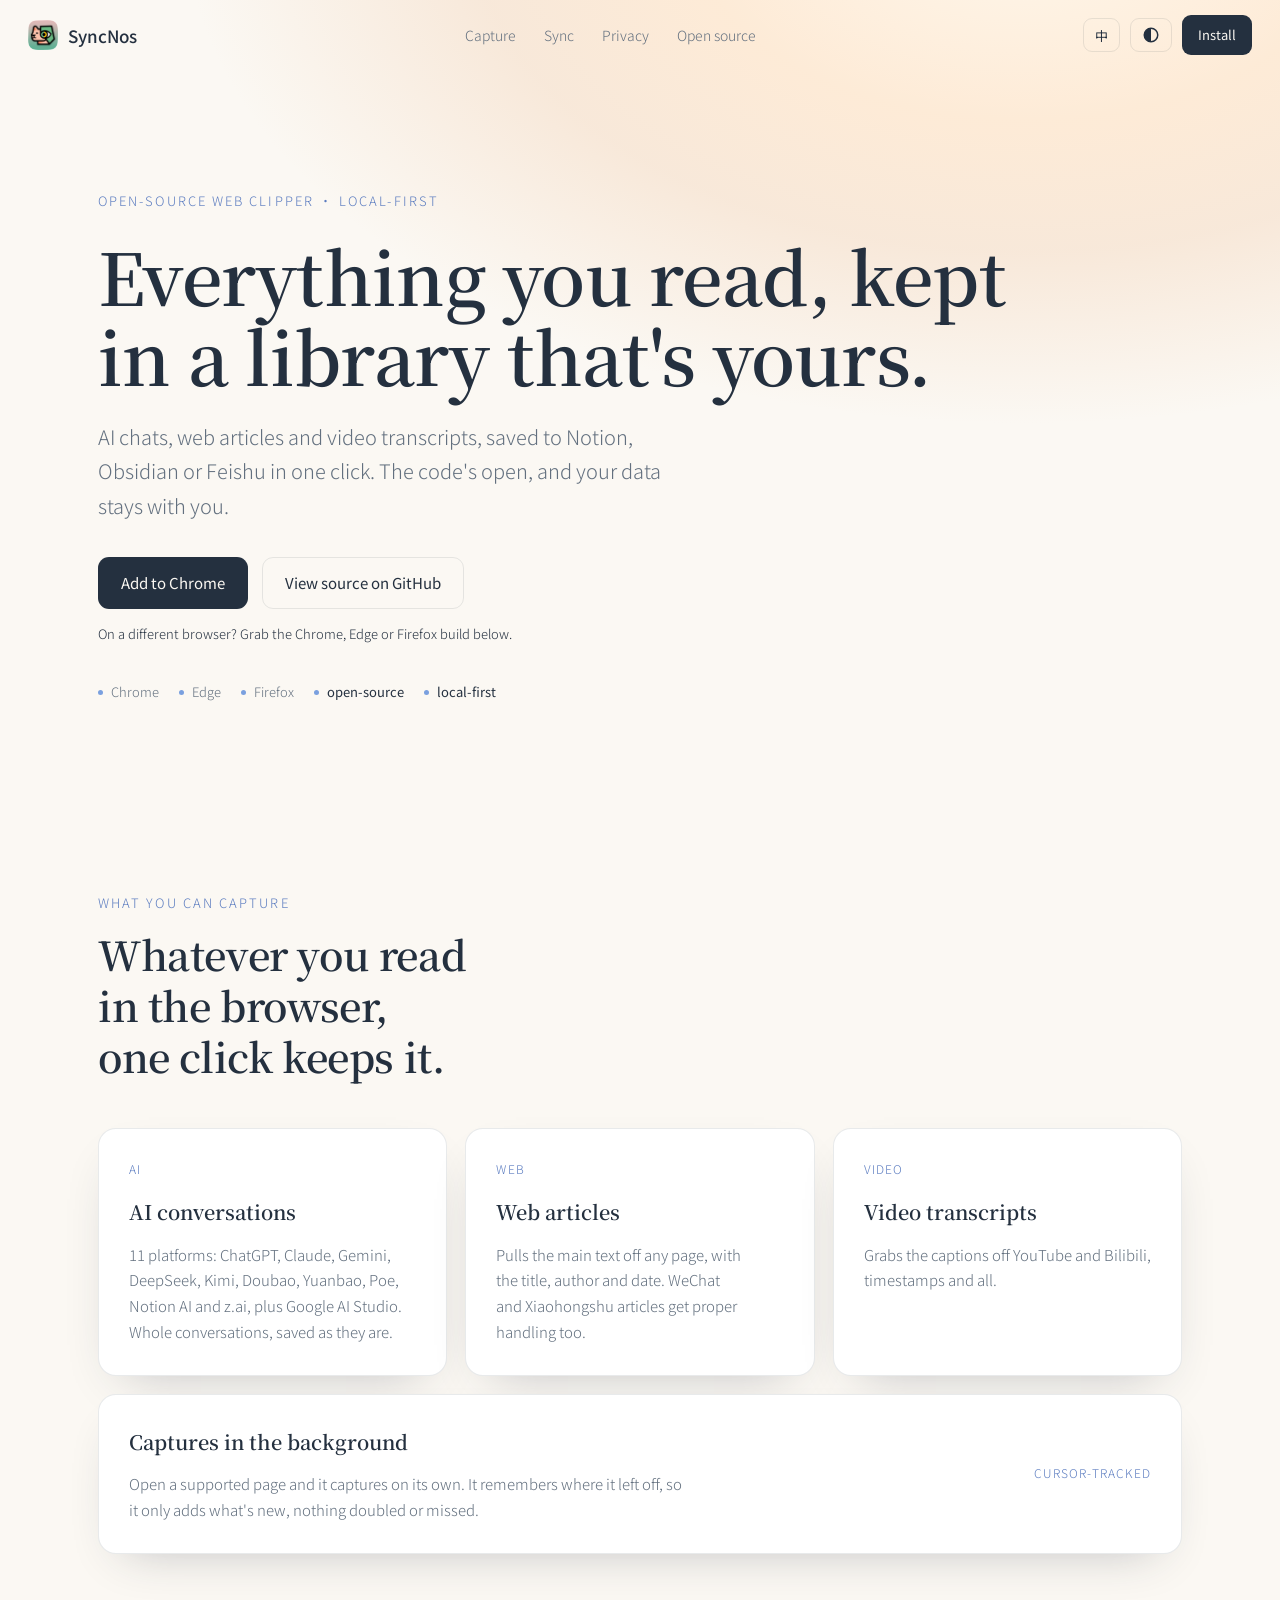
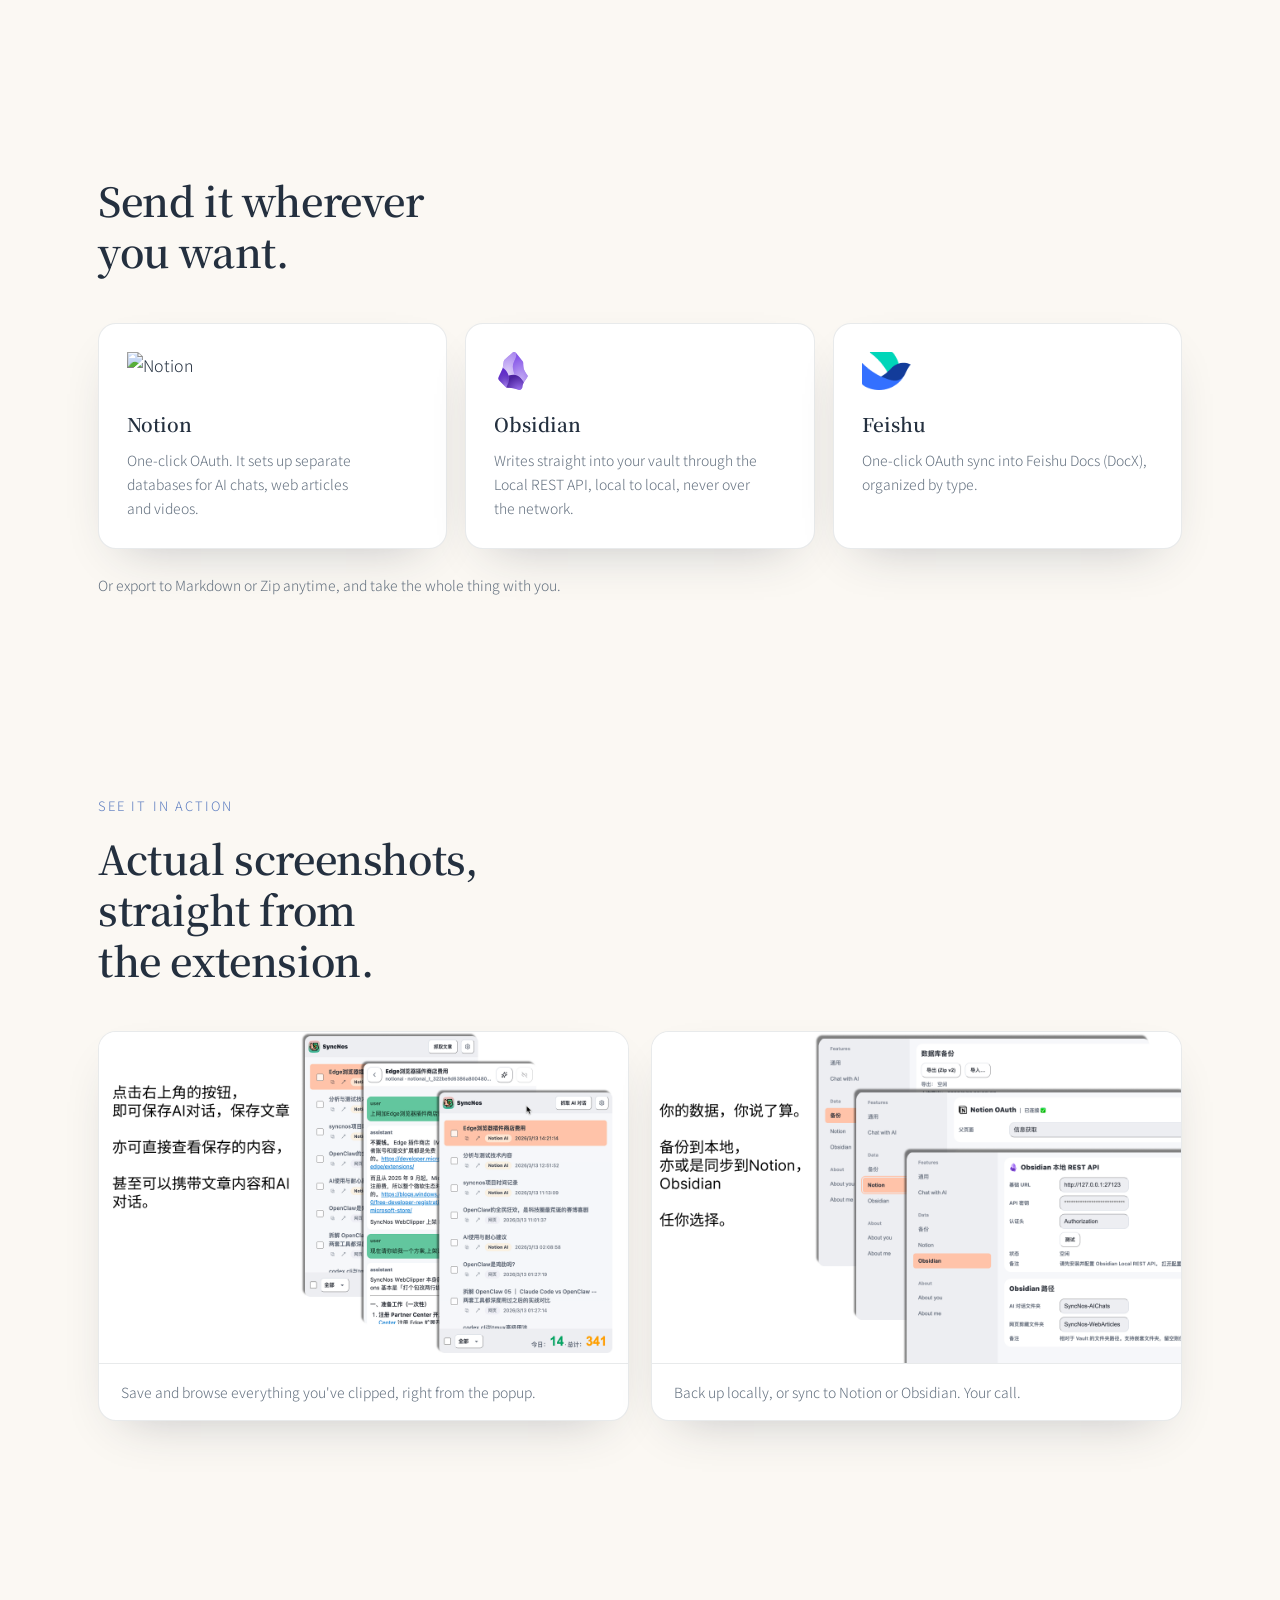
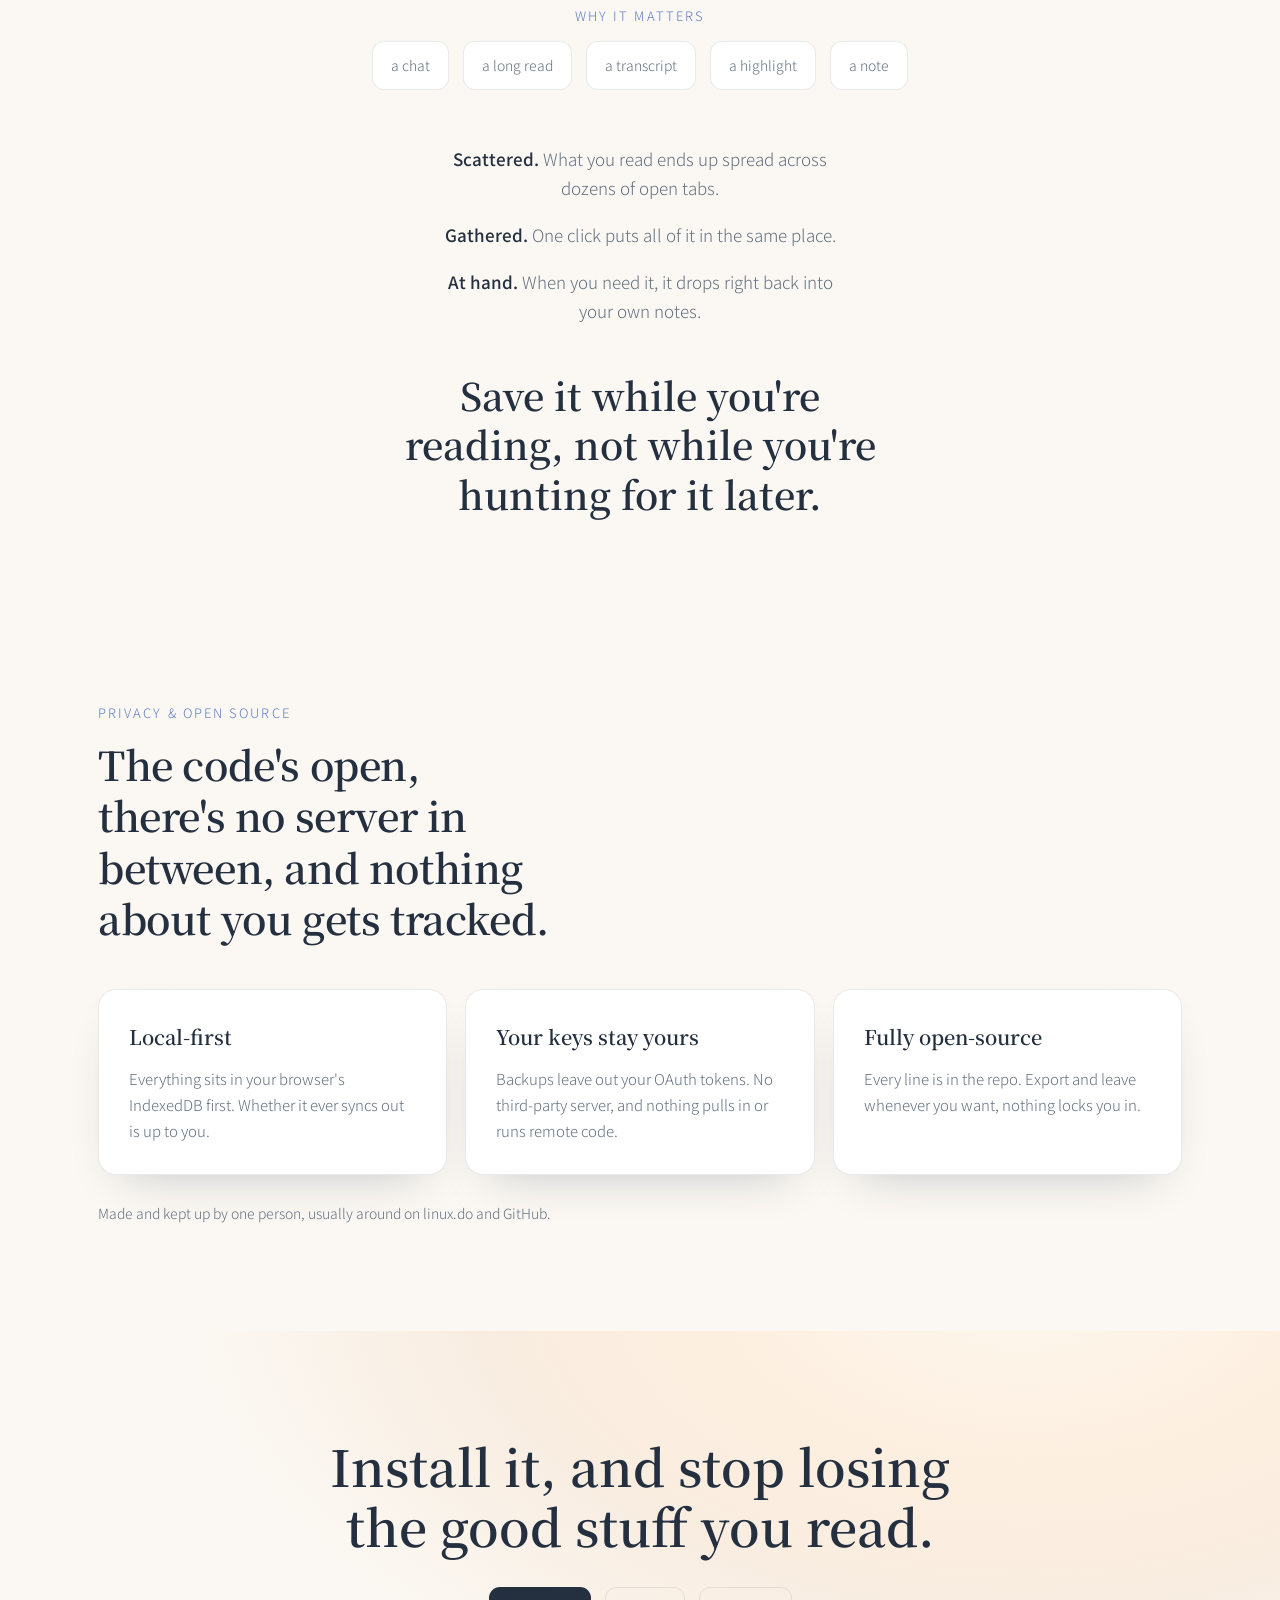
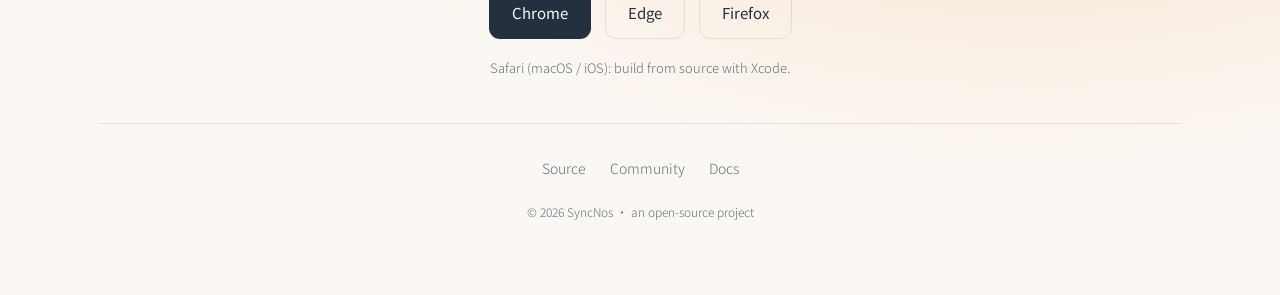
==== index.html @ 90134559 "docs(ui): 优化中文文案措辞和描述 本次提交优化了网站中的中文文案措辞，提高了用户体验。主要调整了以下几点： - 完善了替代浏览器和后台自动采集功能的描述。 - 优化了飞书等同步功能和页面文案" ====
<!DOCTYPE html>
<html lang="zh" data-theme="light">
<head>
<meta charset="UTF-8">
<meta name="viewport" content="width=device-width, initial-scale=1">
<title>SyncNos · 读到的好东西，收进你自己的库</title>
<meta name="description" content="SyncNos WebClipper：把 AI 对话、网页文章、视频字幕一键存进 Notion、Obsidian、飞书。代码开源，本地优先，数据归你自己。">
<link rel="icon" href="assets/icon-128.png">
<link rel="preconnect" href="https://fonts.googleapis.com">
<link rel="preconnect" href="https://fonts.gstatic.com" crossorigin>
<link href="https://fonts.googleapis.com/css2?family=Noto+Sans+SC:wght@300;400;500;700&family=Noto+Serif+SC:wght@500;600;700&display=swap" rel="stylesheet">
<link rel="stylesheet" href="styles.css">
<script>document.documentElement.classList.add('js');(function(){try{var t=localStorage.getItem('theme')||(matchMedia('(prefers-color-scheme: dark)').matches?'dark':'light');document.documentElement.setAttribute('data-theme',t);}catch(e){}})();</script>
</head>
<body id="top">
<div class="masthead">
<header class="nav">
  <a class="brand" href="#top"><img src="assets/icon-128.png" alt="SyncNos" width="30" height="30"><span>SyncNos</span></a>
  <nav class="nav-links">
    <a href="#capture" data-en="Capture">能采集</a>
    <a href="#sync" data-en="Sync">同步</a>
    <a href="#privacy" data-en="Privacy">隐私</a>
    <a href="#open" data-en="Open source">开源</a>
  </nav>
  <div class="nav-actions">
    <button id="lang" class="ghost-btn" aria-label="Switch language">EN</button>
    <button id="theme" class="ghost-btn" aria-label="Toggle dark mode"><svg viewBox="0 0 24 24" width="18" height="18" aria-hidden="true"><circle cx="12" cy="12" r="9" fill="none" stroke="currentColor" stroke-width="2"/><path d="M12 3a9 9 0 000 18z" fill="currentColor"/></svg></button>
    <a class="btn btn-sm" data-install="nav" href="https://chromewebstore.google.com/detail/syncnos-webclipper/hmgjflllphdffeocddjjcfllifhejpok" data-en="Install">安装</a>
  </div>
</header>

<section class="hero">
  <div class="wrap">
    <p class="eyebrow reveal" data-en="Open-source web clipper · local-first">开源浏览器剪藏 · 本地优先</p>
    <h1 class="reveal" data-d="1" data-en="Everything you read, kept in a library that's yours.">读到的好东西，一键收进你自己的库。</h1>
    <p class="lead reveal" data-d="2" data-en="AI chats, web articles and video transcripts, saved to Notion, Obsidian or Feishu in one click. The code's open, and your data stays with you.">AI 对话、网页文章、视频字幕，一键存进 Notion、Obsidian、飞书。代码开源，数据先留在你自己手里。</p>
    <div class="cta-row reveal" data-d="3">
      <a class="btn" data-install="hero" href="https://chromewebstore.google.com/detail/syncnos-webclipper/hmgjflllphdffeocddjjcfllifhejpok" data-en="Install free">免费安装</a>
      <a class="btn btn-ghost" href="https://github.com/SyncNos/SyncNos-Webclipper" data-en="View source on GitHub">在 GitHub 查看源码</a>
    </div>
    <p class="alt-install reveal" data-d="3" data-en="On a different browser? Grab the Chrome, Edge or Firefox build below."><a href="#get">换个浏览器？下面有 Chrome / Edge / Firefox 版本。</a></p>
    <div class="trust reveal" data-d="3">
      <span><i class="dot"></i>Chrome</span><span><i class="dot"></i>Edge</span><span><i class="dot"></i>Firefox</span>
      <span><i class="dot"></i><b data-en="open-source">开源</b></span><span><i class="dot"></i><b data-en="local-first">本地优先</b></span>
    </div>
  </div>
</section>
</div>

<section id="capture">
  <div class="wrap">
    <p class="sec-eyebrow reveal" data-en="What you can capture">能采集什么</p>
    <h2 class="sec-title reveal" data-en="Whatever you read in the browser, one click keeps it.">在浏览器里读到的，基本都能存下来。</h2>
    <div class="bento">
      <div class="card reveal"><span class="tag">AI</span><h3 data-en="AI conversations">AI 对话</h3><p data-en="11 platforms: ChatGPT, Claude, Gemini, DeepSeek, Kimi, Doubao, Yuanbao, Poe, Notion AI and z.ai, plus Google AI Studio. Whole conversations, saved as they are.">11 家平台：ChatGPT、Claude、Gemini、DeepSeek、Kimi、豆包、元宝、Poe、Notion AI、z.ai，还有 Google AI Studio。整段对话原样存下来。</p></div>
      <div class="card reveal" data-d="1"><span class="tag" data-en="Web">网页</span><h3 data-en="Web articles">网页文章</h3><p data-en="Pulls the main text off any page, with the title, author and date. WeChat and Xiaohongshu articles get proper handling too.">任意网页一键抓正文，标题、作者、发布时间都带上。公众号和小红书图文也专门适配过。</p></div>
      <div class="card reveal" data-d="2"><span class="tag" data-en="Video">视频</span><h3 data-en="Video transcripts">视频字幕</h3><p data-en="Grabs the captions off YouTube and Bilibili, timestamps and all.">把 YouTube、B 站的字幕抓下来，时间戳一并留着。</p></div>
      <div class="card wide reveal"><div class="txt"><h3 data-en="Captures in the background">后台自动采集</h3><p data-en="Open a supported page and it captures on its own. It remembers where it left off, so it only adds what's new, nothing doubled or missed.">打开支持的页面就自动收，还记着上次读到哪，只补新的，不重复也不漏。</p></div><span class="tag" data-en="Cursor-tracked">游标追踪</span></div>
    </div>
  </div>
</section>

<section id="sync">
  <div class="wrap">
    <p class="sec-eyebrow reveal" data-en="Destinations">同步去向</p>
    <h2 class="sec-title reveal" data-en="Send it wherever you want.">存到哪，你自己挑。</h2>
    <div class="sync">
      <div class="dest reveal"><img class="ico ico-invert" src="assets/notion.svg" alt="Notion"><h3>Notion</h3><p data-en="One-click OAuth. It sets up separate databases for AI chats, web articles and videos.">OAuth 一键授权，自动建库，AI 对话、网页、视频分门别类。</p></div>
      <div class="dest reveal" data-d="1"><img class="ico" src="assets/obsidian.svg" alt="Obsidian"><h3>Obsidian</h3><p data-en="Writes straight into your vault through the Local REST API, local to local, never over the network.">经 Local REST API 直接写进 vault，本地到本地，不走网络。</p></div>
      <div class="dest reveal" data-d="2"><img class="ico" src="assets/feishu.png" alt="Feishu"><h3 data-en="Feishu">飞书</h3><p data-en="One-click OAuth sync into Feishu Docs (DocX), organized by type.">OAuth 授权，一键同步到飞书云文档 DocX，按类型分文件夹。</p></div>
    </div>
    <p class="note reveal" data-en="Or export to Markdown or Zip anytime, and take the whole thing with you.">也能导出 Markdown 或 Zip 备份，想带走随时带走。</p>
  </div>
</section>

<section id="showcase">
  <div class="wrap">
    <p class="sec-eyebrow reveal" data-en="See it in action">看看它长什么样</p>
    <h2 class="sec-title reveal" data-en="Actual screenshots, straight from the extension.">下面都是扩展里的真实界面。</h2>
    <div class="shots">
      <figure class="shot reveal"><img src="assets/popup.png" alt="SyncNos popup"><figcaption data-en="Save and browse everything you've clipped, right from the popup.">在弹窗里一键保存、浏览你存下的对话与文章。</figcaption></figure>
      <figure class="shot reveal" data-d="1"><img src="assets/settings.png" alt="SyncNos settings"><figcaption data-en="Back up locally, or sync to Notion or Obsidian. Your call.">备份到本地，或者同步到 Notion、Obsidian，你自己定。</figcaption></figure>
    </div>
  </div>
</section>

<section id="story" class="story">
  <div class="wrap">
    <p class="sec-eyebrow reveal" data-en="Why it matters">为什么是它</p>
    <div class="gather">
      <span class="frag" data-en="a chat">一条对话</span>
      <span class="frag" data-en="a long read">一篇长文</span>
      <span class="frag" data-en="a transcript">一段字幕</span>
      <span class="frag" data-en="a highlight">一处划线</span>
      <span class="frag" data-en="a note">一条笔记</span>
    </div>
    <p class="phase reveal"><b data-en="Scattered.">散落。</b> <span data-en="What you read ends up spread across dozens of open tabs.">读过的好东西，全丢在几十个开着的标签页里。</span></p>
    <p class="phase reveal" data-d="1"><b data-en="Gathered.">收���。</b> <span data-en="One click puts all of it in the same place.">一键存下来，都进到同一个地方。</span></p>
    <p class="phase reveal" data-d="2"><b data-en="At hand.">取用。</b> <span data-en="When you need it, it drops right back into your own notes.">要用的时候，直接落回你自己的笔记。</span></p>
    <p class="big reveal" data-d="3" data-en="Save it while you're reading, not while you're hunting for it later.">读到就存，省得回头再翻半天。</p>
  </div>
</section>

<section id="privacy" class="privacy">
  <div class="wrap">
    <p class="sec-eyebrow reveal" data-en="Privacy &amp; open source">隐私 & 开源</p>
    <h2 class="sec-title reveal" id="open" data-en="The code's open, there's no server in between, and nothing about you gets tracked.">代码全开源，中间没有服务器，也不收你的数据。</h2>
    <div class="bento">
      <div class="card reveal"><h3 data-en="Local-first">本地优先</h3><p data-en="Everything sits in your browser's IndexedDB first. Whether it ever syncs out is up to you.">内容先存在浏览器的 IndexedDB 里，要不要同步出去，你自己说了算。</p></div>
      <div class="card reveal" data-d="1"><h3 data-en="Your keys stay yours">密钥不出本机</h3><p data-en="Backups leave out your OAuth tokens. No third-party server, and nothing pulls in or runs remote code.">备份会自动排掉 OAuth token，没有第三方服务器，也不会下载执行远程代码。</p></div>
      <div class="card reveal" data-d="2"><h3 data-en="Fully open-source">完全开源</h3><p data-en="Every line is in the repo. Export and leave whenever you want, nothing locks you in.">每行代码都在仓库里，想导出就导出，不被平台绑住。</p></div>
    </div>
    <p class="community reveal" data-en="Made and kept up by one person, usually around on linux.do and GitHub.">一个人在做、在维护，平时常泡在 linux.do 和 GitHub 上。</p>
  </div>
</section>

<footer class="foot">
  <div class="wrap">
    <p class="big reveal" data-en="Install it, and stop losing the good stuff you read.">装上它，读到的好东西就不会再丢了。</p>
    <div class="store-row reveal" data-d="1" id="get">
      <a class="btn" data-store="chrome" href="https://chromewebstore.google.com/detail/syncnos-webclipper/hmgjflllphdffeocddjjcfllifhejpok">Chrome</a>
      <a class="btn btn-ghost" data-store="edge" href="https://microsoftedge.microsoft.com/addons/detail/syncnosaiweb-clipper/ijkpghlfmkbjcgafapjcjahaikmnjncl">Edge</a>
      <a class="btn btn-ghost" data-store="firefox" href="https://addons.mozilla.org/firefox/addon/syncnos-webclipper/">Firefox</a>
    </div>
    <p class="safari-note reveal" data-d="1" data-en="Safari (macOS / iOS): build from source with Xcode.">Safari（macOS / iOS）：可用 Xcode 源码自建。</p>
    <div class="foot-links reveal">
      <a href="https://github.com/SyncNos/SyncNos-Webclipper" data-en="Source">GitHub 源码</a>
      <a href="https://linux.do/t/topic/1635410" data-en="Community">linux.do 社区</a>
      <a href="https://chiimagnus.notion.site/syncnos" data-en="Docs">文档</a>
    </div>
    <p class="copyright">© 2026 SyncNos · <span data-en="an open-source project">开源项目</span></p>
  </div>
</footer>
<script src="main.js"></script>
</body>
</html>
---- styles.css ----
:root{
  --bg:#FBF8F3; --surface:#ffffff; --surface-2:#FFFCF8;
  --ink:#24303F; --muted:#63707F; --line:rgba(36,48,63,.10);
  --sky:#5B7CC0; --sky-2:#7AA0DF; --dawn:#E9B79C; --haze:#F5E9DE;
  --shadow:0 20px 50px -26px rgba(36,48,63,.30);
  --serif:"Noto Serif SC","Noto Serif CJK SC","Songti SC",Georgia,serif;
  --sans:"Noto Sans SC","Noto Sans CJK SC",-apple-system,BlinkMacSystemFont,"Segoe UI",Arial,sans-serif;
  --maxw:1140px;
  --hero-glow:radial-gradient(1200px 720px at 80% -10%, rgba(255,247,235,.96), rgba(255,226,196,.60) 28%, rgba(240,196,158,.30) 46%, rgba(251,248,243,0) 70%);
}
[data-theme="dark"]{
  --bg:#0F141C; --surface:#141C28; --surface-2:#121822;
  --ink:#F7FAFF; --muted:#9AA7BC; --line:rgba(255,255,255,.09);
  --sky:#8FB0EA; --sky-2:#8FB0EA; --dawn:#E9B79C; --haze:#1a2432;
  --shadow:0 26px 64px -30px rgba(0,0,0,.72);
  --hero-glow:radial-gradient(1000px 640px at 80% -12%, rgba(143,176,234,.15), rgba(143,176,234,.05) 42%, rgba(15,20,28,0) 68%);
}
*{box-sizing:border-box}
h1,h2,h3,.sec-title,.big{text-wrap:balance}
.lead,.card p,.dest p,.phase,.note,figcaption,.community,.safari-note{text-wrap:pretty}
html{scroll-behavior:smooth}
body{margin:0;background:var(--bg);color:var(--ink);font-family:var(--sans);font-weight:300;line-height:1.72;-webkit-font-smoothing:antialiased;transition:background .4s ease,color .4s ease}
img{max-width:100%;display:block}
a{color:inherit;text-decoration:none}
b{font-weight:500}
.wrap{max-width:var(--maxw);margin:0 auto;padding:0 28px}

.nav{display:flex;align-items:center;justify-content:space-between;gap:20px;padding:15px 28px;position:relative;background:transparent}
.brand{display:flex;align-items:center;gap:10px;font-weight:500;font-size:17px}
.brand img{border-radius:8px}
.nav-links{display:flex;gap:28px;font-size:14px;color:var(--muted)}
.nav-links a:hover{color:var(--ink)}
.nav-actions{display:flex;align-items:center;gap:10px}
.ghost-btn{background:none;border:1px solid var(--line);color:var(--ink);height:34px;min-width:34px;padding:0 11px;border-radius:9px;cursor:pointer;font-family:inherit;font-size:13px;display:inline-flex;align-items:center;justify-content:center;transition:border-color .2s,background .2s}
.ghost-btn:hover{border-color:var(--sky)}
.btn{display:inline-flex;align-items:center;justify-content:center;gap:8px;background:var(--ink);color:var(--bg);padding:12px 22px;border-radius:11px;font-weight:400;font-size:15px;cursor:pointer;transition:transform .2s,box-shadow .2s,opacity .2s;border:1px solid transparent}
.btn:hover{transform:translateY(-1px);box-shadow:var(--shadow)}
.btn-sm{padding:8px 15px;font-size:13px;border-radius:9px}
.btn-ghost{background:transparent;color:var(--ink);border:1px solid var(--line)}
.btn-ghost:hover{border-color:var(--sky)}
@media (max-width:720px){.nav-links{display:none}}

.masthead{position:relative;overflow:hidden}
.masthead::before{content:"";position:absolute;inset:0;background:var(--hero-glow);pointer-events:none}
.hero{position:relative;padding:120px 0 96px}
.hero .wrap{position:relative}
.eyebrow{font-size:13px;letter-spacing:.16em;text-transform:uppercase;color:var(--sky);margin:0 0 22px}
.hero h1{font-family:var(--serif);font-weight:600;font-size:clamp(38px,6vw,72px);line-height:1.12;margin:0 0 24px;letter-spacing:-.01em}
.lead{font-size:clamp(17px,2vw,20px);color:var(--muted);max-width:54ch;margin:0 0 34px}
.cta-row{display:flex;gap:14px;flex-wrap:wrap;align-items:center}
.trust{display:flex;gap:20px;flex-wrap:wrap;margin-top:36px;color:var(--muted);font-size:13px;align-items:center}
.trust span{display:inline-flex;align-items:center;gap:8px}
.trust b{color:var(--ink);font-weight:400}
.dot{width:5px;height:5px;border-radius:50%;background:var(--sky-2);display:inline-block}

section{padding:92px 0}
.sec-eyebrow{font-size:13px;letter-spacing:.16em;text-transform:uppercase;color:var(--sky);margin:0 0 14px}
.sec-title{font-family:var(--serif);font-weight:600;font-size:clamp(26px,3.4vw,40px);line-height:1.28;margin:0 0 46px;letter-spacing:-.01em;max-width:22ch}

.bento{display:grid;grid-template-columns:repeat(3,1fr);gap:18px}
.card{background:var(--surface);border:1px solid var(--line);border-radius:18px;padding:30px;box-shadow:var(--shadow)}
.card .tag{font-size:12px;color:var(--sky);letter-spacing:.10em;text-transform:uppercase;margin:0 0 16px;display:block}
.card h3{font-family:var(--serif);font-weight:600;font-size:20px;margin:0 0 12px}
.card p{margin:0;color:var(--muted);font-size:15px}
.card.wide{grid-column:1/-1;display:flex;gap:26px;align-items:center;justify-content:space-between;flex-wrap:wrap}
.card.wide .txt{max-width:62ch}
.card.wide .tag{margin:0}
@media (max-width:820px){.bento{grid-template-columns:1fr}}

.sync{display:grid;grid-template-columns:repeat(3,1fr);gap:18px}
.dest{background:var(--surface);border:1px solid var(--line);border-radius:18px;padding:28px;box-shadow:var(--shadow)}
.dest .ico{height:38px;width:auto;margin:0 0 18px}
[data-theme="dark"] .ico-invert{filter:invert(1)}
.alt-install{margin:14px 0 0;font-size:13px}
.alt-install a{color:var(--muted);border-bottom:1px solid transparent;transition:color .2s,border-color .2s}
.alt-install a:hover{color:var(--ink);border-color:var(--line)}
.dest h3{font-family:var(--serif);font-weight:600;font-size:19px;margin:0 0 8px}
.dest p{margin:0;color:var(--muted);font-size:14px}
.note{margin-top:24px;color:var(--muted);font-size:14px}
@media (max-width:820px){.sync{grid-template-columns:1fr}}

.shots{display:grid;grid-template-columns:1fr 1fr;gap:22px}
.shot{background:var(--surface);border:1px solid var(--line);border-radius:18px;overflow:hidden;box-shadow:var(--shadow);margin:0}
.shot img{width:100%}
.shot figcaption{padding:16px 22px;color:var(--muted);font-size:14px;border-top:1px solid var(--line)}
@media (max-width:820px){.shots{grid-template-columns:1fr}}

.story{text-align:center}
.gather{display:flex;gap:14px;justify-content:center;flex-wrap:wrap;margin:14px auto 54px;max-width:660px}
.frag{background:var(--surface);border:1px solid var(--line);border-radius:12px;padding:11px 18px;font-size:14px;color:var(--muted);box-shadow:var(--shadow);transition:transform 1s cubic-bezier(.2,.7,.2,1),opacity 1s ease}
.phase{max-width:46ch;margin:0 auto 18px;color:var(--muted);font-size:17px}
.phase b{color:var(--ink)}
.story .big{font-family:var(--serif);font-weight:600;font-size:clamp(24px,3.4vw,38px);color:var(--ink);margin:44px auto 0;max-width:22ch;line-height:1.3}

.community{margin-top:26px;color:var(--muted);font-size:14px}

.foot{padding:104px 0 60px;position:relative;overflow:hidden}
.foot::before{content:"";position:absolute;inset:0;background:var(--hero-glow);opacity:.7;pointer-events:none}
.foot .wrap{position:relative;text-align:center}
.foot .big{font-family:var(--serif);font-weight:600;font-size:clamp(28px,4vw,50px);margin:0 0 32px;line-height:1.2}
.store-row{display:flex;gap:14px;justify-content:center;flex-wrap:wrap;margin-bottom:18px}
.safari-note{color:var(--muted);font-size:13px;margin:0 0 44px}
.foot-links{display:flex;gap:24px;justify-content:center;flex-wrap:wrap;color:var(--muted);font-size:14px;border-top:1px solid var(--line);padding-top:32px}
.foot-links a:hover{color:var(--ink)}
.copyright{margin-top:22px;color:var(--muted);font-size:12px}

.js .reveal{opacity:0;transform:translateY(18px);transition:opacity .8s ease,transform .8s ease}
.js .reveal.in{opacity:1;transform:none}
.js .reveal[data-d="1"]{transition-delay:.08s}
.js .reveal[data-d="2"]{transition-delay:.16s}
.js .reveal[data-d="3"]{transition-delay:.24s}
.js .gather .frag{transition:transform 1s cubic-bezier(.2,.7,.2,1),opacity 1s ease}
.js .gather:not(.in) .frag{opacity:.5}
.js .gather:not(.in) .frag:nth-child(1){transform:translate(-48px,-30px) rotate(-9deg)}
.js .gather:not(.in) .frag:nth-child(2){transform:translate(0,-54px) rotate(4deg)}
.js .gather:not(.in) .frag:nth-child(3){transform:translate(46px,-20px) rotate(8deg)}
.js .gather:not(.in) .frag:nth-child(4){transform:translate(58px,26px) rotate(-5deg)}
.js .gather:not(.in) .frag:nth-child(5){transform:translate(-52px,30px) rotate(6deg)}
@media (prefers-reduced-motion:reduce){.js .reveal{opacity:1!important;transform:none!important}.js .gather .frag,.js .gather:not(.in) .frag{opacity:1!important;transform:none!important;transition:none!important}html{scroll-behavior:auto}}
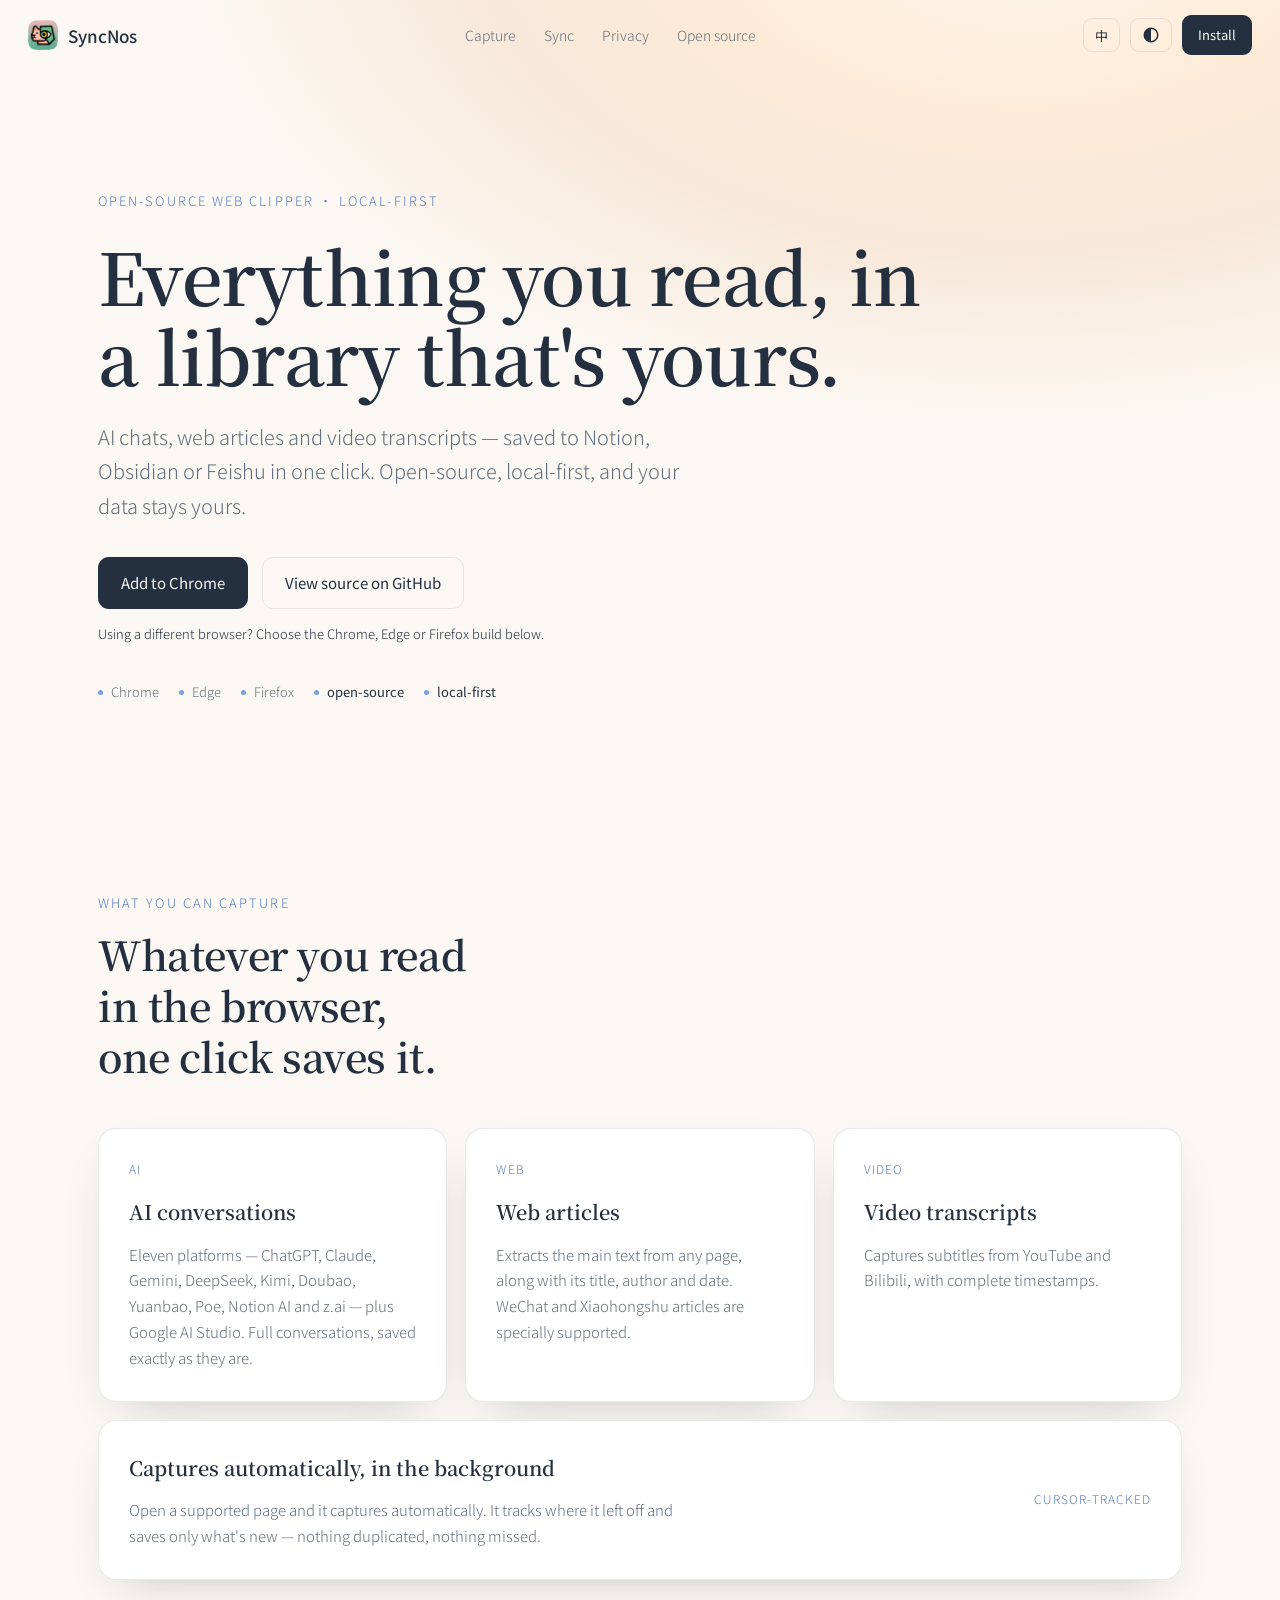
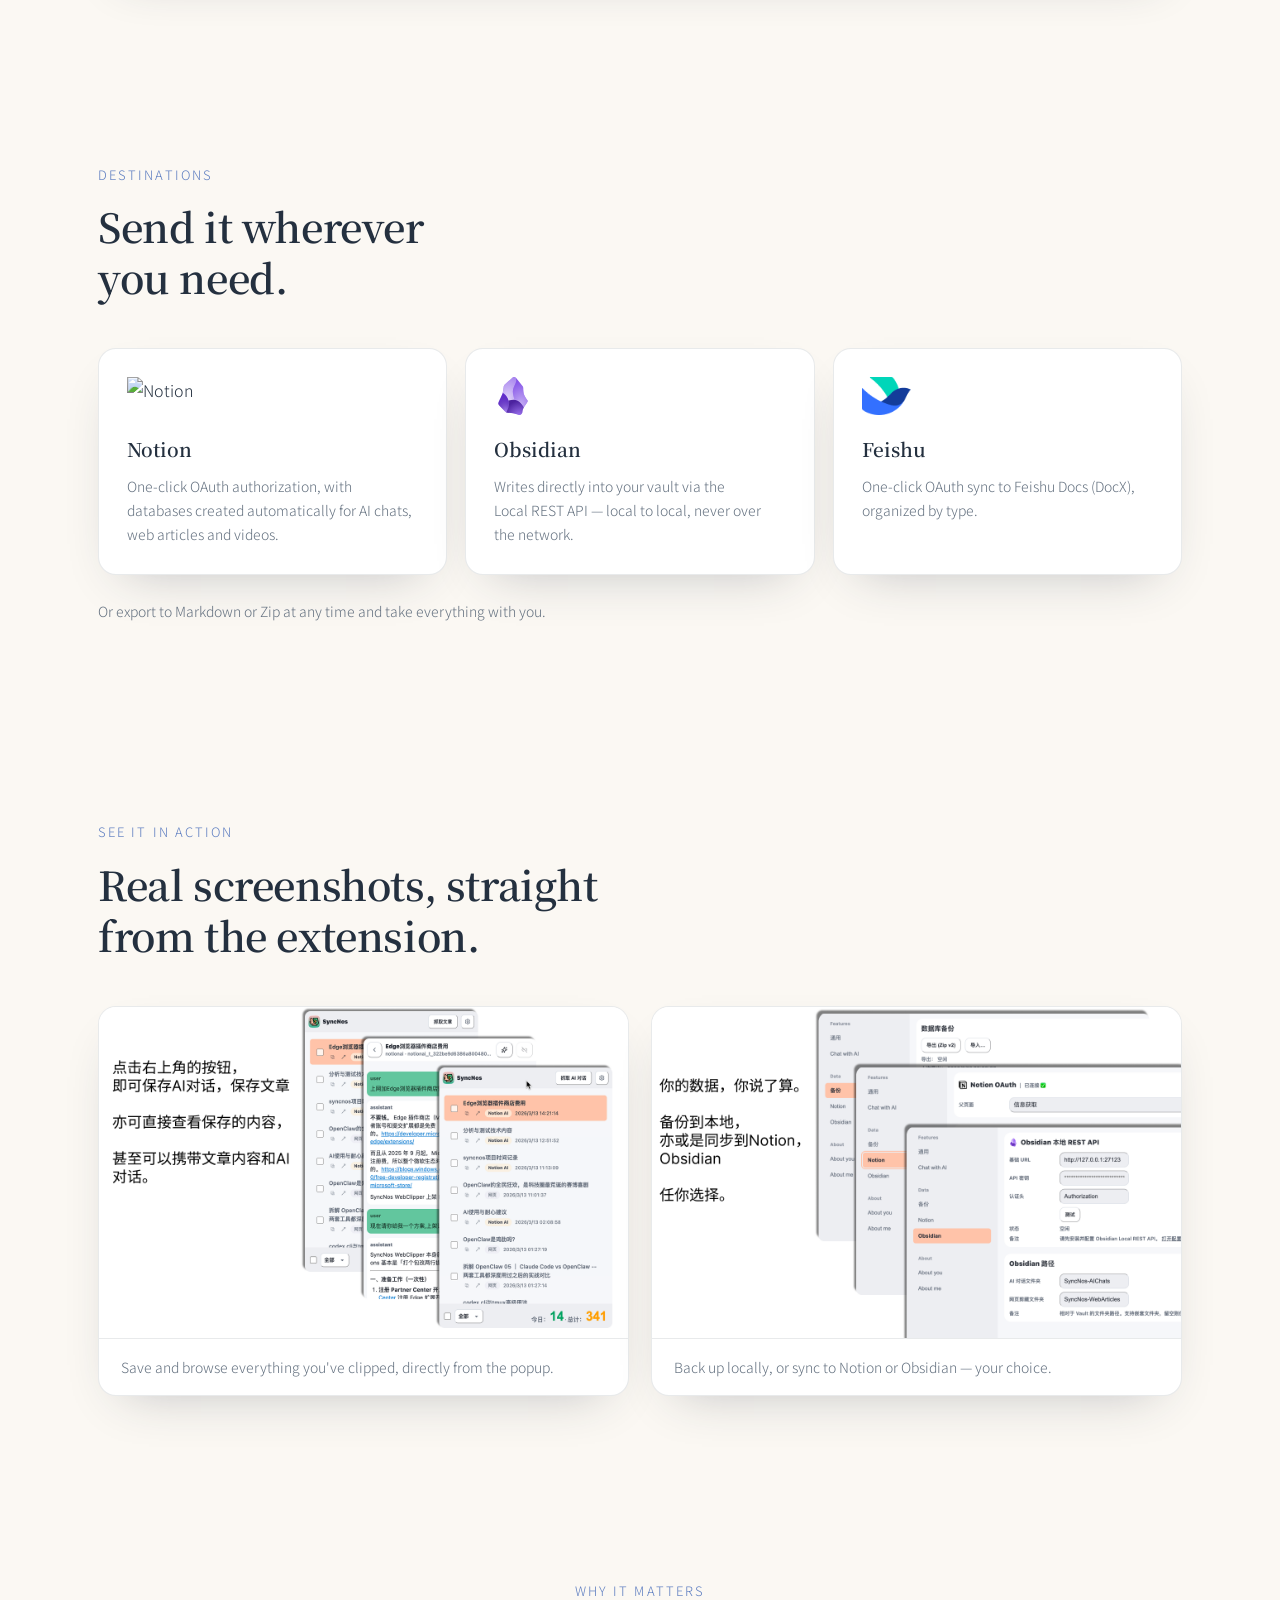
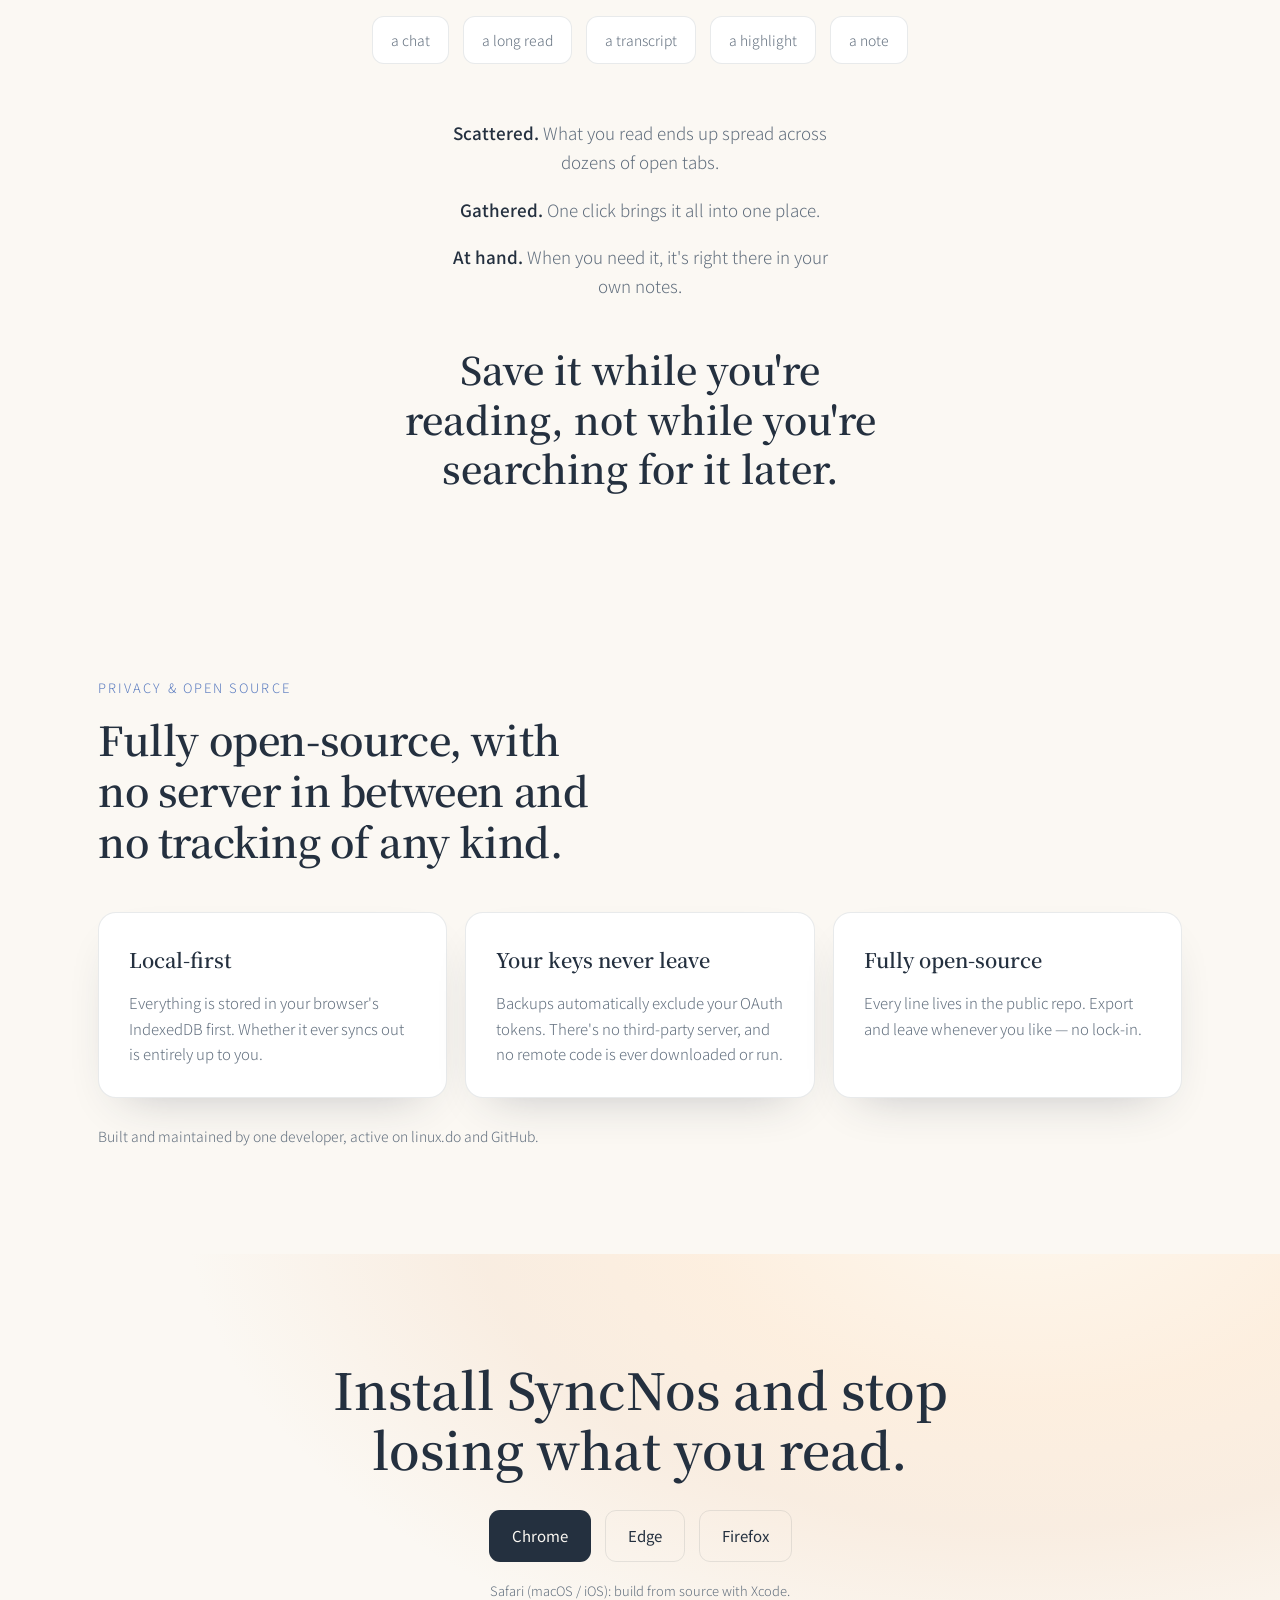
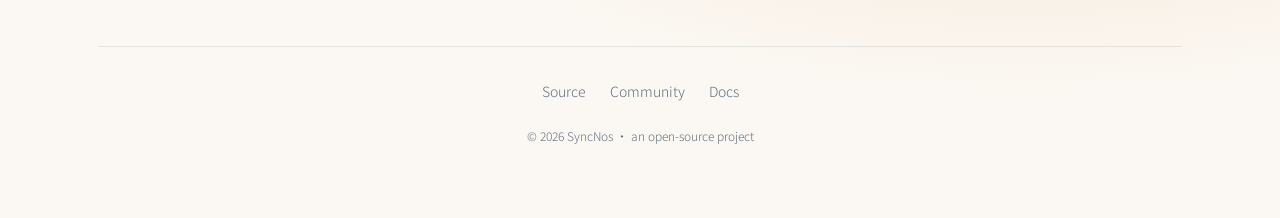
==== commit 780347de: "feat(web): 优化前端文案和内容展示 修改了网站的描述和核心宣传语，使其更清晰和精炼。  主要优化内容包括： 1. 更新了网页标题和描述，强调“知识库”和“数据归属权”。 2. 统一了页面导航" ====
--- a/index.html
+++ b/index.html
@@ -3,8 +3,8 @@
 <head>
 <meta charset="UTF-8">
 <meta name="viewport" content="width=device-width, initial-scale=1">
-<title>SyncNos · 读到的好东西，收进你自己的库</title>
-<meta name="description" content="SyncNos WebClipper：把 AI 对话、网页文章、视频字幕一键存进 Notion、Obsidian、飞书。代码开源，本地优先，数据归你自己。">
+<title>SyncNos · 把读到的一切，存进你自己的知识库</title>
+<meta name="description" content="SyncNos WebClipper：把 AI 对话、网页文章、视频字幕一键存入 Notion、Obsidian 或飞书。开源、本地优先，数据始终归你所有。">
 <link rel="icon" href="assets/icon-128.png">
 <link rel="preconnect" href="https://fonts.googleapis.com">
 <link rel="preconnect" href="https://fonts.gstatic.com" crossorigin>
@@ -17,7 +17,7 @@
 <header class="nav">
   <a class="brand" href="#top"><img src="assets/icon-128.png" alt="SyncNos" width="30" height="30"><span>SyncNos</span></a>
   <nav class="nav-links">
-    <a href="#capture" data-en="Capture">能采集</a>
+    <a href="#capture" data-en="Capture">采集</a>
     <a href="#sync" data-en="Sync">同步</a>
     <a href="#privacy" data-en="Privacy">隐私</a>
     <a href="#open" data-en="Open source">开源</a>
@@ -32,13 +32,13 @@
 <section class="hero">
   <div class="wrap">
     <p class="eyebrow reveal" data-en="Open-source web clipper · local-first">开源浏览器剪藏 · 本地优先</p>
-    <h1 class="reveal" data-d="1" data-en="Everything you read, kept in a library that's yours.">读到的好东西，一键收进你自己的库。</h1>
-    <p class="lead reveal" data-d="2" data-en="AI chats, web articles and video transcripts, saved to Notion, Obsidian or Feishu in one click. The code's open, and your data stays with you.">AI 对话、网页文章、视频字幕，一键存进 Notion、Obsidian、飞书。代码开源，数据先留在你自己手里。</p>
+    <h1 class="reveal" data-d="1" data-en="Everything you read, in a library that's yours.">把读到的一切，存进你自己的知识库。</h1>
+    <p class="lead reveal" data-d="2" data-en="AI chats, web articles and video transcripts — saved to Notion, Obsidian or Feishu in one click. Open-source, local-first, and your data stays yours.">AI 对话、网页文章、视频字幕，一键存入 Notion、Obsidian 或飞书。开源、本地优先，数据始终归你所有。</p>
     <div class="cta-row reveal" data-d="3">
       <a class="btn" data-install="hero" href="https://chromewebstore.google.com/detail/syncnos-webclipper/hmgjflllphdffeocddjjcfllifhejpok" data-en="Install free">免费安装</a>
       <a class="btn btn-ghost" href="https://github.com/SyncNos/SyncNos-Webclipper" data-en="View source on GitHub">在 GitHub 查看源码</a>
     </div>
-    <p class="alt-install reveal" data-d="3" data-en="On a different browser? Grab the Chrome, Edge or Firefox build below."><a href="#get">换个浏览器？下面有 Chrome / Edge / Firefox 版本。</a></p>
+    <p class="alt-install reveal" data-d="3" data-en="Using a different browser? Choose the Chrome, Edge or Firefox build below."><a href="#get">使用其他浏览器？可在下方选择 Chrome / Edge / Firefox 版本。</a></p>
     <div class="trust reveal" data-d="3">
       <span><i class="dot"></i>Chrome</span><span><i class="dot"></i>Edge</span><span><i class="dot"></i>Firefox</span>
       <span><i class="dot"></i><b data-en="open-source">开源</b></span><span><i class="dot"></i><b data-en="local-first">本地优先</b></span>
@@ -49,13 +49,13 @@
 
 <section id="capture">
   <div class="wrap">
-    <p class="sec-eyebrow reveal" data-en="What you can capture">能采集什么</p>
-    <h2 class="sec-title reveal" data-en="Whatever you read in the browser, one click keeps it.">在浏览器里读到的，基本都能存下来。</h2>
+    <p class="sec-eyebrow reveal" data-en="What you can capture">采集范围</p>
+    <h2 class="sec-title reveal" data-en="Whatever you read in the browser, one click saves it.">在浏览器中读到的内容，一键即可保存。</h2>
     <div class="bento">
-      <div class="card reveal"><span class="tag">AI</span><h3 data-en="AI conversations">AI 对话</h3><p data-en="11 platforms: ChatGPT, Claude, Gemini, DeepSeek, Kimi, Doubao, Yuanbao, Poe, Notion AI and z.ai, plus Google AI Studio. Whole conversations, saved as they are.">11 家平台：ChatGPT、Claude、Gemini、DeepSeek、Kimi、豆包、元宝、Poe、Notion AI、z.ai，还有 Google AI Studio。整段对话原样存下来。</p></div>
-      <div class="card reveal" data-d="1"><span class="tag" data-en="Web">网页</span><h3 data-en="Web articles">网页文章</h3><p data-en="Pulls the main text off any page, with the title, author and date. WeChat and Xiaohongshu articles get proper handling too.">任意网页一键抓正文，标题、作者、发布时间都带上。公众号和小红书图文也专门适配过。</p></div>
-      <div class="card reveal" data-d="2"><span class="tag" data-en="Video">视频</span><h3 data-en="Video transcripts">视频字幕</h3><p data-en="Grabs the captions off YouTube and Bilibili, timestamps and all.">把 YouTube、B 站的字幕抓下来，时间戳一并留着。</p></div>
-      <div class="card wide reveal"><div class="txt"><h3 data-en="Captures in the background">后台自动采集</h3><p data-en="Open a supported page and it captures on its own. It remembers where it left off, so it only adds what's new, nothing doubled or missed.">打开支持的页面就自动收，还记着上次读到哪，只补新的，不重复也不漏。</p></div><span class="tag" data-en="Cursor-tracked">游标追踪</span></div>
+      <div class="card reveal"><span class="tag">AI</span><h3 data-en="AI conversations">AI 对话</h3><p data-en="Eleven platforms — ChatGPT, Claude, Gemini, DeepSeek, Kimi, Doubao, Yuanbao, Poe, Notion AI and z.ai — plus Google AI Studio. Full conversations, saved exactly as they are.">覆盖 ChatGPT、Claude、Gemini、DeepSeek、Kimi、豆包、元宝、Poe、Notion AI、z.ai 共 11 个平台，另支持 Google AI Studio。完整对话，原样保存。</p></div>
+      <div class="card reveal" data-d="1"><span class="tag" data-en="Web">网页</span><h3 data-en="Web articles">网页文章</h3><p data-en="Extracts the main text from any page, along with its title, author and date. WeChat and Xiaohongshu articles are specially supported.">一键提取任意网页正文，并保留标题、作者与发布时间。微信公众号、小红书图文均已专门适配。</p></div>
+      <div class="card reveal" data-d="2"><span class="tag" data-en="Video">视频</span><h3 data-en="Video transcripts">视频字幕</h3><p data-en="Captures subtitles from YouTube and Bilibili, with complete timestamps.">抓取 YouTube、Bilibili 的字幕，完整保留时间戳。</p></div>
+      <div class="card wide reveal"><div class="txt"><h3 data-en="Captures automatically, in the background">后台自动采集</h3><p data-en="Open a supported page and it captures automatically. It tracks where it left off and saves only what's new — nothing duplicated, nothing missed.">打开支持的页面即自动采集，并记录上次的位置，仅增量保存新内容，不重复、不遗漏。</p></div><span class="tag" data-en="Cursor-tracked">游标追踪</span></div>
     </div>
   </div>
 </section>
@@ -63,30 +63,30 @@
 <section id="sync">
   <div class="wrap">
     <p class="sec-eyebrow reveal" data-en="Destinations">同步去向</p>
-    <h2 class="sec-title reveal" data-en="Send it wherever you want.">存到哪，你自己挑。</h2>
+    <h2 class="sec-title reveal" data-en="Send it wherever you need.">存到哪里，由你决定。</h2>
     <div class="sync">
-      <div class="dest reveal"><img class="ico ico-invert" src="assets/notion.svg" alt="Notion"><h3>Notion</h3><p data-en="One-click OAuth. It sets up separate databases for AI chats, web articles and videos.">OAuth 一键授权，自动建库，AI 对话、网页、视频分门别类。</p></div>
-      <div class="dest reveal" data-d="1"><img class="ico" src="assets/obsidian.svg" alt="Obsidian"><h3>Obsidian</h3><p data-en="Writes straight into your vault through the Local REST API, local to local, never over the network.">经 Local REST API 直接写进 vault，本地到本地，不走网络。</p></div>
-      <div class="dest reveal" data-d="2"><img class="ico" src="assets/feishu.png" alt="Feishu"><h3 data-en="Feishu">飞书</h3><p data-en="One-click OAuth sync into Feishu Docs (DocX), organized by type.">OAuth 授权，一键同步到飞书云文档 DocX，按类型分文件夹。</p></div>
+      <div class="dest reveal"><img class="ico ico-invert" src="assets/notion.svg" alt="Notion"><h3>Notion</h3><p data-en="One-click OAuth authorization, with databases created automatically for AI chats, web articles and videos.">OAuth 一键授权，自动创建数据库，AI 对话、网页与视频分类归档。</p></div>
+      <div class="dest reveal" data-d="1"><img class="ico" src="assets/obsidian.svg" alt="Obsidian"><h3>Obsidian</h3><p data-en="Writes directly into your vault via the Local REST API — local to local, never over the network.">通过 Local REST API 直接写入本地 vault，全程不经过网络。</p></div>
+      <div class="dest reveal" data-d="2"><img class="ico" src="assets/feishu.png" alt="Feishu"><h3 data-en="Feishu">飞书</h3><p data-en="One-click OAuth sync to Feishu Docs (DocX), organized by type.">OAuth 授权，一键同步至飞书云文档（DocX），按类型分类整理。</p></div>
     </div>
-    <p class="note reveal" data-en="Or export to Markdown or Zip anytime, and take the whole thing with you.">也能导出 Markdown 或 Zip 备份，想带走随时带走。</p>
+    <p class="note reveal" data-en="Or export to Markdown or Zip at any time and take everything with you.">也可随时导出 Markdown 或 Zip 备份，完整带走。</p>
   </div>
 </section>
 
 <section id="showcase">
   <div class="wrap">
-    <p class="sec-eyebrow reveal" data-en="See it in action">看看它长什么样</p>
-    <h2 class="sec-title reveal" data-en="Actual screenshots, straight from the extension.">下面都是扩展里的真实界面。</h2>
+    <p class="sec-eyebrow reveal" data-en="See it in action">实际界面</p>
+    <h2 class="sec-title reveal" data-en="Real screenshots, straight from the extension.">以下均为扩展中的真实界面。</h2>
     <div class="shots">
-      <figure class="shot reveal"><img src="assets/popup.png" alt="SyncNos popup"><figcaption data-en="Save and browse everything you've clipped, right from the popup.">在弹窗里一键保存、浏览你存下的对话与文章。</figcaption></figure>
-      <figure class="shot reveal" data-d="1"><img src="assets/settings.png" alt="SyncNos settings"><figcaption data-en="Back up locally, or sync to Notion or Obsidian. Your call.">备份到本地，或者同步到 Notion、Obsidian，你自己定。</figcaption></figure>
+      <figure class="shot reveal"><img src="assets/popup.png" alt="SyncNos popup"><figcaption data-en="Save and browse everything you've clipped, directly from the popup.">在弹窗中一键保存，并浏览已剪藏的对话与文章。</figcaption></figure>
+      <figure class="shot reveal" data-d="1"><img src="assets/settings.png" alt="SyncNos settings"><figcaption data-en="Back up locally, or sync to Notion or Obsidian — your choice.">本地备份，或同步至 Notion、Obsidian，由你选择。</figcaption></figure>
     </div>
   </div>
 </section>
 
 <section id="story" class="story">
   <div class="wrap">
-    <p class="sec-eyebrow reveal" data-en="Why it matters">为什么是它</p>
+    <p class="sec-eyebrow reveal" data-en="Why it matters">为什么选择它</p>
     <div class="gather">
       <span class="frag" data-en="a chat">一条对话</span>
       <span class="frag" data-en="a long read">一篇长文</span>
@@ -94,35 +94,35 @@
       <span class="frag" data-en="a highlight">一处划线</span>
       <span class="frag" data-en="a note">一条笔记</span>
     </div>
-    <p class="phase reveal"><b data-en="Scattered.">散落。</b> <span data-en="What you read ends up spread across dozens of open tabs.">读过的好东西，全丢在几十个开着的标签页里。</span></p>
-    <p class="phase reveal" data-d="1"><b data-en="Gathered.">收���。</b> <span data-en="One click puts all of it in the same place.">一键存下来，都进到同一个地方。</span></p>
-    <p class="phase reveal" data-d="2"><b data-en="At hand.">取用。</b> <span data-en="When you need it, it drops right back into your own notes.">要用的时候，直接落回你自己的笔记。</span></p>
-    <p class="big reveal" data-d="3" data-en="Save it while you're reading, not while you're hunting for it later.">读到就存，省得回头再翻半天。</p>
+    <p class="phase reveal"><b data-en="Scattered.">散落。</b> <span data-en="What you read ends up spread across dozens of open tabs.">读过的内容，分散在���十个未关闭的标签页中。</span></p>
+    <p class="phase reveal" data-d="1"><b data-en="Gathered.">收拢。</b> <span data-en="One click brings it all into one place.">一键保存，汇聚到同一处。</span></p>
+    <p class="phase reveal" data-d="2"><b data-en="At hand.">取用。</b> <span data-en="When you need it, it's right there in your own notes.">需要时，随时回到你自己的笔记中。</span></p>
+    <p class="big reveal" data-d="3" data-en="Save it while you're reading, not while you're searching for it later.">在阅读时即保存，而非事后四处查找。</p>
   </div>
 </section>
 
 <section id="privacy" class="privacy">
   <div class="wrap">
     <p class="sec-eyebrow reveal" data-en="Privacy &amp; open source">隐私 & 开源</p>
-    <h2 class="sec-title reveal" id="open" data-en="The code's open, there's no server in between, and nothing about you gets tracked.">代码全开源，中间没有服务器，也不收你的数据。</h2>
+    <h2 class="sec-title reveal" id="open" data-en="Fully open-source, with no server in between and no tracking of any kind.">代码完全开源，没有中间服务器，也不收集你的任何数据。</h2>
     <div class="bento">
-      <div class="card reveal"><h3 data-en="Local-first">本地优先</h3><p data-en="Everything sits in your browser's IndexedDB first. Whether it ever syncs out is up to you.">内容先存在浏览器的 IndexedDB 里，要不要同步出去，你自己说了算。</p></div>
-      <div class="card reveal" data-d="1"><h3 data-en="Your keys stay yours">密钥不出本机</h3><p data-en="Backups leave out your OAuth tokens. No third-party server, and nothing pulls in or runs remote code.">备份会自动排掉 OAuth token，没有第三方服务器，也不会下载执行远程代码。</p></div>
-      <div class="card reveal" data-d="2"><h3 data-en="Fully open-source">完全开源</h3><p data-en="Every line is in the repo. Export and leave whenever you want, nothing locks you in.">每行代码都在仓库里，想导出就导出，不被平台绑住。</p></div>
+      <div class="card reveal"><h3 data-en="Local-first">本地优先</h3><p data-en="Everything is stored in your browser's IndexedDB first. Whether it ever syncs out is entirely up to you.">内容首先存储在浏览器的 IndexedDB 中，是否同步至别处，完全由你决定。</p></div>
+      <div class="card reveal" data-d="1"><h3 data-en="Your keys never leave">密钥不出本机</h3><p data-en="Backups automatically exclude your OAuth tokens. There's no third-party server, and no remote code is ever downloaded or run.">备份自动排除 OAuth 令牌；没有第三方服务器，也不会下载或执行任何远程代码。</p></div>
+      <div class="card reveal" data-d="2"><h3 data-en="Fully open-source">完全开源</h3><p data-en="Every line lives in the public repo. Export and leave whenever you like — no lock-in.">每一行代码都在开源仓库中，随时可导出离开，绝不锁定。</p></div>
     </div>
-    <p class="community reveal" data-en="Made and kept up by one person, usually around on linux.do and GitHub.">一个人在做、在维护，平时常泡在 linux.do 和 GitHub 上。</p>
+    <p class="community reveal" data-en="Built and maintained by one developer, active on linux.do and GitHub.">由个人独立开发与维护，活跃于 linux.do 与 GitHub。</p>
   </div>
 </section>
 
 <footer class="foot">
   <div class="wrap">
-    <p class="big reveal" data-en="Install it, and stop losing the good stuff you read.">装上它，读到的好东西就不会再丢了。</p>
+    <p class="big reveal" data-en="Install SyncNos and stop losing what you read.">立即安装 SyncNos，不再遗失你读过的内容。</p>
     <div class="store-row reveal" data-d="1" id="get">
       <a class="btn" data-store="chrome" href="https://chromewebstore.google.com/detail/syncnos-webclipper/hmgjflllphdffeocddjjcfllifhejpok">Chrome</a>
       <a class="btn btn-ghost" data-store="edge" href="https://microsoftedge.microsoft.com/addons/detail/syncnosaiweb-clipper/ijkpghlfmkbjcgafapjcjahaikmnjncl">Edge</a>
       <a class="btn btn-ghost" data-store="firefox" href="https://addons.mozilla.org/firefox/addon/syncnos-webclipper/">Firefox</a>
     </div>
-    <p class="safari-note reveal" data-d="1" data-en="Safari (macOS / iOS): build from source with Xcode.">Safari（macOS / iOS）：可用 Xcode 源码自建。</p>
+    <p class="safari-note reveal" data-d="1" data-en="Safari (macOS / iOS): build from source with Xcode.">Safari（macOS / iOS）：可通过 Xcode 从源码构建。</p>
     <div class="foot-links reveal">
       <a href="https://github.com/SyncNos/SyncNos-Webclipper" data-en="Source">GitHub 源码</a>
       <a href="https://linux.do/t/topic/1635410" data-en="Community">linux.do 社区</a>
--- a/styles.css
+++ b/styles.css
@@ -19,7 +19,7 @@
 h1,h2,h3,.sec-title,.big{text-wrap:balance}
 .lead,.card p,.dest p,.phase,.note,figcaption,.community,.safari-note{text-wrap:pretty}
 html{scroll-behavior:smooth}
-body{margin:0;background:var(--bg);color:var(--ink);font-family:var(--sans);font-weight:300;line-height:1.72;-webkit-font-smoothing:antialiased;transition:background .4s ease,color .4s ease}
+body{margin:0;background:var(--bg);color:var(--ink);font-family:var(--sans);font-weight:300;line-height:1.72;-webkit-font-smoothing:antialiased;transition:background .8s cubic-bezier(.76,0,.24,1),color .8s cubic-bezier(.76,0,.24,1)}
 img{max-width:100%;display:block}
 a{color:inherit;text-decoration:none}
 b{font-weight:500}
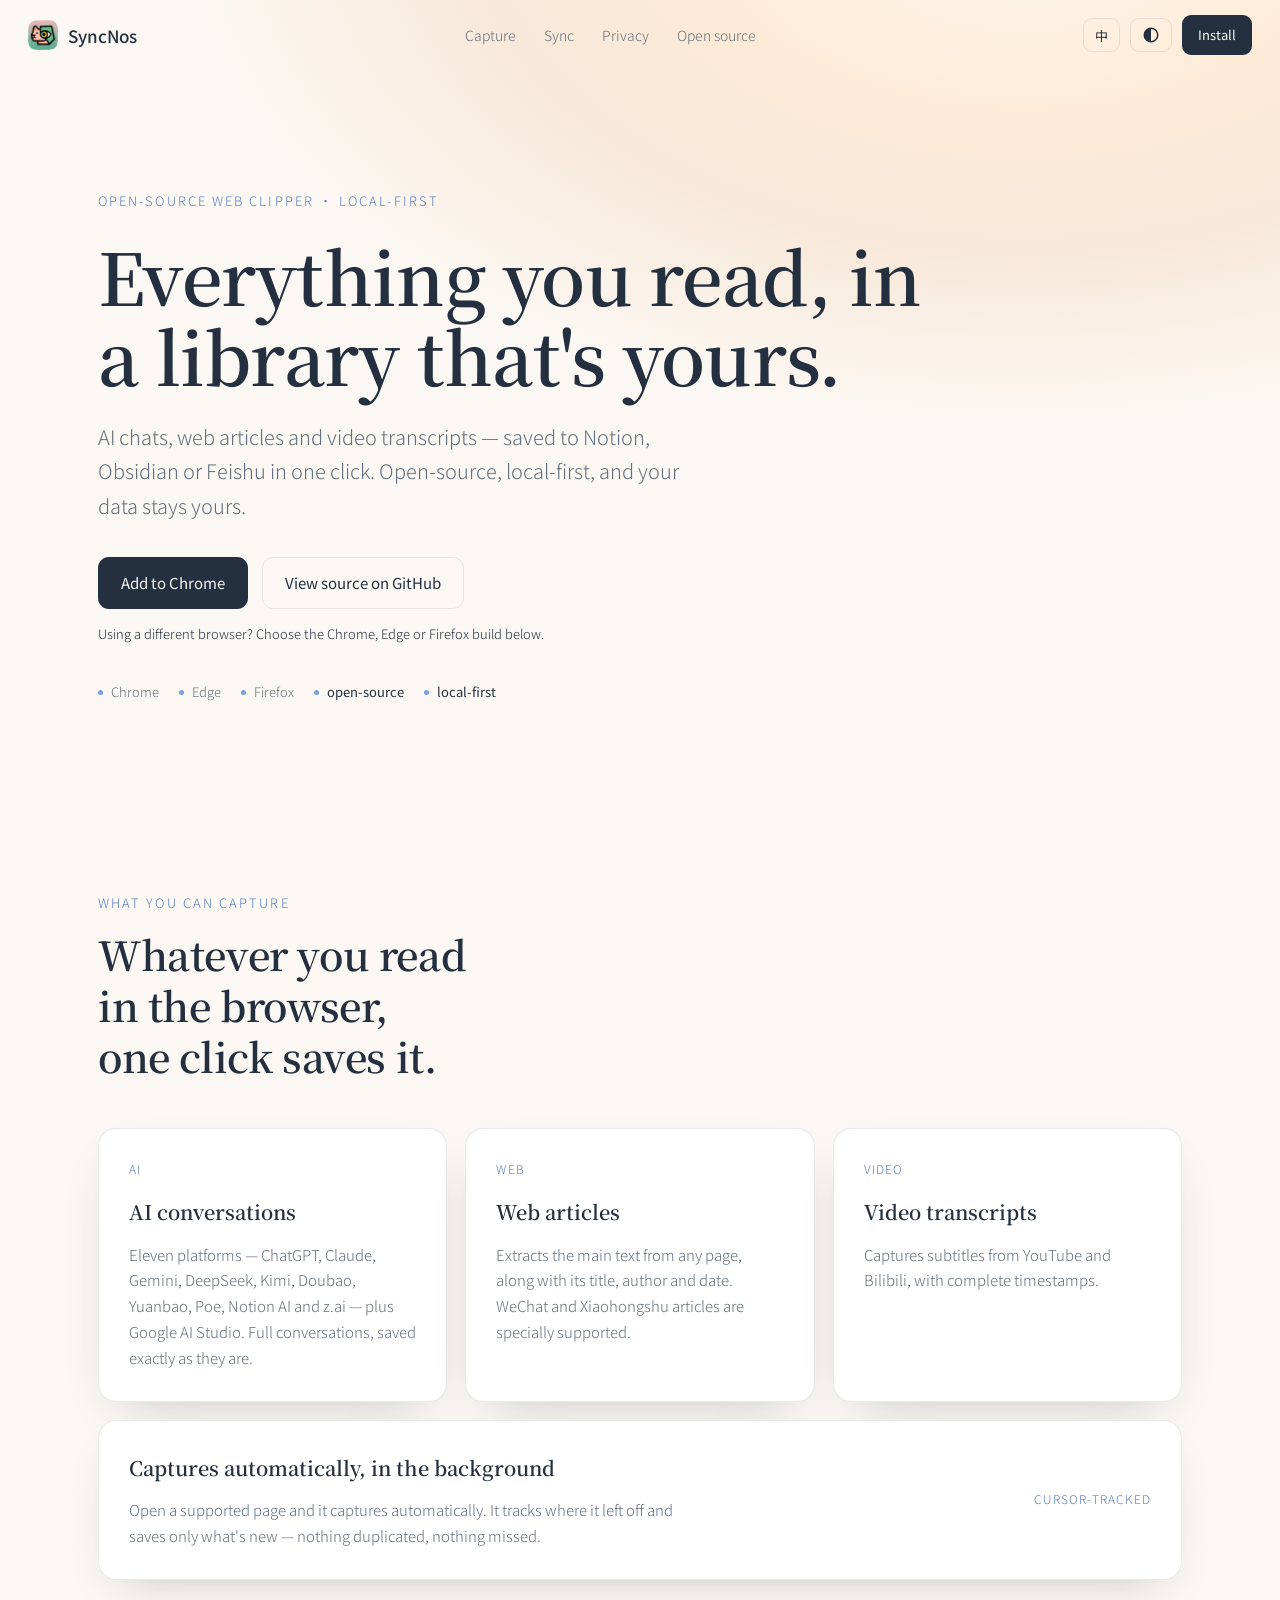
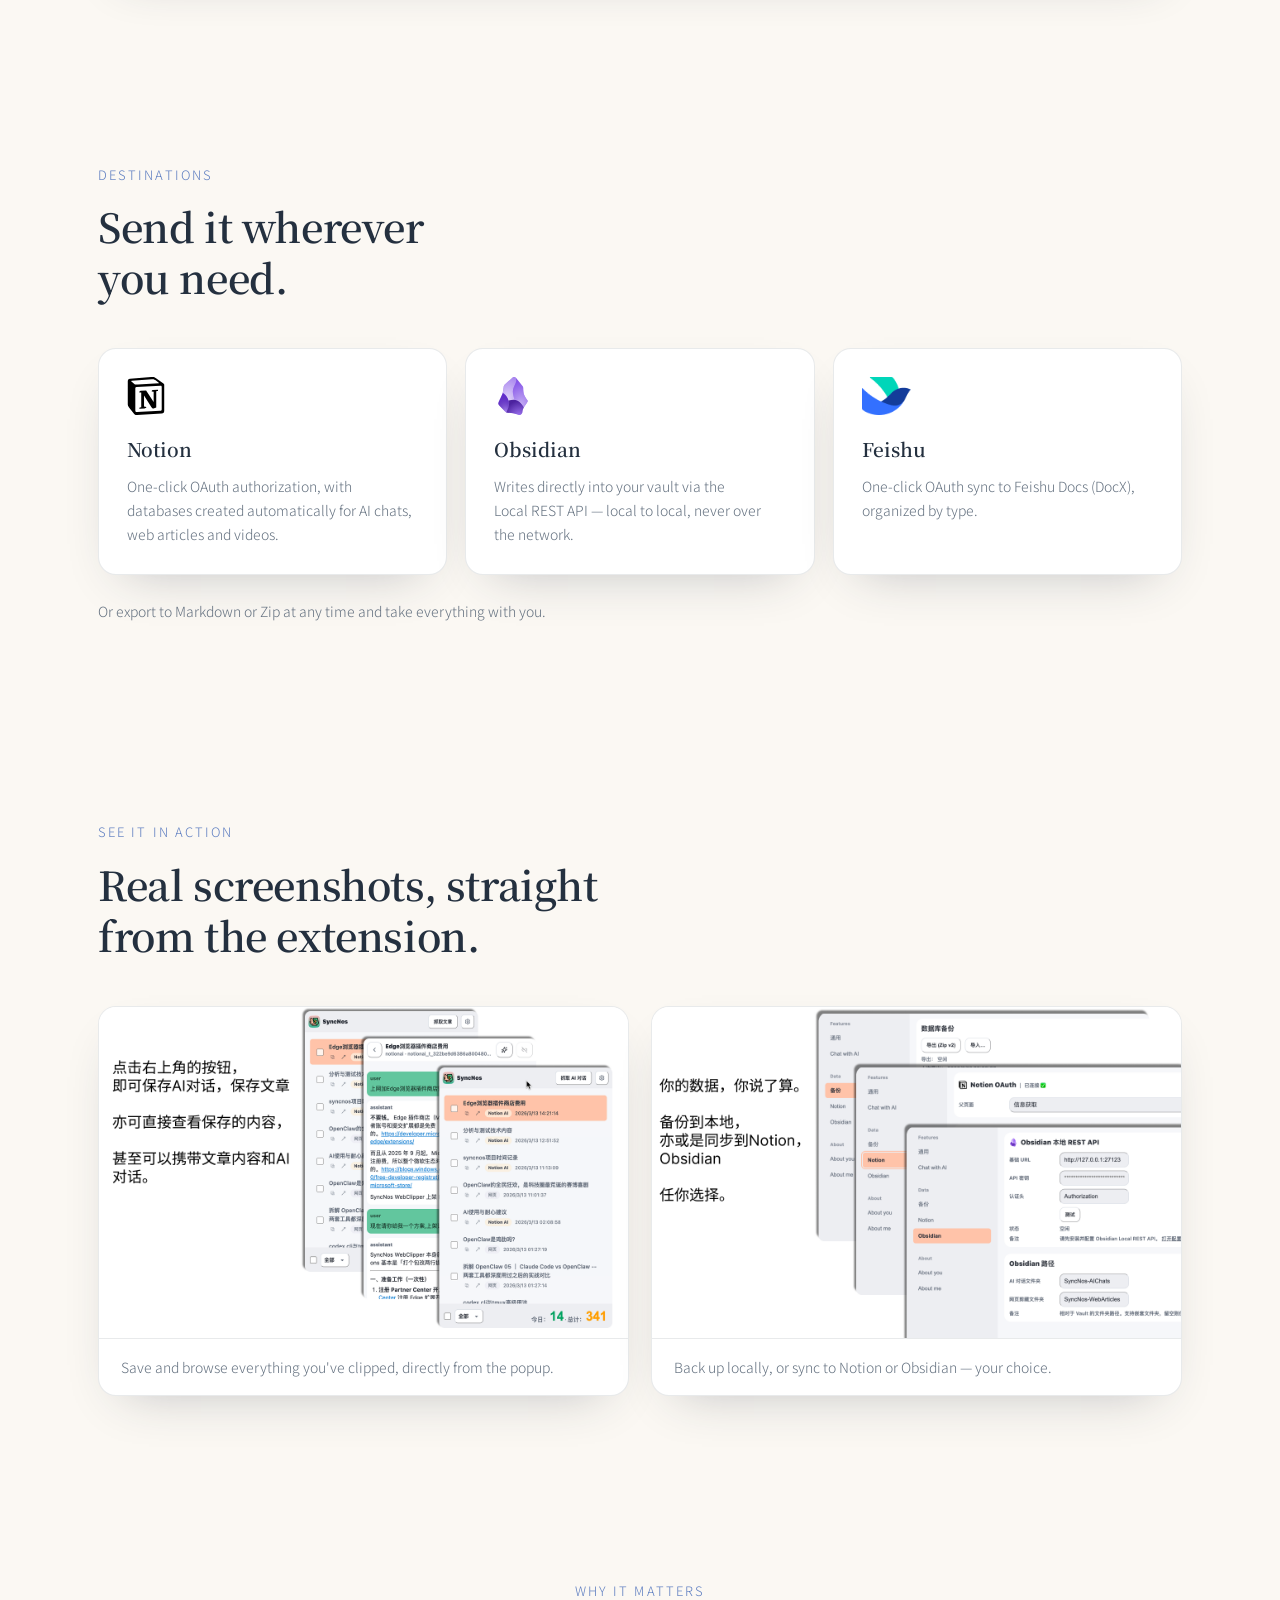
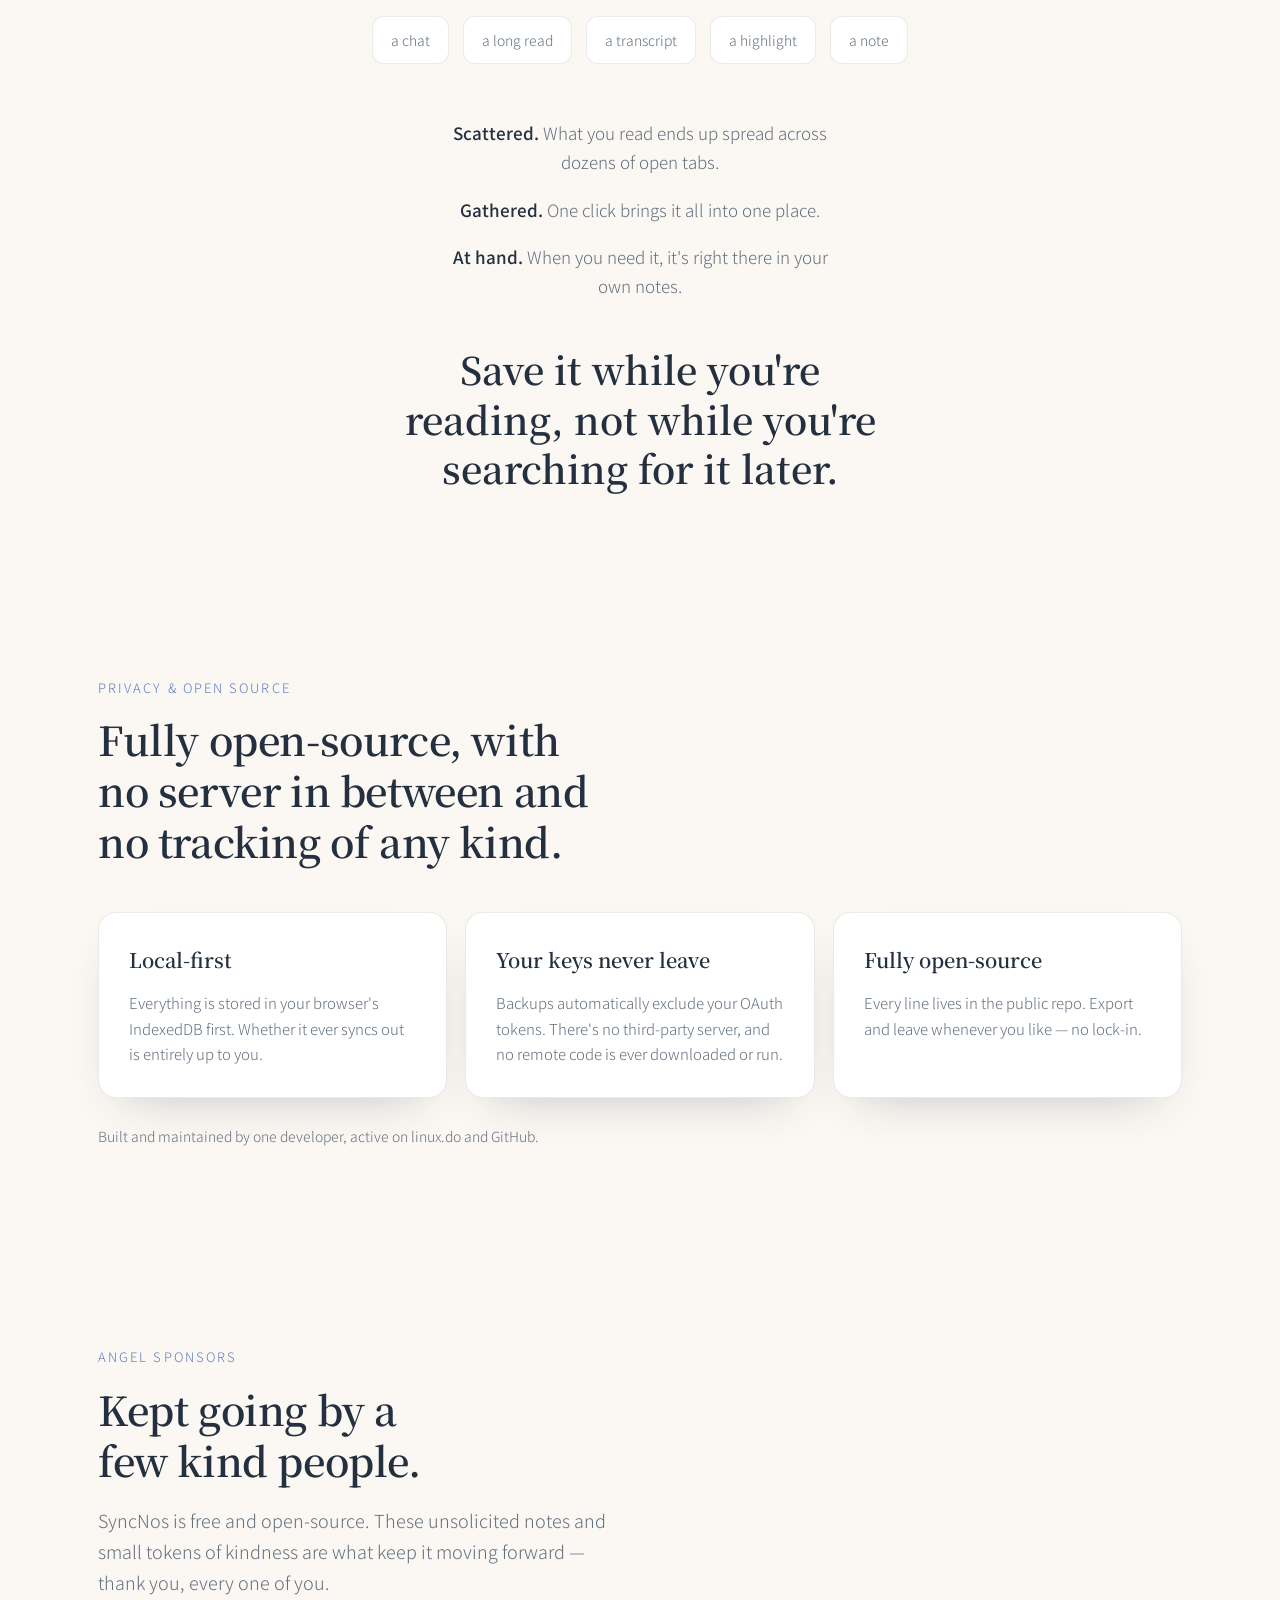
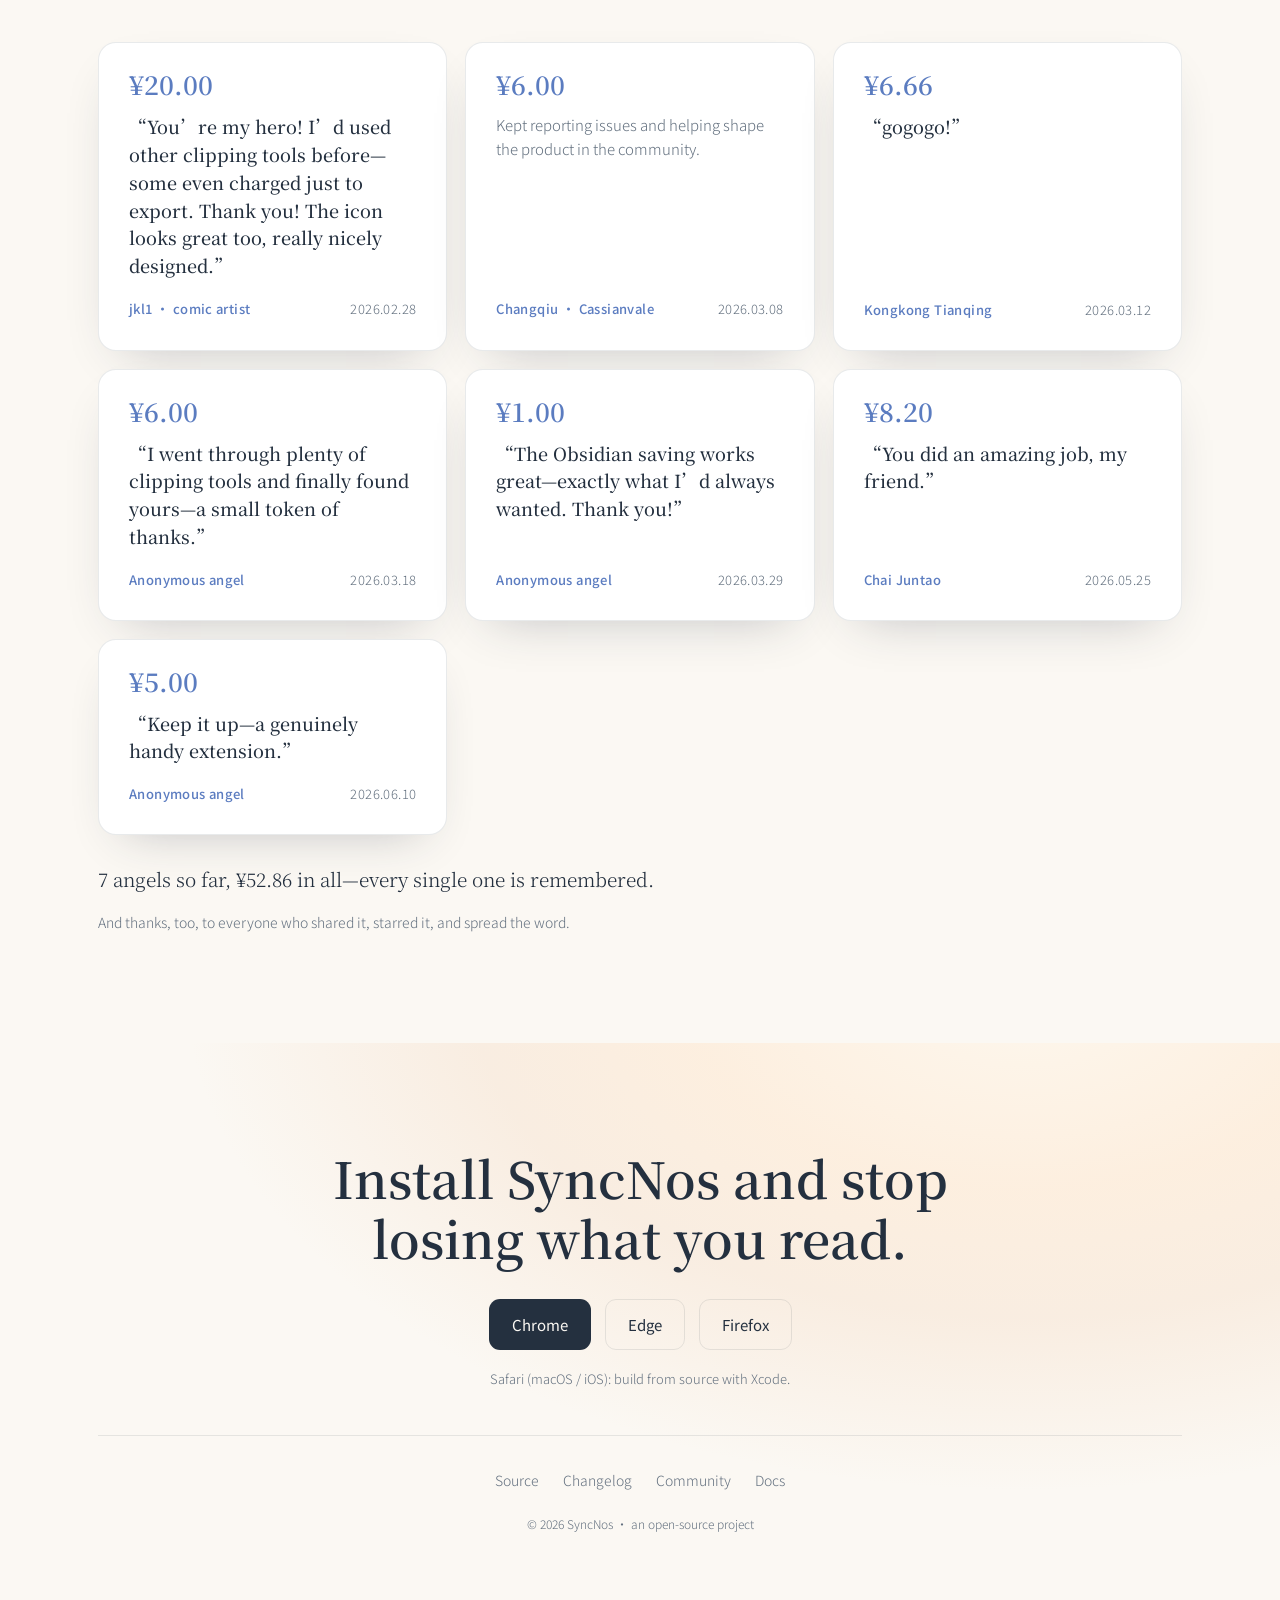
==== commit 0e382530: "feat(sponsorship): 增加赞助者支持板块 添加了赞助者信息展示区域，用于感谢和记录社区的捐助和支持。 该板块包括展示赞助金额、文字留言和支持者昵称等详情，增强了页面的社区氛围和感激感。" ====
--- a/index.html
+++ b/index.html
@@ -1,136 +1,608 @@
-<!DOCTYPE html>
+<!doctype html>
 <html lang="zh" data-theme="light">
-<head>
-<meta charset="UTF-8">
-<meta name="viewport" content="width=device-width, initial-scale=1">
-<title>SyncNos · 把读到的一切，存进你自己的知识库</title>
-<meta name="description" content="SyncNos WebClipper：把 AI 对话、网页文章、视频字幕一键存入 Notion、Obsidian 或飞书。开源、本地优先，数据始终归你所有。">
-<link rel="icon" href="assets/icon-128.png">
-<link rel="preconnect" href="https://fonts.googleapis.com">
-<link rel="preconnect" href="https://fonts.gstatic.com" crossorigin>
-<link href="https://fonts.googleapis.com/css2?family=Noto+Sans+SC:wght@300;400;500;700&family=Noto+Serif+SC:wght@500;600;700&display=swap" rel="stylesheet">
-<link rel="stylesheet" href="styles.css">
-<script>document.documentElement.classList.add('js');(function(){try{var t=localStorage.getItem('theme')||(matchMedia('(prefers-color-scheme: dark)').matches?'dark':'light');document.documentElement.setAttribute('data-theme',t);}catch(e){}})();</script>
-</head>
-<body id="top">
-<div class="masthead">
-<header class="nav">
-  <a class="brand" href="#top"><img src="assets/icon-128.png" alt="SyncNos" width="30" height="30"><span>SyncNos</span></a>
-  <nav class="nav-links">
-    <a href="#capture" data-en="Capture">采集</a>
-    <a href="#sync" data-en="Sync">同步</a>
-    <a href="#privacy" data-en="Privacy">隐私</a>
-    <a href="#open" data-en="Open source">开源</a>
-  </nav>
-  <div class="nav-actions">
-    <button id="lang" class="ghost-btn" aria-label="Switch language">EN</button>
-    <button id="theme" class="ghost-btn" aria-label="Toggle dark mode"><svg viewBox="0 0 24 24" width="18" height="18" aria-hidden="true"><circle cx="12" cy="12" r="9" fill="none" stroke="currentColor" stroke-width="2"/><path d="M12 3a9 9 0 000 18z" fill="currentColor"/></svg></button>
-    <a class="btn btn-sm" data-install="nav" href="https://chromewebstore.google.com/detail/syncnos-webclipper/hmgjflllphdffeocddjjcfllifhejpok" data-en="Install">安装</a>
-  </div>
-</header>
-
-<section class="hero">
-  <div class="wrap">
-    <p class="eyebrow reveal" data-en="Open-source web clipper · local-first">开源浏览器剪藏 · 本地优先</p>
-    <h1 class="reveal" data-d="1" data-en="Everything you read, in a library that's yours.">把读到的一切，存进你自己的知识库。</h1>
-    <p class="lead reveal" data-d="2" data-en="AI chats, web articles and video transcripts — saved to Notion, Obsidian or Feishu in one click. Open-source, local-first, and your data stays yours.">AI 对话、网页文章、视频字幕，一键存入 Notion、Obsidian 或飞书。开源、本地优先，数据始终归你所有。</p>
-    <div class="cta-row reveal" data-d="3">
-      <a class="btn" data-install="hero" href="https://chromewebstore.google.com/detail/syncnos-webclipper/hmgjflllphdffeocddjjcfllifhejpok" data-en="Install free">免费安装</a>
-      <a class="btn btn-ghost" href="https://github.com/SyncNos/SyncNos-Webclipper" data-en="View source on GitHub">在 GitHub 查看源码</a>
-    </div>
-    <p class="alt-install reveal" data-d="3" data-en="Using a different browser? Choose the Chrome, Edge or Firefox build below."><a href="#get">使用其他浏览器？可在下方选择 Chrome / Edge / Firefox 版本。</a></p>
-    <div class="trust reveal" data-d="3">
-      <span><i class="dot"></i>Chrome</span><span><i class="dot"></i>Edge</span><span><i class="dot"></i>Firefox</span>
-      <span><i class="dot"></i><b data-en="open-source">开源</b></span><span><i class="dot"></i><b data-en="local-first">本地优先</b></span>
-    </div>
-  </div>
-</section>
-</div>
-
-<section id="capture">
-  <div class="wrap">
-    <p class="sec-eyebrow reveal" data-en="What you can capture">采集范围</p>
-    <h2 class="sec-title reveal" data-en="Whatever you read in the browser, one click saves it.">在浏览器中读到的内容，一键即可保存。</h2>
-    <div class="bento">
-      <div class="card reveal"><span class="tag">AI</span><h3 data-en="AI conversations">AI 对话</h3><p data-en="Eleven platforms — ChatGPT, Claude, Gemini, DeepSeek, Kimi, Doubao, Yuanbao, Poe, Notion AI and z.ai — plus Google AI Studio. Full conversations, saved exactly as they are.">覆盖 ChatGPT、Claude、Gemini、DeepSeek、Kimi、豆包、元宝、Poe、Notion AI、z.ai 共 11 个平台，另支持 Google AI Studio。完整对话，原样保存。</p></div>
-      <div class="card reveal" data-d="1"><span class="tag" data-en="Web">网页</span><h3 data-en="Web articles">网页文章</h3><p data-en="Extracts the main text from any page, along with its title, author and date. WeChat and Xiaohongshu articles are specially supported.">一键提取任意网页正文，并保留标题、作者与发布时间。微信公众号、小红书图文均已专门适配。</p></div>
-      <div class="card reveal" data-d="2"><span class="tag" data-en="Video">视频</span><h3 data-en="Video transcripts">视频字幕</h3><p data-en="Captures subtitles from YouTube and Bilibili, with complete timestamps.">抓取 YouTube、Bilibili 的字幕，完整保留时间戳。</p></div>
-      <div class="card wide reveal"><div class="txt"><h3 data-en="Captures automatically, in the background">后台自动采集</h3><p data-en="Open a supported page and it captures automatically. It tracks where it left off and saves only what's new — nothing duplicated, nothing missed.">打开支持的页面即自动采集，并记录上次的位置，仅增量保存新内容，不重复、不遗漏。</p></div><span class="tag" data-en="Cursor-tracked">游标追踪</span></div>
-    </div>
-  </div>
-</section>
-
-<section id="sync">
-  <div class="wrap">
-    <p class="sec-eyebrow reveal" data-en="Destinations">同步去向</p>
-    <h2 class="sec-title reveal" data-en="Send it wherever you need.">存到哪里，由你决定。</h2>
-    <div class="sync">
-      <div class="dest reveal"><img class="ico ico-invert" src="assets/notion.svg" alt="Notion"><h3>Notion</h3><p data-en="One-click OAuth authorization, with databases created automatically for AI chats, web articles and videos.">OAuth 一键授权，自动创建数据库，AI 对话、网页与视频分类归档。</p></div>
-      <div class="dest reveal" data-d="1"><img class="ico" src="assets/obsidian.svg" alt="Obsidian"><h3>Obsidian</h3><p data-en="Writes directly into your vault via the Local REST API — local to local, never over the network.">通过 Local REST API 直接写入本地 vault，全程不经过网络。</p></div>
-      <div class="dest reveal" data-d="2"><img class="ico" src="assets/feishu.png" alt="Feishu"><h3 data-en="Feishu">飞书</h3><p data-en="One-click OAuth sync to Feishu Docs (DocX), organized by type.">OAuth 授权，一键同步至飞书云文档（DocX），按类型分类整理。</p></div>
-    </div>
-    <p class="note reveal" data-en="Or export to Markdown or Zip at any time and take everything with you.">也可随时导出 Markdown 或 Zip 备份，完整带走。</p>
-  </div>
-</section>
-
-<section id="showcase">
-  <div class="wrap">
-    <p class="sec-eyebrow reveal" data-en="See it in action">实际界面</p>
-    <h2 class="sec-title reveal" data-en="Real screenshots, straight from the extension.">以下均为扩展中的真实界面。</h2>
-    <div class="shots">
-      <figure class="shot reveal"><img src="assets/popup.png" alt="SyncNos popup"><figcaption data-en="Save and browse everything you've clipped, directly from the popup.">在弹窗中一键保存，并浏览已剪藏的对话与文章。</figcaption></figure>
-      <figure class="shot reveal" data-d="1"><img src="assets/settings.png" alt="SyncNos settings"><figcaption data-en="Back up locally, or sync to Notion or Obsidian — your choice.">本地备份，或同步至 Notion、Obsidian，由你选择。</figcaption></figure>
-    </div>
-  </div>
-</section>
-
-<section id="story" class="story">
-  <div class="wrap">
-    <p class="sec-eyebrow reveal" data-en="Why it matters">为什么选择它</p>
-    <div class="gather">
-      <span class="frag" data-en="a chat">一条对话</span>
-      <span class="frag" data-en="a long read">一篇长文</span>
-      <span class="frag" data-en="a transcript">一段字幕</span>
-      <span class="frag" data-en="a highlight">一处划线</span>
-      <span class="frag" data-en="a note">一条笔记</span>
-    </div>
-    <p class="phase reveal"><b data-en="Scattered.">散落。</b> <span data-en="What you read ends up spread across dozens of open tabs.">读过的内容，分散在���十个未关闭的标签页中。</span></p>
-    <p class="phase reveal" data-d="1"><b data-en="Gathered.">收拢。</b> <span data-en="One click brings it all into one place.">一键保存，汇聚到同一处。</span></p>
-    <p class="phase reveal" data-d="2"><b data-en="At hand.">取用。</b> <span data-en="When you need it, it's right there in your own notes.">需要时，随时回到你自己的笔记中。</span></p>
-    <p class="big reveal" data-d="3" data-en="Save it while you're reading, not while you're searching for it later.">在阅读时即保存，而非事后四处查找。</p>
-  </div>
-</section>
-
-<section id="privacy" class="privacy">
-  <div class="wrap">
-    <p class="sec-eyebrow reveal" data-en="Privacy &amp; open source">隐私 & 开源</p>
-    <h2 class="sec-title reveal" id="open" data-en="Fully open-source, with no server in between and no tracking of any kind.">代码完全开源，没有中间服务器，也不收集你的任何数据。</h2>
-    <div class="bento">
-      <div class="card reveal"><h3 data-en="Local-first">本地优先</h3><p data-en="Everything is stored in your browser's IndexedDB first. Whether it ever syncs out is entirely up to you.">内容首先存储在浏览器的 IndexedDB 中，是否同步至别处，完全由你决定。</p></div>
-      <div class="card reveal" data-d="1"><h3 data-en="Your keys never leave">密钥不出本机</h3><p data-en="Backups automatically exclude your OAuth tokens. There's no third-party server, and no remote code is ever downloaded or run.">备份自动排除 OAuth 令牌；没有第三方服务器，也不会下载或执行任何远程代码。</p></div>
-      <div class="card reveal" data-d="2"><h3 data-en="Fully open-source">完全开源</h3><p data-en="Every line lives in the public repo. Export and leave whenever you like — no lock-in.">每一行代码都在开源仓库中，随时可导出离开，绝不锁定。</p></div>
-    </div>
-    <p class="community reveal" data-en="Built and maintained by one developer, active on linux.do and GitHub.">由个人独立开发与维护，活跃于 linux.do 与 GitHub。</p>
-  </div>
-</section>
-
-<footer class="foot">
-  <div class="wrap">
-    <p class="big reveal" data-en="Install SyncNos and stop losing what you read.">立即安装 SyncNos，不再遗失你读过的内容。</p>
-    <div class="store-row reveal" data-d="1" id="get">
-      <a class="btn" data-store="chrome" href="https://chromewebstore.google.com/detail/syncnos-webclipper/hmgjflllphdffeocddjjcfllifhejpok">Chrome</a>
-      <a class="btn btn-ghost" data-store="edge" href="https://microsoftedge.microsoft.com/addons/detail/syncnosaiweb-clipper/ijkpghlfmkbjcgafapjcjahaikmnjncl">Edge</a>
-      <a class="btn btn-ghost" data-store="firefox" href="https://addons.mozilla.org/firefox/addon/syncnos-webclipper/">Firefox</a>
-    </div>
-    <p class="safari-note reveal" data-d="1" data-en="Safari (macOS / iOS): build from source with Xcode.">Safari（macOS / iOS）：可通过 Xcode 从源码构建。</p>
-    <div class="foot-links reveal">
-      <a href="https://github.com/SyncNos/SyncNos-Webclipper" data-en="Source">GitHub 源码</a>
-      <a href="https://linux.do/t/topic/1635410" data-en="Community">linux.do 社区</a>
-      <a href="https://chiimagnus.notion.site/syncnos" data-en="Docs">文档</a>
-    </div>
-    <p class="copyright">© 2026 SyncNos · <span data-en="an open-source project">开源项目</span></p>
-  </div>
-</footer>
-<script src="main.js"></script>
-</body>
+    <head>
+        <meta charset="UTF-8" />
+        <meta name="viewport" content="width=device-width, initial-scale=1" />
+        <title>SyncNos · 把读到的一切，存进你自己的知识库</title>
+        <meta
+            name="description"
+            content="SyncNos WebClipper：把 AI 对话、网页文章、视频字幕一键存入 Notion、Obsidian 或飞书。开源、本地优先，数据始终归你所有。"
+        />
+        <link rel="icon" href="assets/icon-128.png" />
+        <link rel="preconnect" href="https://fonts.googleapis.com" />
+        <link rel="preconnect" href="https://fonts.gstatic.com" crossorigin />
+        <link
+            href="https://fonts.googleapis.com/css2?family=Noto+Sans+SC:wght@300;400;500;700&family=Noto+Serif+SC:wght@500;600;700&display=swap"
+            rel="stylesheet"
+        />
+        <link rel="stylesheet" href="styles.css" />
+        <script>
+            document.documentElement.classList.add("js");
+            (function () {
+                try {
+                    var t =
+                        localStorage.getItem("theme") ||
+                        (matchMedia("(prefers-color-scheme: dark)").matches
+                            ? "dark"
+                            : "light");
+                    document.documentElement.setAttribute("data-theme", t);
+                } catch (e) {}
+            })();
+        </script>
+    </head>
+    <body id="top">
+        <div class="masthead">
+            <header class="nav">
+                <a class="brand" href="#top"
+                    ><img
+                        src="assets/icon-128.png"
+                        alt="SyncNos"
+                        width="30"
+                        height="30"
+                    /><span>SyncNos</span></a
+                >
+                <nav class="nav-links">
+                    <a href="#capture" data-en="Capture">采集</a>
+                    <a href="#sync" data-en="Sync">同步</a>
+                    <a href="#privacy" data-en="Privacy">隐私</a>
+                    <a href="#open" data-en="Open source">开源</a>
+                </nav>
+                <div class="nav-actions">
+                    <button
+                        id="lang"
+                        class="ghost-btn"
+                        aria-label="Switch language"
+                    >
+                        EN
+                    </button>
+                    <button
+                        id="theme"
+                        class="ghost-btn"
+                        aria-label="Toggle dark mode"
+                    >
+                        <svg
+                            viewBox="0 0 24 24"
+                            width="18"
+                            height="18"
+                            aria-hidden="true"
+                        >
+                            <circle
+                                cx="12"
+                                cy="12"
+                                r="9"
+                                fill="none"
+                                stroke="currentColor"
+                                stroke-width="2"
+                            />
+                            <path d="M12 3a9 9 0 000 18z" fill="currentColor" />
+                        </svg>
+                    </button>
+                    <a
+                        class="btn btn-sm"
+                        data-install="nav"
+                        href="https://chromewebstore.google.com/detail/syncnos-webclipper/hmgjflllphdffeocddjjcfllifhejpok"
+                        data-en="Install"
+                        >安装</a
+                    >
+                </div>
+            </header>
+
+            <section class="hero">
+                <div class="wrap">
+                    <p
+                        class="eyebrow reveal"
+                        data-en="Open-source web clipper · local-first"
+                    >
+                        开源浏览器剪藏 · 本地优先
+                    </p>
+                    <h1
+                        class="reveal"
+                        data-d="1"
+                        data-en="Everything you read, in a library that's yours."
+                    >
+                        把读到的一切，存进你自己的知识库。
+                    </h1>
+                    <p
+                        class="lead reveal"
+                        data-d="2"
+                        data-en="AI chats, web articles and video transcripts — saved to Notion, Obsidian or Feishu in one click. Open-source, local-first, and your data stays yours."
+                    >
+                        AI 对话、网页文章、视频字幕，一键存入 Notion、Obsidian
+                        或飞书。开源、本地优先，数据始终归你所有。
+                    </p>
+                    <div class="cta-row reveal" data-d="3">
+                        <a
+                            class="btn"
+                            data-install="hero"
+                            href="https://chromewebstore.google.com/detail/syncnos-webclipper/hmgjflllphdffeocddjjcfllifhejpok"
+                            data-en="Install free"
+                            >免费安装</a
+                        >
+                        <a
+                            class="btn btn-ghost"
+                            href="https://github.com/SyncNos/SyncNos-Webclipper"
+                            data-en="View source on GitHub"
+                            >在 GitHub 查看源码</a
+                        >
+                    </div>
+                    <p
+                        class="alt-install reveal"
+                        data-d="3"
+                        data-en="Using a different browser? Choose the Chrome, Edge or Firefox build below."
+                    >
+                        <a href="#get"
+                            >使用其他浏览器？可在下方选择 Chrome / Edge /
+                            Firefox 版本。</a
+                        >
+                    </p>
+                    <div class="trust reveal" data-d="3">
+                        <span><i class="dot"></i>Chrome</span
+                        ><span><i class="dot"></i>Edge</span
+                        ><span><i class="dot"></i>Firefox</span>
+                        <span
+                            ><i class="dot"></i
+                            ><b data-en="open-source">开源</b></span
+                        ><span
+                            ><i class="dot"></i
+                            ><b data-en="local-first">本地优先</b></span
+                        >
+                    </div>
+                </div>
+            </section>
+        </div>
+
+        <section id="capture">
+            <div class="wrap">
+                <p class="sec-eyebrow reveal" data-en="What you can capture">
+                    采集范围
+                </p>
+                <h2
+                    class="sec-title reveal"
+                    data-en="Whatever you read in the browser, one click saves it."
+                >
+                    在浏览器中读到的内容，一键即可保存。
+                </h2>
+                <div class="bento">
+                    <div class="card reveal">
+                        <span class="tag">AI</span>
+                        <h3 data-en="AI conversations">AI 对话</h3>
+                        <p
+                            data-en="Eleven platforms — ChatGPT, Claude, Gemini, DeepSeek, Kimi, Doubao, Yuanbao, Poe, Notion AI and z.ai — plus Google AI Studio. Full conversations, saved exactly as they are."
+                        >
+                            覆盖
+                            ChatGPT、Claude、Gemini、DeepSeek、Kimi、豆包、元宝、Poe、Notion
+                            AI、z.ai 共 11 个平台，另支持 Google AI
+                            Studio。完整对话，原样保存。
+                        </p>
+                    </div>
+                    <div class="card reveal" data-d="1">
+                        <span class="tag" data-en="Web">网页</span>
+                        <h3 data-en="Web articles">网页文章</h3>
+                        <p
+                            data-en="Extracts the main text from any page, along with its title, author and date. WeChat and Xiaohongshu articles are specially supported."
+                        >
+                            一键提取任意网页正文，并保留标题、作者与发布时间。微信公众号、小红书图文均已专门适配。
+                        </p>
+                    </div>
+                    <div class="card reveal" data-d="2">
+                        <span class="tag" data-en="Video">视频</span>
+                        <h3 data-en="Video transcripts">视频字幕</h3>
+                        <p
+                            data-en="Captures subtitles from YouTube and Bilibili, with complete timestamps."
+                        >
+                            抓取 YouTube、Bilibili 的字幕，完整保留时间戳。
+                        </p>
+                    </div>
+                    <div class="card wide reveal">
+                        <div class="txt">
+                            <h3
+                                data-en="Captures automatically, in the background"
+                            >
+                                后台自动采集
+                            </h3>
+                            <p
+                                data-en="Open a supported page and it captures automatically. It tracks where it left off and saves only what's new — nothing duplicated, nothing missed."
+                            >
+                                打开支持的页面即自动采集，并记录上次的位置，仅增量保存新内容，不重复、不遗漏。
+                            </p>
+                        </div>
+                        <span class="tag" data-en="Cursor-tracked"
+                            >游标追踪</span
+                        >
+                    </div>
+                </div>
+            </div>
+        </section>
+
+        <section id="sync">
+            <div class="wrap">
+                <p class="sec-eyebrow reveal" data-en="Destinations">
+                    同步去向
+                </p>
+                <h2
+                    class="sec-title reveal"
+                    data-en="Send it wherever you need."
+                >
+                    存到哪里，由你决定。
+                </h2>
+                <div class="sync">
+                    <div class="dest reveal">
+                        <img
+                            class="ico ico-invert"
+                            src="assets/notion.svg"
+                            alt="Notion"
+                        />
+                        <h3>Notion</h3>
+                        <p
+                            data-en="One-click OAuth authorization, with databases created automatically for AI chats, web articles and videos."
+                        >
+                            OAuth 一键授权，自动创建数据库，AI
+                            对话、网页与视频分类归档。
+                        </p>
+                    </div>
+                    <div class="dest reveal" data-d="1">
+                        <img
+                            class="ico"
+                            src="assets/obsidian.svg"
+                            alt="Obsidian"
+                        />
+                        <h3>Obsidian</h3>
+                        <p
+                            data-en="Writes directly into your vault via the Local REST API — local to local, never over the network."
+                        >
+                            通过 Local REST API 直接写入本地
+                            vault，全程不经过网络。
+                        </p>
+                    </div>
+                    <div class="dest reveal" data-d="2">
+                        <img class="ico" src="assets/feishu.png" alt="Feishu" />
+                        <h3 data-en="Feishu">飞书</h3>
+                        <p
+                            data-en="One-click OAuth sync to Feishu Docs (DocX), organized by type."
+                        >
+                            OAuth
+                            授权，一键同步至飞书云文档（DocX），按类型分类整理。
+                        </p>
+                    </div>
+                </div>
+                <p
+                    class="note reveal"
+                    data-en="Or export to Markdown or Zip at any time and take everything with you."
+                >
+                    也可随时导出 Markdown 或 Zip 备份，完整带走。
+                </p>
+            </div>
+        </section>
+
+        <section id="showcase">
+            <div class="wrap">
+                <p class="sec-eyebrow reveal" data-en="See it in action">
+                    实际界面
+                </p>
+                <h2
+                    class="sec-title reveal"
+                    data-en="Real screenshots, straight from the extension."
+                >
+                    以下均为扩展中的真实界面。
+                </h2>
+                <div class="shots">
+                    <figure class="shot reveal">
+                        <img src="assets/popup.png" alt="SyncNos popup" />
+                        <figcaption
+                            data-en="Save and browse everything you've clipped, directly from the popup."
+                        >
+                            在弹窗中一键保存，并浏览已剪藏的对话与文章。
+                        </figcaption>
+                    </figure>
+                    <figure class="shot reveal" data-d="1">
+                        <img src="assets/settings.png" alt="SyncNos settings" />
+                        <figcaption
+                            data-en="Back up locally, or sync to Notion or Obsidian — your choice."
+                        >
+                            本地备份，或同步至 Notion、Obsidian，由你选择。
+                        </figcaption>
+                    </figure>
+                </div>
+            </div>
+        </section>
+
+        <section id="story" class="story">
+            <div class="wrap">
+                <p class="sec-eyebrow reveal" data-en="Why it matters">
+                    为什么选择它
+                </p>
+                <div class="gather">
+                    <span class="frag" data-en="a chat">一条对话</span>
+                    <span class="frag" data-en="a long read">一篇长文</span>
+                    <span class="frag" data-en="a transcript">一段字幕</span>
+                    <span class="frag" data-en="a highlight">一处划线</span>
+                    <span class="frag" data-en="a note">一条笔记</span>
+                </div>
+                <p class="phase reveal">
+                    <b data-en="Scattered.">散落。</b>
+                    <span
+                        data-en="What you read ends up spread across dozens of open tabs."
+                        >读过的内容，分散在几十个未关闭的标签页中。</span
+                    >
+                </p>
+                <p class="phase reveal" data-d="1">
+                    <b data-en="Gathered.">收拢。</b>
+                    <span data-en="One click brings it all into one place."
+                        >一键保存，汇聚到同一处。</span
+                    >
+                </p>
+                <p class="phase reveal" data-d="2">
+                    <b data-en="At hand.">取用。</b>
+                    <span
+                        data-en="When you need it, it's right there in your own notes."
+                        >需要时，随时回到你自己的笔记中。</span
+                    >
+                </p>
+                <p
+                    class="big reveal"
+                    data-d="3"
+                    data-en="Save it while you're reading, not while you're searching for it later."
+                >
+                    在阅读时即保存，而非事后四处查找。
+                </p>
+            </div>
+        </section>
+
+        <section id="privacy" class="privacy">
+            <div class="wrap">
+                <p
+                    class="sec-eyebrow reveal"
+                    data-en="Privacy &amp; open source"
+                >
+                    隐私 & 开源
+                </p>
+                <h2
+                    class="sec-title reveal"
+                    id="open"
+                    data-en="Fully open-source, with no server in between and no tracking of any kind."
+                >
+                    代码完全开源，没有中间服务器，也不收集你的任何数据。
+                </h2>
+                <div class="bento">
+                    <div class="card reveal">
+                        <h3 data-en="Local-first">本地优先</h3>
+                        <p
+                            data-en="Everything is stored in your browser's IndexedDB first. Whether it ever syncs out is entirely up to you."
+                        >
+                            内容首先存储在浏览器的 IndexedDB
+                            中，是否同步至别处，完全由你决定。
+                        </p>
+                    </div>
+                    <div class="card reveal" data-d="1">
+                        <h3 data-en="Your keys never leave">密钥不出本机</h3>
+                        <p
+                            data-en="Backups automatically exclude your OAuth tokens. There's no third-party server, and no remote code is ever downloaded or run."
+                        >
+                            备份自动排除 OAuth
+                            令牌；没有第三方服务器，也不会下载或执行任何远程代码。
+                        </p>
+                    </div>
+                    <div class="card reveal" data-d="2">
+                        <h3 data-en="Fully open-source">完全开源</h3>
+                        <p
+                            data-en="Every line lives in the public repo. Export and leave whenever you like — no lock-in."
+                        >
+                            每一行代码都在开源仓库中，随时可导出离开，绝不锁定。
+                        </p>
+                    </div>
+                </div>
+                <p
+                    class="community reveal"
+                    data-en="Built and maintained by one developer, active on linux.do and GitHub."
+                >
+                    由个人独立开发与维护，活跃于 linux.do 与 GitHub。
+                </p>
+            </div>
+        </section>
+
+        <section id="sponsors" class="sponsors">
+            <div class="wrap">
+                <p class="sec-eyebrow reveal" data-en="Angel sponsors">
+                    天使赞助者
+                </p>
+                <h2
+                    class="sec-title reveal"
+                    data-en="Kept going by a few kind people."
+                >
+                    因为一些温暖的人，它得以持续。
+                </h2>
+                <p
+                    class="sponsors-lead reveal"
+                    data-en="SyncNos is free and open-source. These unsolicited notes and small tokens of kindness are what keep it moving forward — thank you, every one of you."
+                >
+                    SyncNos 始终免费、开源。这些不期而至的留言与心意，是它持续前行的动力——谢谢你们每一位。
+                </p>
+                <div class="sponsors-grid">
+                    <figure class="sponsor reveal">
+                        <div class="sponsor-amt">¥20.00</div>
+                        <blockquote
+                            data-en="&ldquo;You&rsquo;re my hero! I&rsquo;d used other clipping tools before—some even charged just to export. Thank you! The icon looks great too, really nicely designed.&rdquo;"
+                        >
+                            「你是我的神！之前用过别的剪藏工具，导出文件竟然还要收费。感谢佬～图标也很好看，很有设计感。」
+                        </blockquote>
+                        <figcaption>
+                            <a
+                                class="sp-name"
+                                href="https://linux.do/u/jkl1/summary"
+                                data-en="jkl1 · comic artist"
+                                >漫画美术家 jkl1</a
+                            >
+                            <span class="sp-date">2026.02.28</span>
+                        </figcaption>
+                    </figure>
+                    <figure class="sponsor reveal" data-d="1">
+                        <div class="sponsor-amt">¥6.00</div>
+                        <p
+                            class="sponsor-note"
+                            data-en="Kept reporting issues and helping shape the product in the community."
+                        >
+                            在社区一路反馈问题、共建产品。
+                        </p>
+                        <figcaption>
+                            <a
+                                class="sp-name"
+                                href="https://linux.do/u/cassianvale/summary"
+                                data-en="Changqiu · Cassianvale"
+                                >长秋 Cassianvale</a
+                            >
+                            <span class="sp-date">2026.03.08</span>
+                        </figcaption>
+                    </figure>
+                    <figure class="sponsor reveal" data-d="2">
+                        <div class="sponsor-amt">¥6.66</div>
+                        <blockquote data-en="&ldquo;gogogo!&rdquo;">
+                            「gogogo！」
+                        </blockquote>
+                        <figcaption>
+                            <span class="sp-name" data-en="Kongkong Tianqing"
+                                >空空天晴</span
+                            >
+                            <span class="sp-date">2026.03.12</span>
+                        </figcaption>
+                    </figure>
+                    <figure class="sponsor reveal">
+                        <div class="sponsor-amt">¥6.00</div>
+                        <blockquote
+                            data-en="&ldquo;I went through plenty of clipping tools and finally found yours—a small token of thanks.&rdquo;"
+                        >
+                            「折腾了很多剪藏工具，终于找到你了，一点小小的心意。」
+                        </blockquote>
+                        <figcaption>
+                            <span class="sp-name" data-en="Anonymous angel"
+                                >匿名天使</span
+                            >
+                            <span class="sp-date">2026.03.18</span>
+                        </figcaption>
+                    </figure>
+                    <figure class="sponsor reveal" data-d="1">
+                        <div class="sponsor-amt">¥1.00</div>
+                        <blockquote
+                            data-en="&ldquo;The Obsidian saving works great—exactly what I&rsquo;d always wanted. Thank you!&rdquo;"
+                        >
+                            「保存 ob 软件好用！一直想要的这样的，感谢！」
+                        </blockquote>
+                        <figcaption>
+                            <span class="sp-name" data-en="Anonymous angel"
+                                >匿名天使</span
+                            >
+                            <span class="sp-date">2026.03.29</span>
+                        </figcaption>
+                    </figure>
+                    <figure class="sponsor reveal" data-d="2">
+                        <div class="sponsor-amt">¥8.20</div>
+                        <blockquote
+                            data-en="&ldquo;You did an amazing job, my friend.&rdquo;"
+                        >
+                            「你做的太棒了，兄弟。」
+                        </blockquote>
+                        <figcaption>
+                            <span class="sp-name" data-en="Chai Juntao"
+                                >柴俊涛</span
+                            >
+                            <span class="sp-date">2026.05.25</span>
+                        </figcaption>
+                    </figure>
+                    <figure class="sponsor reveal">
+                        <div class="sponsor-amt">¥5.00</div>
+                        <blockquote
+                            data-en="&ldquo;Keep it up—a genuinely handy extension.&rdquo;"
+                        >
+                            「加油，很好用的一个插件。」
+                        </blockquote>
+                        <figcaption>
+                            <span class="sp-name" data-en="Anonymous angel"
+                                >匿名天使</span
+                            >
+                            <span class="sp-date">2026.06.10</span>
+                        </figcaption>
+                    </figure>
+                </div>
+                <p
+                    class="sponsors-total reveal"
+                    data-en="7 angels so far, ¥52.86 in all—every single one is remembered."
+                >
+                    至今共 7 位天使、累计 ¥52.86 —— 每一笔，都记在心里。
+                </p>
+                <p class="sponsors-names reveal">
+                    <span data-en="And thanks, too, to "
+                        >也谢谢</span
+                    >
+                    <span
+                        data-en="everyone who shared it, starred it, and spread the word."
+                        >每一位转发、点亮 Star、口口相传的你。</span
+                    >
+                </p>
+            </div>
+        </section>
+
+        <footer class="foot">
+            <div class="wrap">
+                <p
+                    class="big reveal"
+                    data-en="Install SyncNos and stop losing what you read."
+                >
+                    立即安装 SyncNos，不再遗失你读过的内容。
+                </p>
+                <div class="store-row reveal" data-d="1" id="get">
+                    <a
+                        class="btn"
+                        data-store="chrome"
+                        href="https://chromewebstore.google.com/detail/syncnos-webclipper/hmgjflllphdffeocddjjcfllifhejpok"
+                        >Chrome</a
+                    >
+                    <a
+                        class="btn btn-ghost"
+                        data-store="edge"
+                        href="https://microsoftedge.microsoft.com/addons/detail/syncnosaiweb-clipper/ijkpghlfmkbjcgafapjcjahaikmnjncl"
+                        >Edge</a
+                    >
+                    <a
+                        class="btn btn-ghost"
+                        data-store="firefox"
+                        href="https://addons.mozilla.org/firefox/addon/syncnos-webclipper/"
+                        >Firefox</a
+                    >
+                </div>
+                <p
+                    class="safari-note reveal"
+                    data-d="1"
+                    data-en="Safari (macOS / iOS): build from source with Xcode."
+                >
+                    Safari（macOS / iOS）：可通过 Xcode 从源码构建。
+                </p>
+                <div class="foot-links reveal">
+                    <a
+                        href="https://github.com/SyncNos/SyncNos-Webclipper"
+                        data-en="Source"
+                        >GitHub 源码</a
+                    >
+                    <a
+                        href="https://github.com/SyncNos/SyncNos-Webclipper/releases"
+                        data-en="Changelog"
+                        >更新日志</a
+                    >
+                    <a
+                        href="https://linux.do/t/topic/1635410"
+                        data-en="Community"
+                        >linux.do 社区</a
+                    >
+                    <a
+                        href="https://chiimagnus.notion.site/syncnos"
+                        data-en="Docs"
+                        >文档</a
+                    >
+                </div>
+                <p class="copyright">
+                    © 2026 SyncNos ·
+                    <span data-en="an open-source project">开源项目</span>
+                </p>
+            </div>
+        </footer>
+        <script src="main.js"></script>
+    </body>
 </html>
--- a/styles.css
+++ b/styles.css
@@ -1,119 +1,718 @@
-:root{
-  --bg:#FBF8F3; --surface:#ffffff; --surface-2:#FFFCF8;
-  --ink:#24303F; --muted:#63707F; --line:rgba(36,48,63,.10);
-  --sky:#5B7CC0; --sky-2:#7AA0DF; --dawn:#E9B79C; --haze:#F5E9DE;
-  --shadow:0 20px 50px -26px rgba(36,48,63,.30);
-  --serif:"Noto Serif SC","Noto Serif CJK SC","Songti SC",Georgia,serif;
-  --sans:"Noto Sans SC","Noto Sans CJK SC",-apple-system,BlinkMacSystemFont,"Segoe UI",Arial,sans-serif;
-  --maxw:1140px;
-  --hero-glow:radial-gradient(1200px 720px at 80% -10%, rgba(255,247,235,.96), rgba(255,226,196,.60) 28%, rgba(240,196,158,.30) 46%, rgba(251,248,243,0) 70%);
-}
-[data-theme="dark"]{
-  --bg:#0F141C; --surface:#141C28; --surface-2:#121822;
-  --ink:#F7FAFF; --muted:#9AA7BC; --line:rgba(255,255,255,.09);
-  --sky:#8FB0EA; --sky-2:#8FB0EA; --dawn:#E9B79C; --haze:#1a2432;
-  --shadow:0 26px 64px -30px rgba(0,0,0,.72);
-  --hero-glow:radial-gradient(1000px 640px at 80% -12%, rgba(143,176,234,.15), rgba(143,176,234,.05) 42%, rgba(15,20,28,0) 68%);
-}
-*{box-sizing:border-box}
-h1,h2,h3,.sec-title,.big{text-wrap:balance}
-.lead,.card p,.dest p,.phase,.note,figcaption,.community,.safari-note{text-wrap:pretty}
-html{scroll-behavior:smooth}
-body{margin:0;background:var(--bg);color:var(--ink);font-family:var(--sans);font-weight:300;line-height:1.72;-webkit-font-smoothing:antialiased;transition:background .8s cubic-bezier(.76,0,.24,1),color .8s cubic-bezier(.76,0,.24,1)}
-img{max-width:100%;display:block}
-a{color:inherit;text-decoration:none}
-b{font-weight:500}
-.wrap{max-width:var(--maxw);margin:0 auto;padding:0 28px}
-
-.nav{display:flex;align-items:center;justify-content:space-between;gap:20px;padding:15px 28px;position:relative;background:transparent}
-.brand{display:flex;align-items:center;gap:10px;font-weight:500;font-size:17px}
-.brand img{border-radius:8px}
-.nav-links{display:flex;gap:28px;font-size:14px;color:var(--muted)}
-.nav-links a:hover{color:var(--ink)}
-.nav-actions{display:flex;align-items:center;gap:10px}
-.ghost-btn{background:none;border:1px solid var(--line);color:var(--ink);height:34px;min-width:34px;padding:0 11px;border-radius:9px;cursor:pointer;font-family:inherit;font-size:13px;display:inline-flex;align-items:center;justify-content:center;transition:border-color .2s,background .2s}
-.ghost-btn:hover{border-color:var(--sky)}
-.btn{display:inline-flex;align-items:center;justify-content:center;gap:8px;background:var(--ink);color:var(--bg);padding:12px 22px;border-radius:11px;font-weight:400;font-size:15px;cursor:pointer;transition:transform .2s,box-shadow .2s,opacity .2s;border:1px solid transparent}
-.btn:hover{transform:translateY(-1px);box-shadow:var(--shadow)}
-.btn-sm{padding:8px 15px;font-size:13px;border-radius:9px}
-.btn-ghost{background:transparent;color:var(--ink);border:1px solid var(--line)}
-.btn-ghost:hover{border-color:var(--sky)}
-@media (max-width:720px){.nav-links{display:none}}
-
-.masthead{position:relative;overflow:hidden}
-.masthead::before{content:"";position:absolute;inset:0;background:var(--hero-glow);pointer-events:none}
-.hero{position:relative;padding:120px 0 96px}
-.hero .wrap{position:relative}
-.eyebrow{font-size:13px;letter-spacing:.16em;text-transform:uppercase;color:var(--sky);margin:0 0 22px}
-.hero h1{font-family:var(--serif);font-weight:600;font-size:clamp(38px,6vw,72px);line-height:1.12;margin:0 0 24px;letter-spacing:-.01em}
-.lead{font-size:clamp(17px,2vw,20px);color:var(--muted);max-width:54ch;margin:0 0 34px}
-.cta-row{display:flex;gap:14px;flex-wrap:wrap;align-items:center}
-.trust{display:flex;gap:20px;flex-wrap:wrap;margin-top:36px;color:var(--muted);font-size:13px;align-items:center}
-.trust span{display:inline-flex;align-items:center;gap:8px}
-.trust b{color:var(--ink);font-weight:400}
-.dot{width:5px;height:5px;border-radius:50%;background:var(--sky-2);display:inline-block}
-
-section{padding:92px 0}
-.sec-eyebrow{font-size:13px;letter-spacing:.16em;text-transform:uppercase;color:var(--sky);margin:0 0 14px}
-.sec-title{font-family:var(--serif);font-weight:600;font-size:clamp(26px,3.4vw,40px);line-height:1.28;margin:0 0 46px;letter-spacing:-.01em;max-width:22ch}
-
-.bento{display:grid;grid-template-columns:repeat(3,1fr);gap:18px}
-.card{background:var(--surface);border:1px solid var(--line);border-radius:18px;padding:30px;box-shadow:var(--shadow)}
-.card .tag{font-size:12px;color:var(--sky);letter-spacing:.10em;text-transform:uppercase;margin:0 0 16px;display:block}
-.card h3{font-family:var(--serif);font-weight:600;font-size:20px;margin:0 0 12px}
-.card p{margin:0;color:var(--muted);font-size:15px}
-.card.wide{grid-column:1/-1;display:flex;gap:26px;align-items:center;justify-content:space-between;flex-wrap:wrap}
-.card.wide .txt{max-width:62ch}
-.card.wide .tag{margin:0}
-@media (max-width:820px){.bento{grid-template-columns:1fr}}
-
-.sync{display:grid;grid-template-columns:repeat(3,1fr);gap:18px}
-.dest{background:var(--surface);border:1px solid var(--line);border-radius:18px;padding:28px;box-shadow:var(--shadow)}
-.dest .ico{height:38px;width:auto;margin:0 0 18px}
-[data-theme="dark"] .ico-invert{filter:invert(1)}
-.alt-install{margin:14px 0 0;font-size:13px}
-.alt-install a{color:var(--muted);border-bottom:1px solid transparent;transition:color .2s,border-color .2s}
-.alt-install a:hover{color:var(--ink);border-color:var(--line)}
-.dest h3{font-family:var(--serif);font-weight:600;font-size:19px;margin:0 0 8px}
-.dest p{margin:0;color:var(--muted);font-size:14px}
-.note{margin-top:24px;color:var(--muted);font-size:14px}
-@media (max-width:820px){.sync{grid-template-columns:1fr}}
-
-.shots{display:grid;grid-template-columns:1fr 1fr;gap:22px}
-.shot{background:var(--surface);border:1px solid var(--line);border-radius:18px;overflow:hidden;box-shadow:var(--shadow);margin:0}
-.shot img{width:100%}
-.shot figcaption{padding:16px 22px;color:var(--muted);font-size:14px;border-top:1px solid var(--line)}
-@media (max-width:820px){.shots{grid-template-columns:1fr}}
-
-.story{text-align:center}
-.gather{display:flex;gap:14px;justify-content:center;flex-wrap:wrap;margin:14px auto 54px;max-width:660px}
-.frag{background:var(--surface);border:1px solid var(--line);border-radius:12px;padding:11px 18px;font-size:14px;color:var(--muted);box-shadow:var(--shadow);transition:transform 1s cubic-bezier(.2,.7,.2,1),opacity 1s ease}
-.phase{max-width:46ch;margin:0 auto 18px;color:var(--muted);font-size:17px}
-.phase b{color:var(--ink)}
-.story .big{font-family:var(--serif);font-weight:600;font-size:clamp(24px,3.4vw,38px);color:var(--ink);margin:44px auto 0;max-width:22ch;line-height:1.3}
-
-.community{margin-top:26px;color:var(--muted);font-size:14px}
-
-.foot{padding:104px 0 60px;position:relative;overflow:hidden}
-.foot::before{content:"";position:absolute;inset:0;background:var(--hero-glow);opacity:.7;pointer-events:none}
-.foot .wrap{position:relative;text-align:center}
-.foot .big{font-family:var(--serif);font-weight:600;font-size:clamp(28px,4vw,50px);margin:0 0 32px;line-height:1.2}
-.store-row{display:flex;gap:14px;justify-content:center;flex-wrap:wrap;margin-bottom:18px}
-.safari-note{color:var(--muted);font-size:13px;margin:0 0 44px}
-.foot-links{display:flex;gap:24px;justify-content:center;flex-wrap:wrap;color:var(--muted);font-size:14px;border-top:1px solid var(--line);padding-top:32px}
-.foot-links a:hover{color:var(--ink)}
-.copyright{margin-top:22px;color:var(--muted);font-size:12px}
-
-.js .reveal{opacity:0;transform:translateY(18px);transition:opacity .8s ease,transform .8s ease}
-.js .reveal.in{opacity:1;transform:none}
-.js .reveal[data-d="1"]{transition-delay:.08s}
-.js .reveal[data-d="2"]{transition-delay:.16s}
-.js .reveal[data-d="3"]{transition-delay:.24s}
-.js .gather .frag{transition:transform 1s cubic-bezier(.2,.7,.2,1),opacity 1s ease}
-.js .gather:not(.in) .frag{opacity:.5}
-.js .gather:not(.in) .frag:nth-child(1){transform:translate(-48px,-30px) rotate(-9deg)}
-.js .gather:not(.in) .frag:nth-child(2){transform:translate(0,-54px) rotate(4deg)}
-.js .gather:not(.in) .frag:nth-child(3){transform:translate(46px,-20px) rotate(8deg)}
-.js .gather:not(.in) .frag:nth-child(4){transform:translate(58px,26px) rotate(-5deg)}
-.js .gather:not(.in) .frag:nth-child(5){transform:translate(-52px,30px) rotate(6deg)}
-@media (prefers-reduced-motion:reduce){.js .reveal{opacity:1!important;transform:none!important}.js .gather .frag,.js .gather:not(.in) .frag{opacity:1!important;transform:none!important;transition:none!important}html{scroll-behavior:auto}}
+:root {
+    --bg: #fbf8f3;
+    --surface: #ffffff;
+    --surface-2: #fffcf8;
+    --ink: #24303f;
+    --muted: #63707f;
+    --line: rgba(36, 48, 63, 0.1);
+    --sky: #5b7cc0;
+    --sky-2: #7aa0df;
+    --dawn: #e9b79c;
+    --haze: #f5e9de;
+    --shadow: 0 20px 50px -26px rgba(36, 48, 63, 0.3);
+    --serif: "Noto Serif SC", "Noto Serif CJK SC", "Songti SC", Georgia, serif;
+    --sans:
+        "Noto Sans SC", "Noto Sans CJK SC", -apple-system, BlinkMacSystemFont,
+        "Segoe UI", Arial, sans-serif;
+    --maxw: 1140px;
+    --hero-glow: radial-gradient(
+        1200px 720px at 80% -10%,
+        rgba(255, 247, 235, 0.96),
+        rgba(255, 226, 196, 0.6) 28%,
+        rgba(240, 196, 158, 0.3) 46%,
+        rgba(251, 248, 243, 0) 70%
+    );
+}
+[data-theme="dark"] {
+    --bg: #0f141c;
+    --surface: #141c28;
+    --surface-2: #121822;
+    --ink: #f7faff;
+    --muted: #9aa7bc;
+    --line: rgba(255, 255, 255, 0.09);
+    --sky: #8fb0ea;
+    --sky-2: #8fb0ea;
+    --dawn: #e9b79c;
+    --haze: #1a2432;
+    --shadow: 0 26px 64px -30px rgba(0, 0, 0, 0.72);
+    --hero-glow: radial-gradient(
+        1000px 640px at 80% -12%,
+        rgba(143, 176, 234, 0.15),
+        rgba(143, 176, 234, 0.05) 42%,
+        rgba(15, 20, 28, 0) 68%
+    );
+}
+* {
+    box-sizing: border-box;
+}
+h1,
+h2,
+h3,
+.sec-title,
+.big {
+    text-wrap: balance;
+}
+.lead,
+.card p,
+.dest p,
+.phase,
+.note,
+figcaption,
+.community,
+.safari-note {
+    text-wrap: pretty;
+}
+html {
+    scroll-behavior: smooth;
+}
+body {
+    margin: 0;
+    background: var(--bg);
+    color: var(--ink);
+    font-family: var(--sans);
+    font-weight: 300;
+    line-height: 1.72;
+    -webkit-font-smoothing: antialiased;
+    transition:
+        background 1.8s cubic-bezier(0.3, 0.5, 0.7, 0.5),
+        color 1.8s cubic-bezier(0.3, 0.5, 0.7, 0.5);
+}
+img {
+    max-width: 100%;
+    display: block;
+}
+a {
+    color: inherit;
+    text-decoration: none;
+}
+b {
+    font-weight: 500;
+}
+.wrap {
+    max-width: var(--maxw);
+    margin: 0 auto;
+    padding: 0 28px;
+}
+
+.nav {
+    display: flex;
+    align-items: center;
+    justify-content: space-between;
+    gap: 20px;
+    padding: 15px 28px;
+    position: relative;
+    background: transparent;
+}
+.brand {
+    display: flex;
+    align-items: center;
+    gap: 10px;
+    font-weight: 500;
+    font-size: 17px;
+}
+.brand img {
+    border-radius: 8px;
+}
+.nav-links {
+    display: flex;
+    gap: 28px;
+    font-size: 14px;
+    color: var(--muted);
+}
+.nav-links a:hover {
+    color: var(--ink);
+}
+.nav-actions {
+    display: flex;
+    align-items: center;
+    gap: 10px;
+}
+.ghost-btn {
+    background: none;
+    border: 1px solid var(--line);
+    color: var(--ink);
+    height: 34px;
+    min-width: 34px;
+    padding: 0 11px;
+    border-radius: 9px;
+    cursor: pointer;
+    font-family: inherit;
+    font-size: 13px;
+    display: inline-flex;
+    align-items: center;
+    justify-content: center;
+    transition:
+        border-color 0.2s,
+        background 0.2s;
+}
+.ghost-btn:hover {
+    border-color: var(--sky);
+}
+.btn {
+    display: inline-flex;
+    align-items: center;
+    justify-content: center;
+    gap: 8px;
+    background: var(--ink);
+    color: var(--bg);
+    padding: 12px 22px;
+    border-radius: 11px;
+    font-weight: 400;
+    font-size: 15px;
+    cursor: pointer;
+    transition:
+        transform 0.2s,
+        box-shadow 0.2s,
+        opacity 0.2s;
+    border: 1px solid transparent;
+}
+.btn:hover {
+    transform: translateY(-1px);
+    box-shadow: var(--shadow);
+}
+.btn-sm {
+    padding: 8px 15px;
+    font-size: 13px;
+    border-radius: 9px;
+}
+.btn-ghost {
+    background: transparent;
+    color: var(--ink);
+    border: 1px solid var(--line);
+}
+.btn-ghost:hover {
+    border-color: var(--sky);
+}
+@media (max-width: 720px) {
+    .nav-links {
+        display: none;
+    }
+}
+
+.masthead {
+    position: relative;
+    overflow: hidden;
+}
+.masthead::before {
+    content: "";
+    position: absolute;
+    inset: 0;
+    background: var(--hero-glow);
+    pointer-events: none;
+}
+.hero {
+    position: relative;
+    padding: 120px 0 96px;
+}
+.hero .wrap {
+    position: relative;
+}
+.eyebrow {
+    font-size: 13px;
+    letter-spacing: 0.16em;
+    text-transform: uppercase;
+    color: var(--sky);
+    margin: 0 0 22px;
+}
+.hero h1 {
+    font-family: var(--serif);
+    font-weight: 600;
+    font-size: clamp(38px, 6vw, 72px);
+    line-height: 1.12;
+    margin: 0 0 24px;
+    letter-spacing: -0.01em;
+}
+.lead {
+    font-size: clamp(17px, 2vw, 20px);
+    color: var(--muted);
+    max-width: 54ch;
+    margin: 0 0 34px;
+}
+.cta-row {
+    display: flex;
+    gap: 14px;
+    flex-wrap: wrap;
+    align-items: center;
+}
+.trust {
+    display: flex;
+    gap: 20px;
+    flex-wrap: wrap;
+    margin-top: 36px;
+    color: var(--muted);
+    font-size: 13px;
+    align-items: center;
+}
+.trust span {
+    display: inline-flex;
+    align-items: center;
+    gap: 8px;
+}
+.trust b {
+    color: var(--ink);
+    font-weight: 400;
+}
+.dot {
+    width: 5px;
+    height: 5px;
+    border-radius: 50%;
+    background: var(--sky-2);
+    display: inline-block;
+}
+
+section {
+    padding: 92px 0;
+}
+.sec-eyebrow {
+    font-size: 13px;
+    letter-spacing: 0.16em;
+    text-transform: uppercase;
+    color: var(--sky);
+    margin: 0 0 14px;
+}
+.sec-title {
+    font-family: var(--serif);
+    font-weight: 600;
+    font-size: clamp(26px, 3.4vw, 40px);
+    line-height: 1.28;
+    margin: 0 0 46px;
+    letter-spacing: -0.01em;
+    max-width: 22ch;
+}
+
+.bento {
+    display: grid;
+    grid-template-columns: repeat(3, 1fr);
+    gap: 18px;
+}
+.card {
+    background: var(--surface);
+    border: 1px solid var(--line);
+    border-radius: 18px;
+    padding: 30px;
+    box-shadow: var(--shadow);
+}
+.card .tag {
+    font-size: 12px;
+    color: var(--sky);
+    letter-spacing: 0.1em;
+    text-transform: uppercase;
+    margin: 0 0 16px;
+    display: block;
+}
+.card h3 {
+    font-family: var(--serif);
+    font-weight: 600;
+    font-size: 20px;
+    margin: 0 0 12px;
+}
+.card p {
+    margin: 0;
+    color: var(--muted);
+    font-size: 15px;
+}
+.card.wide {
+    grid-column: 1/-1;
+    display: flex;
+    gap: 26px;
+    align-items: center;
+    justify-content: space-between;
+    flex-wrap: wrap;
+}
+.card.wide .txt {
+    max-width: 62ch;
+}
+.card.wide .tag {
+    margin: 0;
+}
+@media (max-width: 820px) {
+    .bento {
+        grid-template-columns: 1fr;
+    }
+}
+
+.sync {
+    display: grid;
+    grid-template-columns: repeat(3, 1fr);
+    gap: 18px;
+}
+.dest {
+    background: var(--surface);
+    border: 1px solid var(--line);
+    border-radius: 18px;
+    padding: 28px;
+    box-shadow: var(--shadow);
+}
+.dest .ico {
+    height: 38px;
+    width: auto;
+    margin: 0 0 18px;
+}
+[data-theme="dark"] .ico-invert {
+    filter: invert(1);
+}
+.alt-install {
+    margin: 14px 0 0;
+    font-size: 13px;
+}
+.alt-install a {
+    color: var(--muted);
+    border-bottom: 1px solid transparent;
+    transition:
+        color 0.2s,
+        border-color 0.2s;
+}
+.alt-install a:hover {
+    color: var(--ink);
+    border-color: var(--line);
+}
+.dest h3 {
+    font-family: var(--serif);
+    font-weight: 600;
+    font-size: 19px;
+    margin: 0 0 8px;
+}
+.dest p {
+    margin: 0;
+    color: var(--muted);
+    font-size: 14px;
+}
+.note {
+    margin-top: 24px;
+    color: var(--muted);
+    font-size: 14px;
+}
+@media (max-width: 820px) {
+    .sync {
+        grid-template-columns: 1fr;
+    }
+}
+
+.shots {
+    display: grid;
+    grid-template-columns: 1fr 1fr;
+    gap: 22px;
+}
+.shot {
+    background: var(--surface);
+    border: 1px solid var(--line);
+    border-radius: 18px;
+    overflow: hidden;
+    box-shadow: var(--shadow);
+    margin: 0;
+}
+.shot img {
+    width: 100%;
+}
+.shot figcaption {
+    padding: 16px 22px;
+    color: var(--muted);
+    font-size: 14px;
+    border-top: 1px solid var(--line);
+}
+@media (max-width: 820px) {
+    .shots {
+        grid-template-columns: 1fr;
+    }
+}
+
+.story {
+    text-align: center;
+}
+.gather {
+    display: flex;
+    gap: 14px;
+    justify-content: center;
+    flex-wrap: wrap;
+    margin: 14px auto 54px;
+    max-width: 660px;
+}
+.frag {
+    background: var(--surface);
+    border: 1px solid var(--line);
+    border-radius: 12px;
+    padding: 11px 18px;
+    font-size: 14px;
+    color: var(--muted);
+    box-shadow: var(--shadow);
+    transition:
+        transform 1s cubic-bezier(0.2, 0.7, 0.2, 1),
+        opacity 1s ease;
+}
+.phase {
+    max-width: 46ch;
+    margin: 0 auto 18px;
+    color: var(--muted);
+    font-size: 17px;
+}
+.phase b {
+    color: var(--ink);
+}
+.story .big {
+    font-family: var(--serif);
+    font-weight: 600;
+    font-size: clamp(24px, 3.4vw, 38px);
+    color: var(--ink);
+    margin: 44px auto 0;
+    max-width: 22ch;
+    line-height: 1.3;
+}
+
+.community {
+    margin-top: 26px;
+    color: var(--muted);
+    font-size: 14px;
+}
+
+.foot {
+    padding: 104px 0 60px;
+    position: relative;
+    overflow: hidden;
+}
+.foot::before {
+    content: "";
+    position: absolute;
+    inset: 0;
+    background: var(--hero-glow);
+    opacity: 0.7;
+    pointer-events: none;
+}
+.foot .wrap {
+    position: relative;
+    text-align: center;
+}
+.foot .big {
+    font-family: var(--serif);
+    font-weight: 600;
+    font-size: clamp(28px, 4vw, 50px);
+    margin: 0 0 32px;
+    line-height: 1.2;
+}
+.store-row {
+    display: flex;
+    gap: 14px;
+    justify-content: center;
+    flex-wrap: wrap;
+    margin-bottom: 18px;
+}
+.safari-note {
+    color: var(--muted);
+    font-size: 13px;
+    margin: 0 0 44px;
+}
+.foot-links {
+    display: flex;
+    gap: 24px;
+    justify-content: center;
+    flex-wrap: wrap;
+    color: var(--muted);
+    font-size: 14px;
+    border-top: 1px solid var(--line);
+    padding-top: 32px;
+}
+.foot-links a:hover {
+    color: var(--ink);
+}
+.copyright {
+    margin-top: 22px;
+    color: var(--muted);
+    font-size: 12px;
+}
+
+.js .reveal {
+    opacity: 0;
+    transform: translateY(18px);
+    transition:
+        opacity 0.8s ease,
+        transform 0.8s ease;
+}
+.js .reveal.in {
+    opacity: 1;
+    transform: none;
+}
+.js .reveal[data-d="1"] {
+    transition-delay: 0.08s;
+}
+.js .reveal[data-d="2"] {
+    transition-delay: 0.16s;
+}
+.js .reveal[data-d="3"] {
+    transition-delay: 0.24s;
+}
+.js .gather .frag {
+    transition:
+        transform 1s cubic-bezier(0.2, 0.7, 0.2, 1),
+        opacity 1s ease;
+}
+.js .gather:not(.in) .frag {
+    opacity: 0.5;
+}
+.js .gather:not(.in) .frag:nth-child(1) {
+    transform: translate(-48px, -30px) rotate(-9deg);
+}
+.js .gather:not(.in) .frag:nth-child(2) {
+    transform: translate(0, -54px) rotate(4deg);
+}
+.js .gather:not(.in) .frag:nth-child(3) {
+    transform: translate(46px, -20px) rotate(8deg);
+}
+.js .gather:not(.in) .frag:nth-child(4) {
+    transform: translate(58px, 26px) rotate(-5deg);
+}
+.js .gather:not(.in) .frag:nth-child(5) {
+    transform: translate(-52px, 30px) rotate(6deg);
+}
+@media (prefers-reduced-motion: reduce) {
+    .js .reveal {
+        opacity: 1 !important;
+        transform: none !important;
+    }
+    .js .gather .frag,
+    .js .gather:not(.in) .frag {
+        opacity: 1 !important;
+        transform: none !important;
+        transition: none !important;
+    }
+    html {
+        scroll-behavior: auto;
+    }
+}
+
+/* Language switch — per-character chimney-smoke dissipation */
+.ch {
+    display: inline-block;
+    white-space: pre;
+    will-change: transform, opacity, filter;
+}
+@keyframes smoke-away {
+    0% {
+        opacity: 1;
+        transform: translate(0, 0) rotate(0) scale(1);
+        filter: blur(0);
+    }
+    100% {
+        opacity: 0;
+        transform: translate(var(--dx), var(--dy)) rotate(var(--rot))
+            scale(1.28);
+        filter: blur(var(--bl));
+    }
+}
+.ch.away {
+    animation: smoke-away var(--dur, 0.52s) cubic-bezier(0.36, 0.02, 0.62, 0.3)
+        forwards;
+}
+@media (prefers-reduced-motion: reduce) {
+    .ch.away {
+        animation: none;
+    }
+}
+
+/* Sponsors — angel supporters thank-you band */
+.sponsors .sec-title {
+    margin-bottom: 20px;
+}
+.sponsors-lead {
+    color: var(--muted);
+    font-size: clamp(16px, 1.8vw, 18px);
+    max-width: 52ch;
+    margin: 0 0 44px;
+}
+.sponsors-grid {
+    display: grid;
+    grid-template-columns: repeat(3, 1fr);
+    gap: 18px;
+}
+.sponsor {
+    background: var(--surface);
+    border: 1px solid var(--line);
+    border-radius: 18px;
+    padding: 28px 30px;
+    box-shadow: var(--shadow);
+    margin: 0;
+    display: flex;
+    flex-direction: column;
+}
+.sponsor-amt {
+    font-family: var(--serif);
+    font-weight: 600;
+    font-size: 26px;
+    line-height: 1;
+    color: var(--sky);
+    margin-bottom: 16px;
+}
+.sponsor blockquote {
+    font-family: var(--serif);
+    font-weight: 500;
+    font-size: 18px;
+    line-height: 1.55;
+    color: var(--ink);
+    margin: 0 0 18px;
+    flex: 1;
+}
+.sponsor-note {
+    font-size: 15px;
+    line-height: 1.6;
+    color: var(--muted);
+    margin: 0 0 18px;
+    flex: 1;
+}
+.sponsor figcaption {
+    display: flex;
+    align-items: baseline;
+    justify-content: space-between;
+    gap: 10px;
+    font-size: 13px;
+    letter-spacing: 0.03em;
+}
+.sp-name {
+    color: var(--sky);
+    font-weight: 500;
+}
+a.sp-name {
+    border-bottom: 1px solid transparent;
+    transition:
+        color 0.2s,
+        border-color 0.2s;
+}
+a.sp-name:hover {
+    color: var(--ink);
+    border-color: var(--sky);
+}
+.sp-date {
+    color: var(--muted);
+    font-variant-numeric: tabular-nums;
+    white-space: nowrap;
+}
+.sponsors-total {
+    margin: 28px 0 0;
+    font-family: var(--serif);
+    font-size: clamp(16px, 1.9vw, 19px);
+    color: var(--ink);
+}
+.sponsors-names {
+    margin-top: 14px;
+    color: var(--muted);
+    font-size: 14px;
+    line-height: 1.95;
+}
+.sponsors-names a {
+    color: var(--muted);
+    border-bottom: 1px solid var(--line);
+    transition:
+        color 0.2s,
+        border-color 0.2s;
+}
+.sponsors-names a:hover {
+    color: var(--ink);
+    border-color: var(--sky);
+}
+@media (max-width: 980px) {
+    .sponsors-grid {
+        grid-template-columns: repeat(2, 1fr);
+    }
+}
+@media (max-width: 640px) {
+    .sponsors-grid {
+        grid-template-columns: 1fr;
+    }
+}
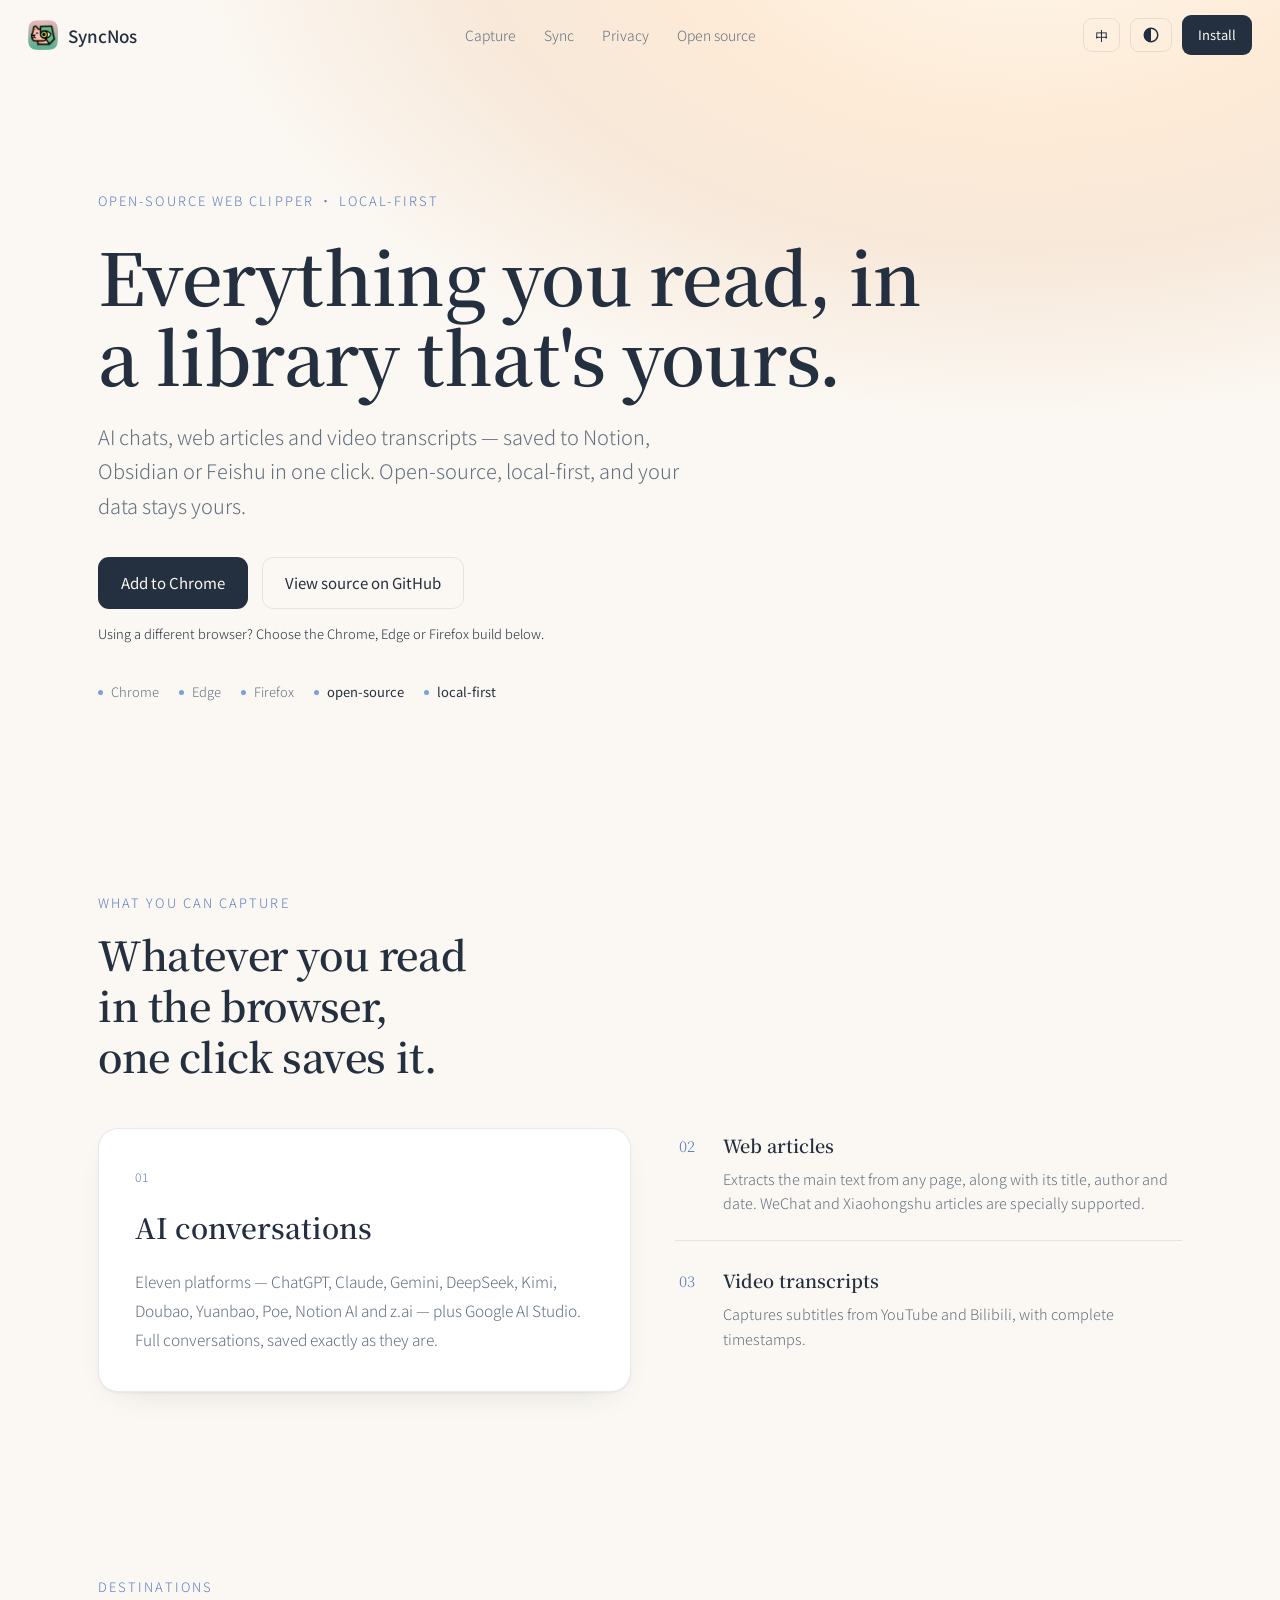
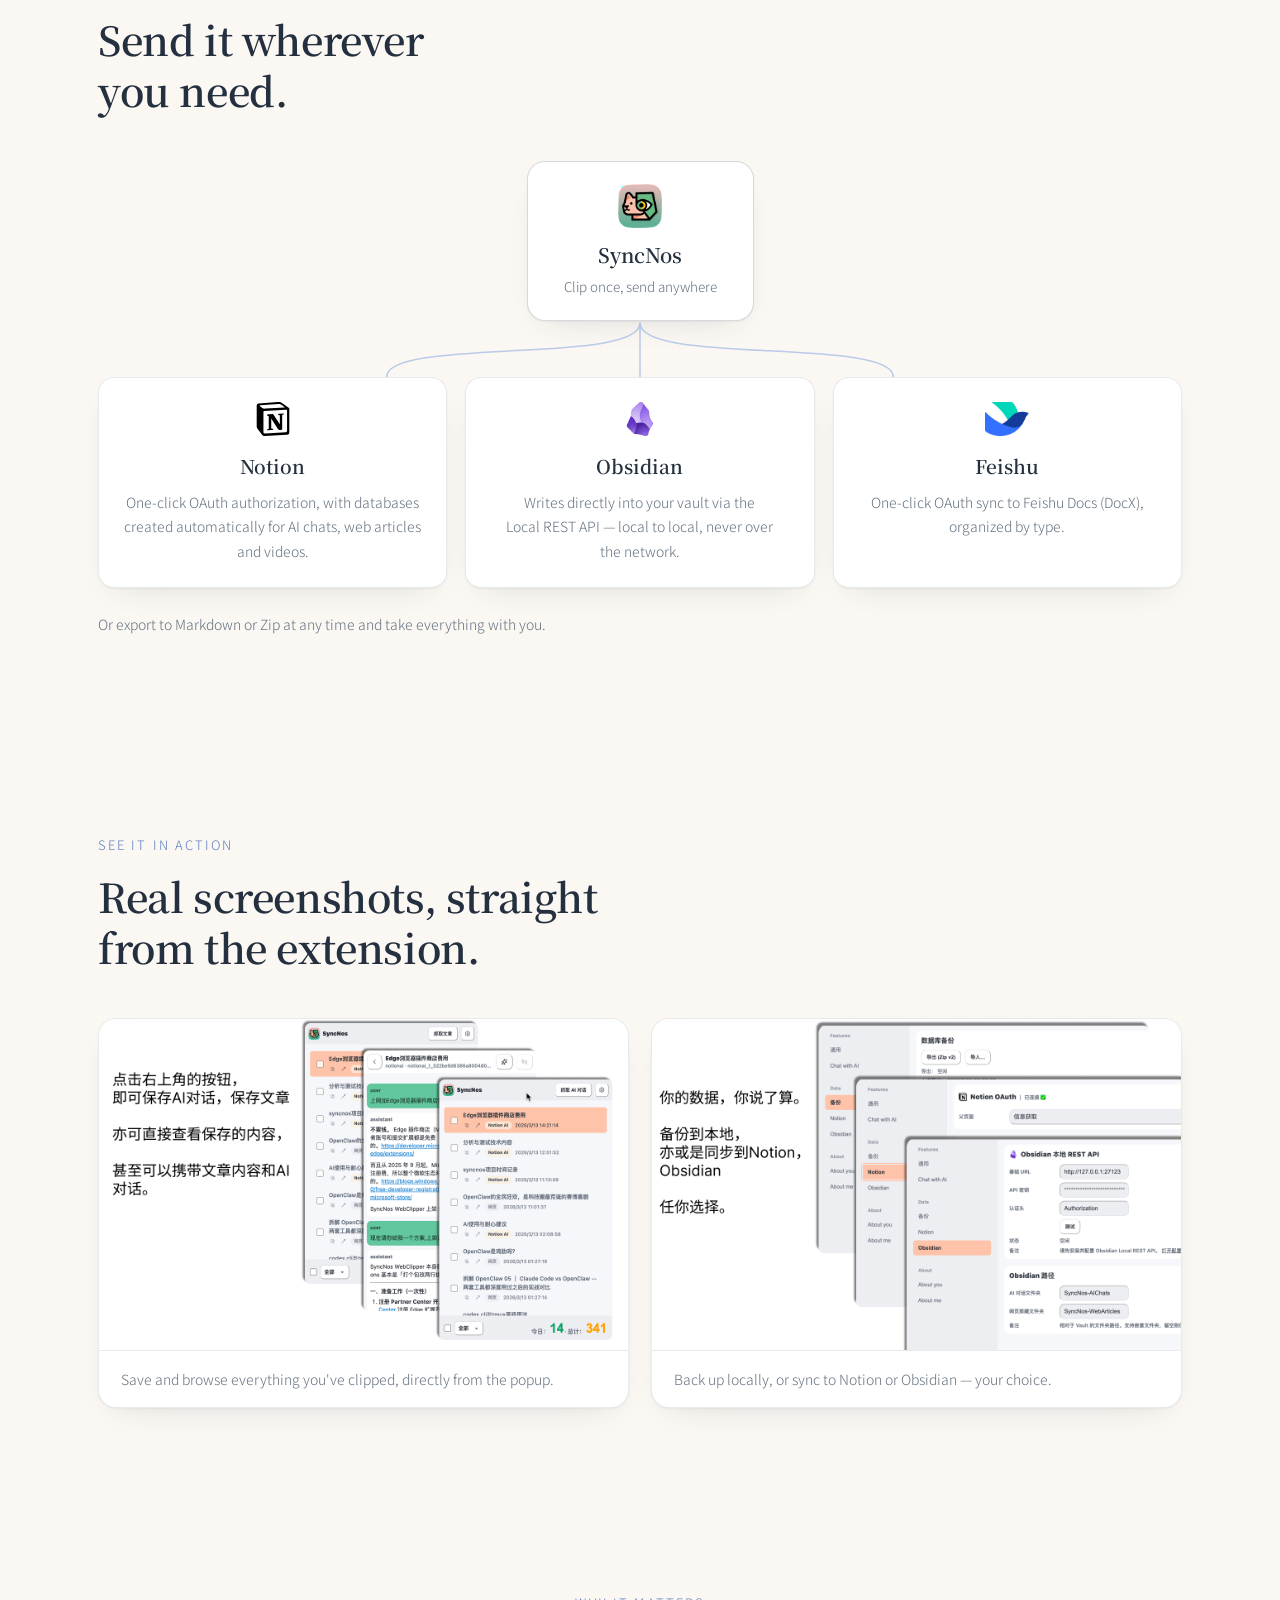
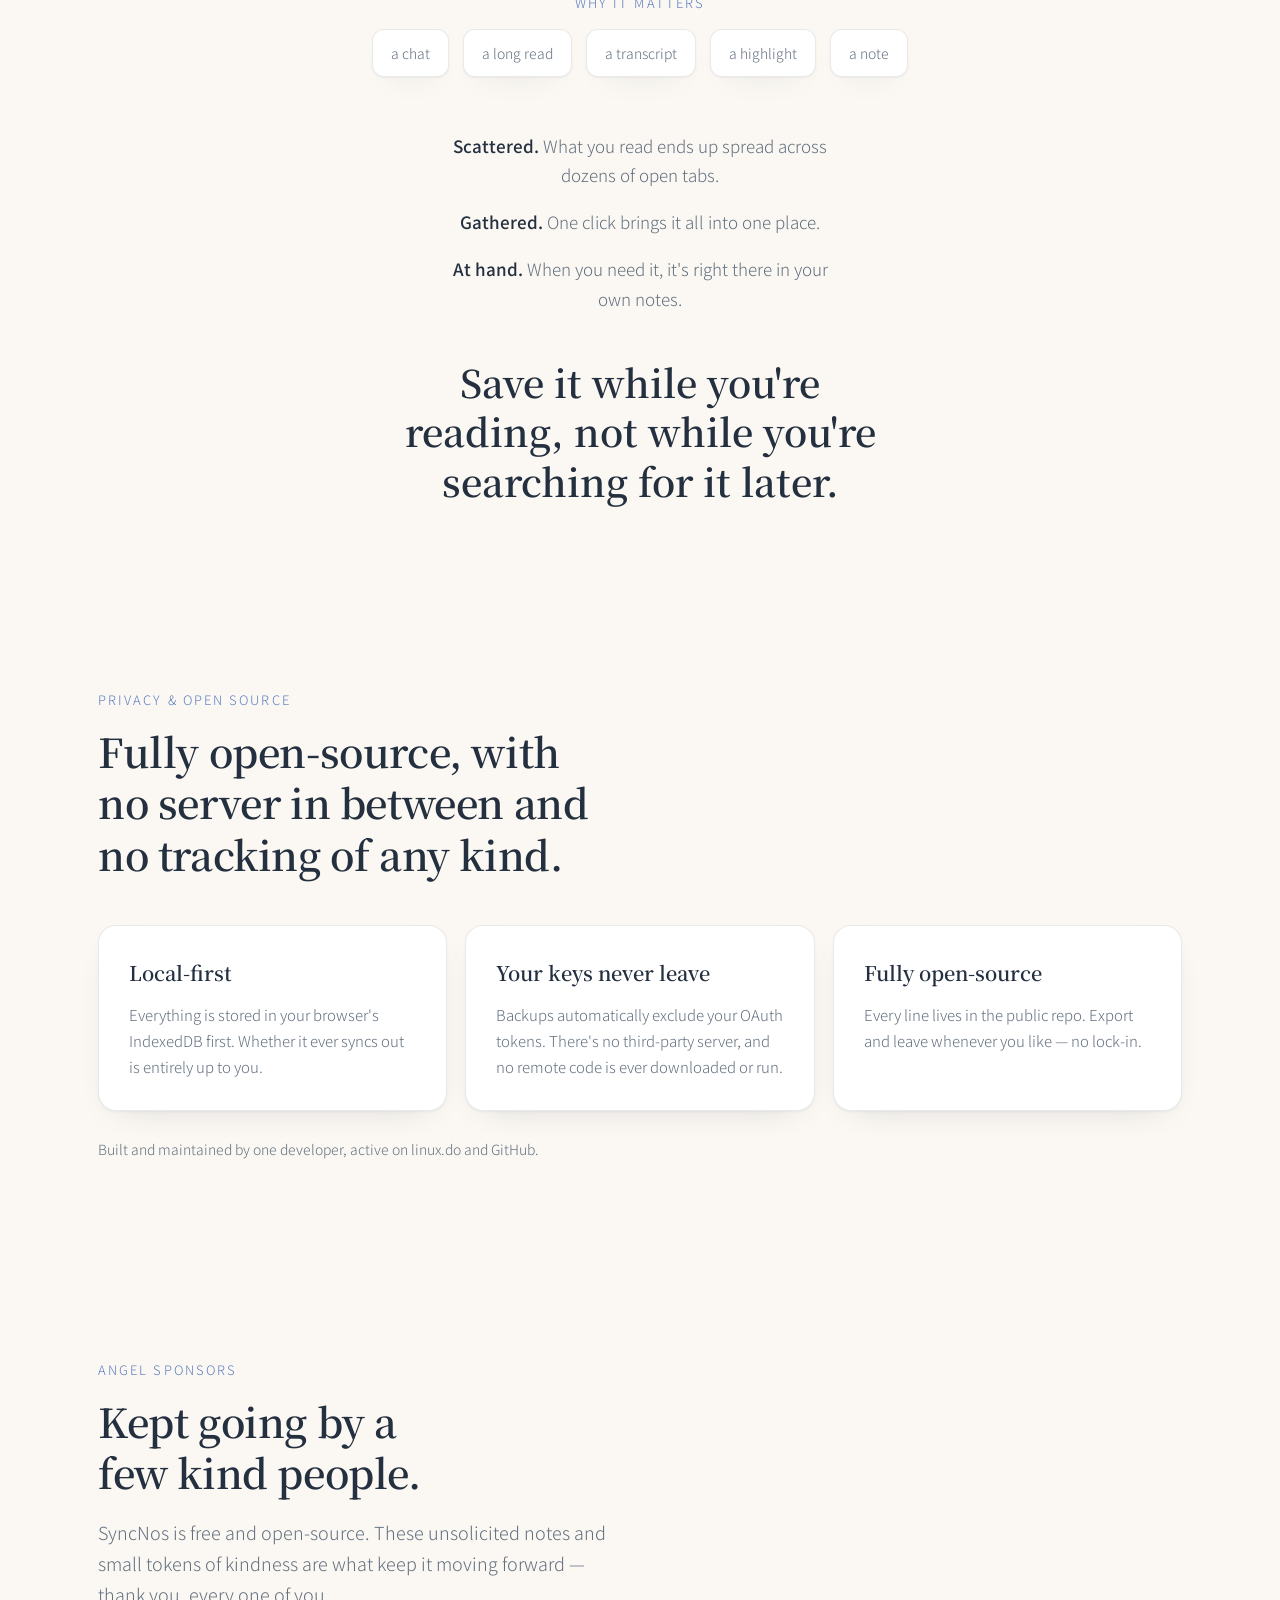
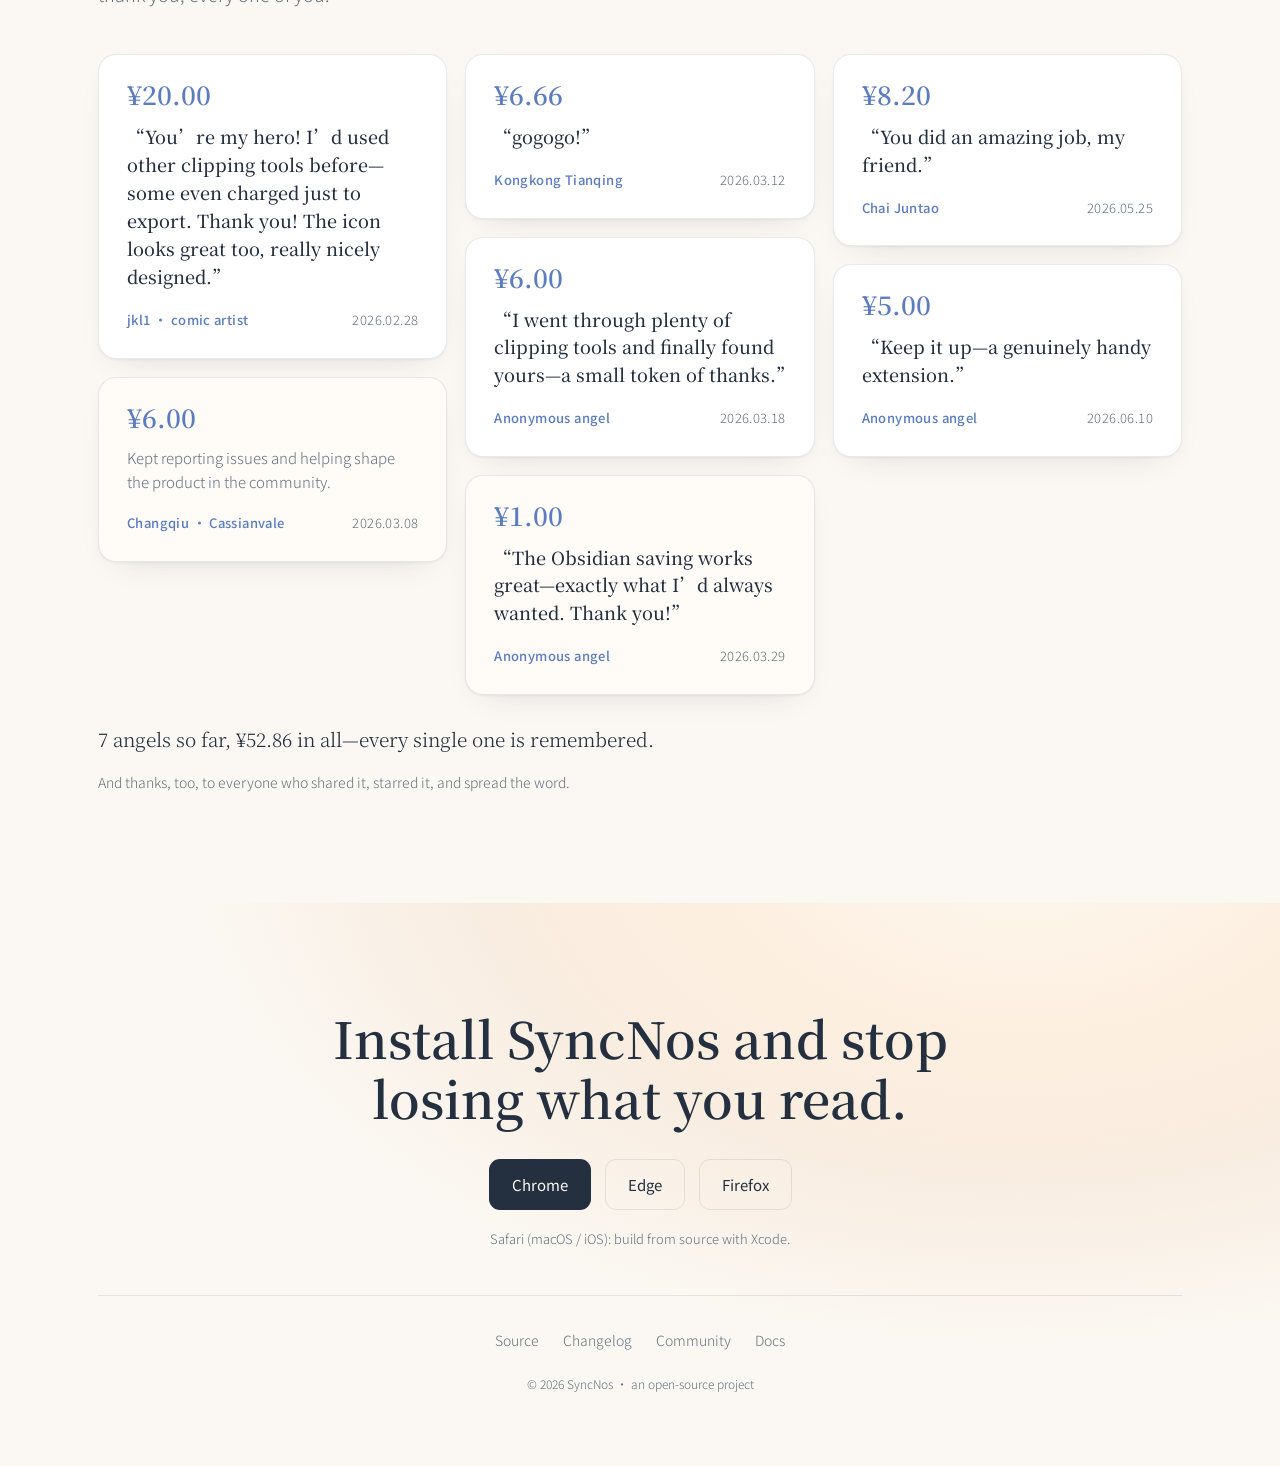
==== commit 85168a22: "更新UI" ====
--- a/index.html
+++ b/index.html
@@ -156,119 +156,83 @@
                 <p class="sec-eyebrow reveal" data-en="What you can capture">
                     采集范围
                 </p>
-                <h2
-                    class="sec-title reveal"
-                    data-en="Whatever you read in the browser, one click saves it."
-                >
+                <h2 class="sec-title reveal" data-en="Whatever you read in the browser, one click saves it.">
                     在浏览器中读到的内容，一键即可保存。
                 </h2>
-                <div class="bento">
-                    <div class="card reveal">
-                        <span class="tag">AI</span>
+                <div class="capture-lay">
+                    <div class="feature reveal">
+                        <span class="tag num-lead">01</span>
                         <h3 data-en="AI conversations">AI 对话</h3>
-                        <p
-                            data-en="Eleven platforms — ChatGPT, Claude, Gemini, DeepSeek, Kimi, Doubao, Yuanbao, Poe, Notion AI and z.ai — plus Google AI Studio. Full conversations, saved exactly as they are."
-                        >
-                            覆盖
-                            ChatGPT、Claude、Gemini、DeepSeek、Kimi、豆包、元宝、Poe、Notion
-                            AI、z.ai 共 11 个平台，另支持 Google AI
-                            Studio。完整对话，原样保存。
+                        <p data-en="Eleven platforms — ChatGPT, Claude, Gemini, DeepSeek, Kimi, Doubao, Yuanbao, Poe, Notion AI and z.ai — plus Google AI Studio. Full conversations, saved exactly as they are.">
+                            覆盖 ChatGPT、Claude、Gemini、DeepSeek、Kimi、豆包、元宝、Poe、Notion AI、z.ai 共 11 个平台，另支持 Google AI Studio。完整对话，原样保存。
                         </p>
                     </div>
-                    <div class="card reveal" data-d="1">
-                        <span class="tag" data-en="Web">网页</span>
-                        <h3 data-en="Web articles">网页文章</h3>
-                        <p
-                            data-en="Extracts the main text from any page, along with its title, author and date. WeChat and Xiaohongshu articles are specially supported."
-                        >
-                            一键提取任意网页正文，并保留标题、作者与发布时间。微信公众号、小红书图文均已专门适配。
-                        </p>
-                    </div>
-                    <div class="card reveal" data-d="2">
-                        <span class="tag" data-en="Video">视频</span>
-                        <h3 data-en="Video transcripts">视频字幕</h3>
-                        <p
-                            data-en="Captures subtitles from YouTube and Bilibili, with complete timestamps."
-                        >
-                            抓取 YouTube、Bilibili 的字幕，完整保留时间戳。
-                        </p>
-                    </div>
-                    <div class="card wide reveal">
-                        <div class="txt">
-                            <h3
-                                data-en="Captures automatically, in the background"
-                            >
-                                后台自动采集
-                            </h3>
-                            <p
-                                data-en="Open a supported page and it captures automatically. It tracks where it left off and saves only what's new — nothing duplicated, nothing missed."
-                            >
-                                打开支持的页面即自动采集，并记录上次的位置，仅增量保存新内容，不重复、不遗漏。
+                    <ol class="numlist">
+                        <li class="reveal" data-d="1">
+                            <span class="num">02</span>
+                            <div class="num-body">
+                                <h3 data-en="Web articles">网页文章</h3>
+                                <p data-en="Extracts the main text from any page, along with its title, author and date. WeChat and Xiaohongshu articles are specially supported.">
+                                    一键提取任意网页正文，并保留标题、作者与发布时间。微信公众号、小红书图文均已专门适配。
+                                </p>
+                            </div>
+                        </li>
+                        <li class="reveal" data-d="2">
+                            <span class="num">03</span>
+                            <div class="num-body">
+                                <h3 data-en="Video transcripts">视频字幕</h3>
+                                <p data-en="Captures subtitles from YouTube and Bilibili, with complete timestamps.">
+                                    抓取 YouTube、Bilibili 的字幕，完整保留时间戳。
+                                </p>
+                            </div>
+                        </li>
+                    </ol>
+                </div>
+            </div>
+        </section>
+
+        <section id="sync">
+            <div class="wrap">
+                <p class="sec-eyebrow reveal" data-en="Destinations">
+                    同步去向
+                </p>
+                <h2 class="sec-title reveal" data-en="Send it wherever you need.">
+                    存到哪里，由你决定。
+                </h2>
+                <div class="flow">
+                    <div class="hub reveal">
+                        <img class="hub-ico" src="assets/icon-128.png" alt="SyncNos" width="44" height="44" />
+                        <div class="hub-name">SyncNos</div>
+                        <div class="hub-sub" data-en="Clip once, send anywhere">剪藏一次，去向由你</div>
+                    </div>
+                    <svg class="flow-tree" viewBox="0 0 600 56" preserveAspectRatio="none" aria-hidden="true">
+                        <path d="M300 2 C300 44 100 16 100 56 M300 2 C300 26 300 32 300 56 M300 2 C300 44 500 16 500 56" fill="none" stroke-width="1.5" stroke-linecap="round" vector-effect="non-scaling-stroke" />
+                    </svg>
+                    <div class="dests">
+                        <div class="dest reveal">
+                            <img class="ico ico-invert" src="assets/notion.svg" alt="Notion" />
+                            <h3>Notion</h3>
+                            <p data-en="One-click OAuth authorization, with databases created automatically for AI chats, web articles and videos.">
+                                OAuth 一键授权，自动创建数据库，AI 对话、网页与视频分类归档。
                             </p>
                         </div>
-                        <span class="tag" data-en="Cursor-tracked"
-                            >游标追踪</span
-                        >
-                    </div>
-                </div>
-            </div>
-        </section>
-
-        <section id="sync">
-            <div class="wrap">
-                <p class="sec-eyebrow reveal" data-en="Destinations">
-                    同步去向
-                </p>
-                <h2
-                    class="sec-title reveal"
-                    data-en="Send it wherever you need."
-                >
-                    存到哪里，由你决定。
-                </h2>
-                <div class="sync">
-                    <div class="dest reveal">
-                        <img
-                            class="ico ico-invert"
-                            src="assets/notion.svg"
-                            alt="Notion"
-                        />
-                        <h3>Notion</h3>
-                        <p
-                            data-en="One-click OAuth authorization, with databases created automatically for AI chats, web articles and videos."
-                        >
-                            OAuth 一键授权，自动创建数据库，AI
-                            对话、网页与视频分类归档。
-                        </p>
-                    </div>
-                    <div class="dest reveal" data-d="1">
-                        <img
-                            class="ico"
-                            src="assets/obsidian.svg"
-                            alt="Obsidian"
-                        />
-                        <h3>Obsidian</h3>
-                        <p
-                            data-en="Writes directly into your vault via the Local REST API — local to local, never over the network."
-                        >
-                            通过 Local REST API 直接写入本地
-                            vault，全程不经过网络。
-                        </p>
-                    </div>
-                    <div class="dest reveal" data-d="2">
-                        <img class="ico" src="assets/feishu.png" alt="Feishu" />
-                        <h3 data-en="Feishu">飞书</h3>
-                        <p
-                            data-en="One-click OAuth sync to Feishu Docs (DocX), organized by type."
-                        >
-                            OAuth
-                            授权，一键同步至飞书云文档（DocX），按类型分类整理。
-                        </p>
-                    </div>
-                </div>
-                <p
-                    class="note reveal"
-                    data-en="Or export to Markdown or Zip at any time and take everything with you."
-                >
+                        <div class="dest reveal" data-d="1">
+                            <img class="ico" src="assets/obsidian.svg" alt="Obsidian" />
+                            <h3>Obsidian</h3>
+                            <p data-en="Writes directly into your vault via the Local REST API — local to local, never over the network.">
+                                通过 Local REST API 直接写入本地 vault，全程不经过网络。
+                            </p>
+                        </div>
+                        <div class="dest reveal" data-d="2">
+                            <img class="ico" src="assets/feishu.png" alt="Feishu" />
+                            <h3 data-en="Feishu">飞书</h3>
+                            <p data-en="One-click OAuth sync to Feishu Docs (DocX), organized by type.">
+                                OAuth 授权，一键同步至飞书云文档（DocX），按类型分类整理。
+                            </p>
+                        </div>
+                    </div>
+                </div>
+                <p class="note reveal" data-en="Or export to Markdown or Zip at any time and take everything with you.">
                     也可随时导出 Markdown 或 Zip 备份，完整带走。
                 </p>
             </div>
--- a/styles.css
+++ b/styles.css
@@ -10,6 +10,10 @@
     --dawn: #e9b79c;
     --haze: #f5e9de;
     --shadow: 0 20px 50px -26px rgba(36, 48, 63, 0.3);
+    --card-shadow:
+        0 1px 2px rgba(36, 48, 63, 0.05),
+        0 12px 32px -20px rgba(36, 48, 63, 0.22);
+    --line-strong: rgba(36, 48, 63, 0.18);
     --serif: "Noto Serif SC", "Noto Serif CJK SC", "Songti SC", Georgia, serif;
     --sans:
         "Noto Sans SC", "Noto Sans CJK SC", -apple-system, BlinkMacSystemFont,
@@ -35,6 +39,10 @@
     --dawn: #e9b79c;
     --haze: #1a2432;
     --shadow: 0 26px 64px -30px rgba(0, 0, 0, 0.72);
+    --card-shadow:
+        0 1px 2px rgba(0, 0, 0, 0.3),
+        0 14px 36px -22px rgba(0, 0, 0, 0.6);
+    --line-strong: rgba(255, 255, 255, 0.16);
     --hero-glow: radial-gradient(
         1000px 640px at 80% -12%,
         rgba(143, 176, 234, 0.15),
@@ -168,7 +176,7 @@
 }
 .btn:hover {
     transform: translateY(-1px);
-    box-shadow: var(--shadow);
+    box-shadow: var(--card-shadow);
 }
 .btn-sm {
     padding: 8px 15px;
@@ -290,7 +298,7 @@
     border: 1px solid var(--line);
     border-radius: 18px;
     padding: 30px;
-    box-shadow: var(--shadow);
+    box-shadow: var(--card-shadow);
 }
 .card .tag {
     font-size: 12px;
@@ -311,42 +319,24 @@
     color: var(--muted);
     font-size: 15px;
 }
-.card.wide {
-    grid-column: 1/-1;
-    display: flex;
-    gap: 26px;
-    align-items: center;
-    justify-content: space-between;
-    flex-wrap: wrap;
-}
-.card.wide .txt {
-    max-width: 62ch;
-}
-.card.wide .tag {
-    margin: 0;
-}
 @media (max-width: 820px) {
     .bento {
         grid-template-columns: 1fr;
     }
 }
 
-.sync {
-    display: grid;
-    grid-template-columns: repeat(3, 1fr);
-    gap: 18px;
-}
 .dest {
     background: var(--surface);
     border: 1px solid var(--line);
-    border-radius: 18px;
-    padding: 28px;
-    box-shadow: var(--shadow);
+    border-radius: 16px;
+    padding: 24px 22px;
+    box-shadow: var(--card-shadow);
+    text-align: center;
 }
 .dest .ico {
-    height: 38px;
+    height: 34px;
     width: auto;
-    margin: 0 0 18px;
+    margin: 0 auto 14px;
 }
 [data-theme="dark"] .ico-invert {
     filter: invert(1);
@@ -381,11 +371,6 @@
     margin-top: 24px;
     color: var(--muted);
     font-size: 14px;
-}
-@media (max-width: 820px) {
-    .sync {
-        grid-template-columns: 1fr;
-    }
 }
 
 .shots {
@@ -398,7 +383,7 @@
     border: 1px solid var(--line);
     border-radius: 18px;
     overflow: hidden;
-    box-shadow: var(--shadow);
+    box-shadow: var(--card-shadow);
     margin: 0;
 }
 .shot img {
@@ -434,7 +419,7 @@
     padding: 11px 18px;
     font-size: 14px;
     color: var(--muted);
-    box-shadow: var(--shadow);
+    box-shadow: var(--card-shadow);
     transition:
         transform 1s cubic-bezier(0.2, 0.7, 0.2, 1),
         opacity 1s ease;
@@ -618,19 +603,21 @@
     margin: 0 0 44px;
 }
 .sponsors-grid {
-    display: grid;
-    grid-template-columns: repeat(3, 1fr);
-    gap: 18px;
+    column-count: 3;
+    column-gap: 18px;
 }
 .sponsor {
     background: var(--surface);
     border: 1px solid var(--line);
     border-radius: 18px;
-    padding: 28px 30px;
-    box-shadow: var(--shadow);
-    margin: 0;
-    display: flex;
-    flex-direction: column;
+    padding: 26px 28px;
+    box-shadow: var(--card-shadow);
+    margin: 0 0 18px;
+    break-inside: avoid;
+    display: block;
+}
+.sponsor:nth-child(3n + 2) {
+    background: var(--surface-2);
 }
 .sponsor-amt {
     font-family: var(--serif);
@@ -708,11 +695,148 @@
 }
 @media (max-width: 980px) {
     .sponsors-grid {
-        grid-template-columns: repeat(2, 1fr);
+        column-count: 2;
     }
 }
 @media (max-width: 640px) {
     .sponsors-grid {
+        column-count: 1;
+    }
+}
+
+
+/* Capture — editorial: feature panel + numbered list */
+.capture-lay {
+    display: grid;
+    grid-template-columns: 1.05fr 1fr;
+    gap: 44px;
+    align-items: start;
+}
+.feature {
+    background: var(--surface);
+    border: 1px solid var(--line);
+    border-radius: 20px;
+    padding: 38px 36px;
+    box-shadow: var(--card-shadow);
+}
+.feature .tag {
+    font-size: 12px;
+    color: var(--sky);
+    letter-spacing: 0.1em;
+    text-transform: uppercase;
+    margin: 0 0 16px;
+    display: block;
+}
+.feature h3 {
+    font-family: var(--serif);
+    font-weight: 600;
+    font-size: clamp(22px, 2.4vw, 28px);
+    margin: 0 0 16px;
+}
+.feature p {
+    margin: 0;
+    color: var(--muted);
+    font-size: 15.5px;
+    line-height: 1.85;
+}
+.numlist {
+    list-style: none;
+    margin: 0;
+    padding: 0;
+}
+.numlist li {
+    display: flex;
+    gap: 22px;
+    padding: 24px 4px;
+    border-top: 1px solid var(--line);
+}
+.numlist li:first-child {
+    border-top: 0;
+    padding-top: 2px;
+}
+.numlist li:last-child {
+    padding-bottom: 2px;
+}
+.numlist .num {
+    font-family: var(--serif);
+    font-size: 15px;
+    color: var(--sky);
+    font-variant-numeric: tabular-nums;
+    padding-top: 3px;
+    min-width: 22px;
+}
+.numlist h3 {
+    font-family: var(--serif);
+    font-weight: 600;
+    font-size: 18px;
+    margin: 0 0 6px;
+}
+.numlist p {
+    margin: 0;
+    color: var(--muted);
+    font-size: 14.5px;
+}
+@media (max-width: 820px) {
+    .capture-lay {
         grid-template-columns: 1fr;
-    }
-}
+        gap: 26px;
+    }
+}
+
+/* Sync — hub-and-spoke distribution flow */
+.flow {
+    display: flex;
+    flex-direction: column;
+    align-items: center;
+}
+.hub {
+    display: flex;
+    flex-direction: column;
+    align-items: center;
+    text-align: center;
+    background: var(--surface);
+    border: 1px solid var(--line-strong);
+    border-radius: 18px;
+    padding: 22px 36px;
+    box-shadow: var(--card-shadow);
+}
+.hub-ico {
+    border-radius: 12px;
+    margin-bottom: 10px;
+}
+.hub-name {
+    font-family: var(--serif);
+    font-weight: 600;
+    font-size: 20px;
+}
+.hub-sub {
+    color: var(--muted);
+    font-size: 13.5px;
+    margin-top: 2px;
+}
+.flow-tree {
+    width: 100%;
+    max-width: 760px;
+    height: 56px;
+    display: block;
+}
+.flow-tree path {
+    stroke: var(--sky-2);
+    opacity: 0.5;
+}
+.dests {
+    display: grid;
+    grid-template-columns: repeat(3, 1fr);
+    gap: 18px;
+    width: 100%;
+}
+@media (max-width: 820px) {
+    .flow-tree {
+        display: none;
+    }
+    .dests {
+        grid-template-columns: 1fr;
+        gap: 14px;
+        margin-top: 22px;
+    }
+}
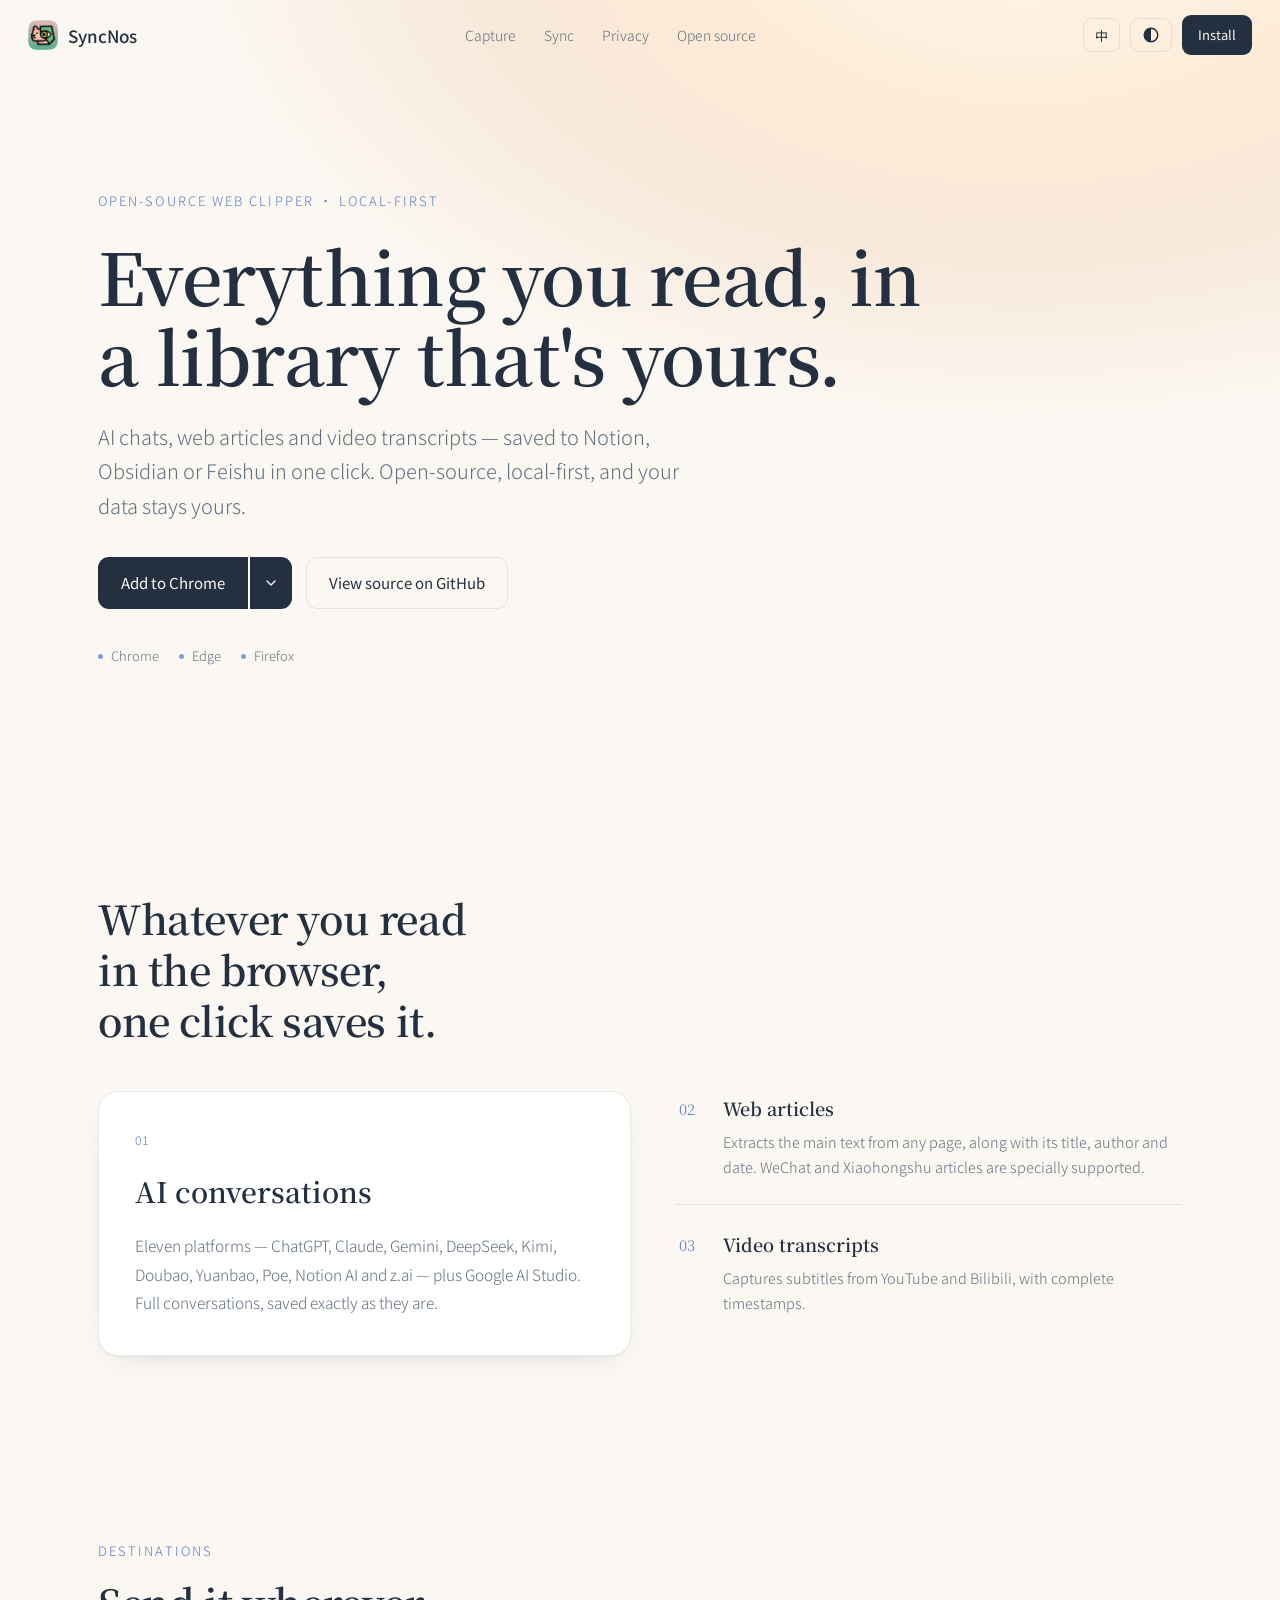
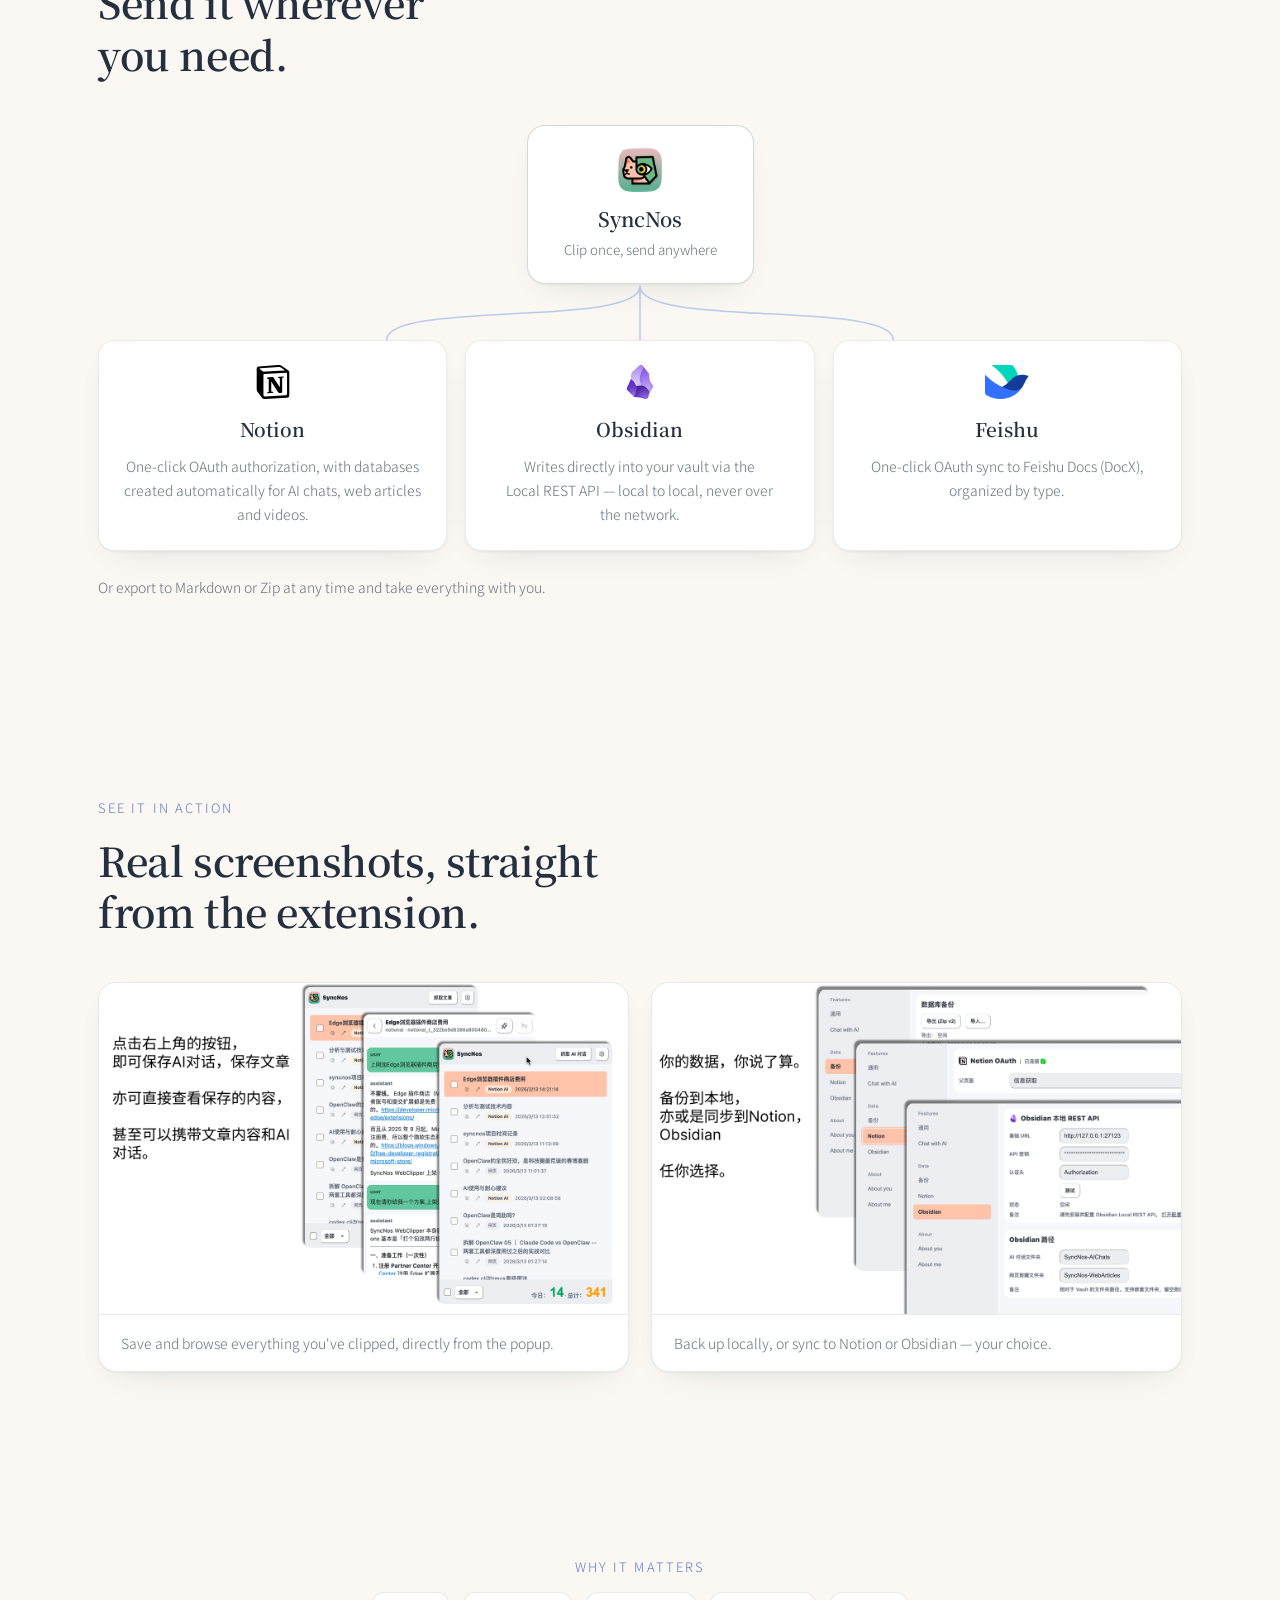
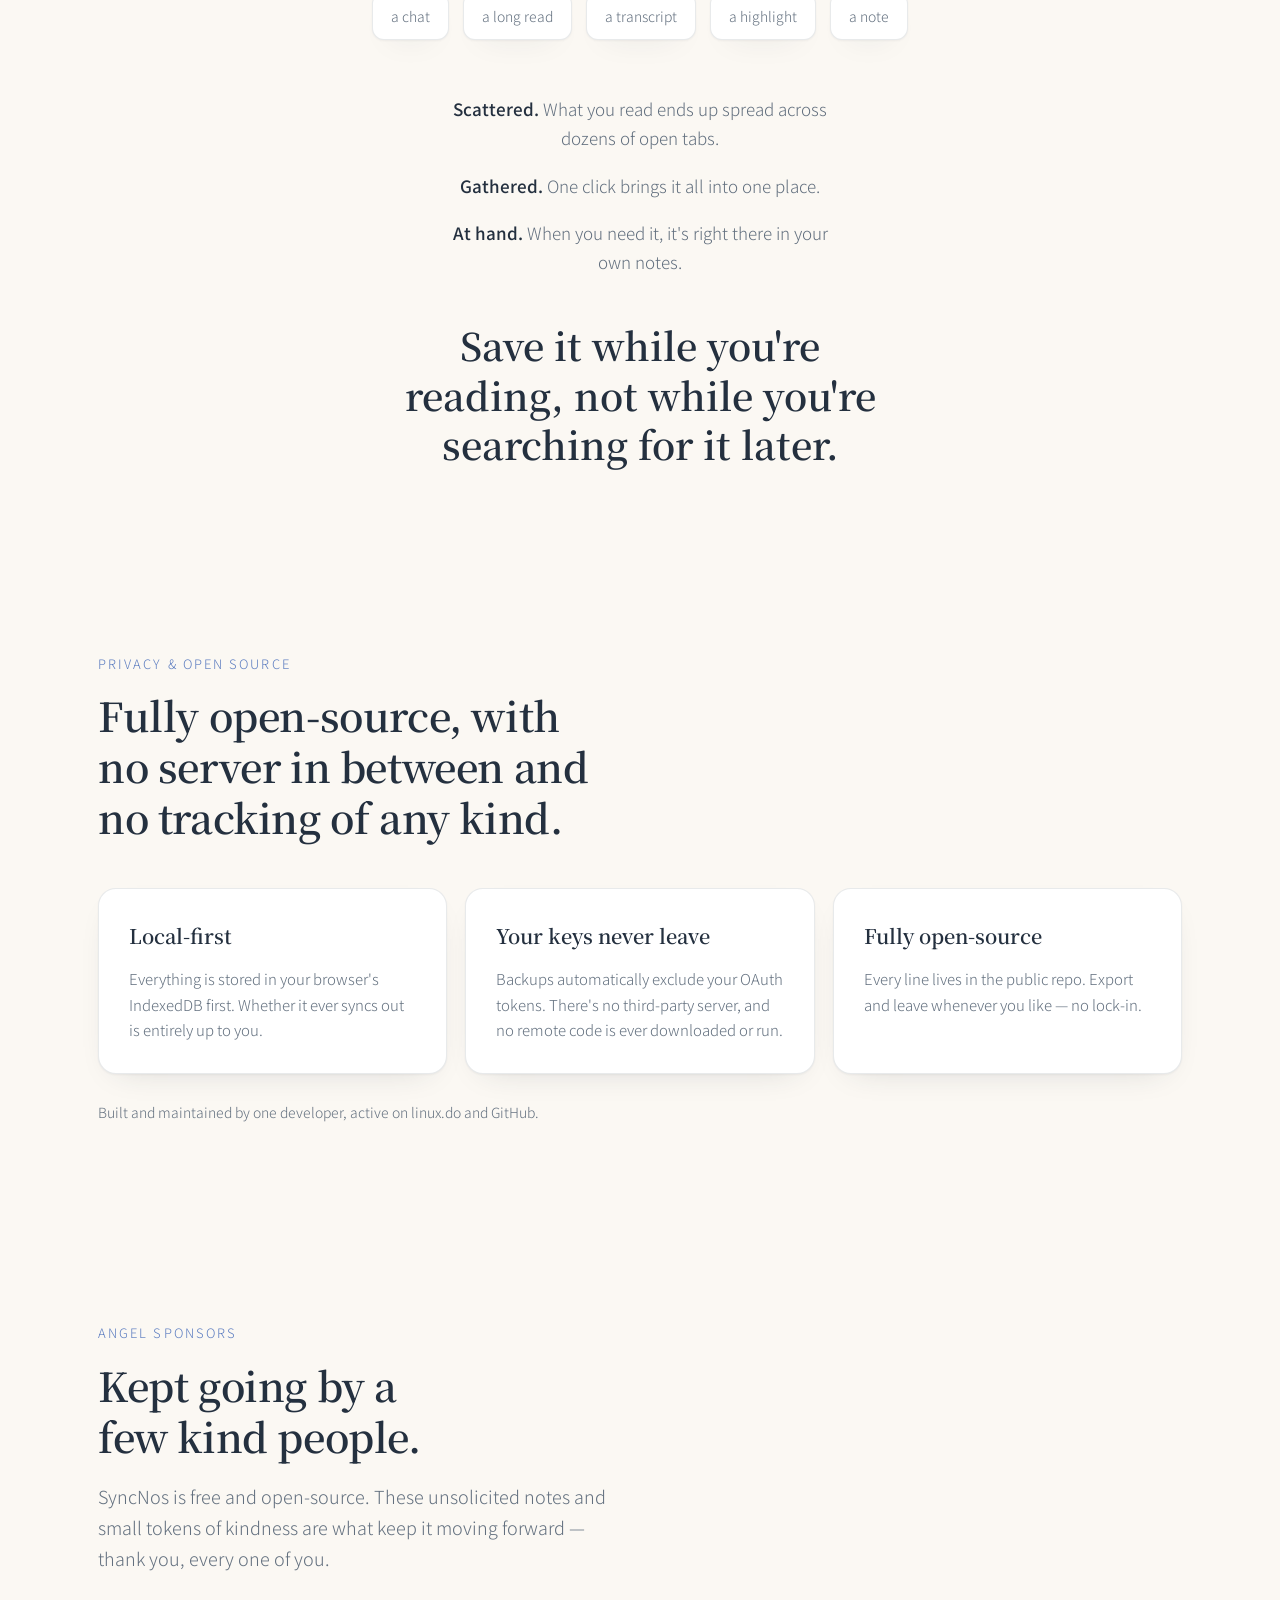
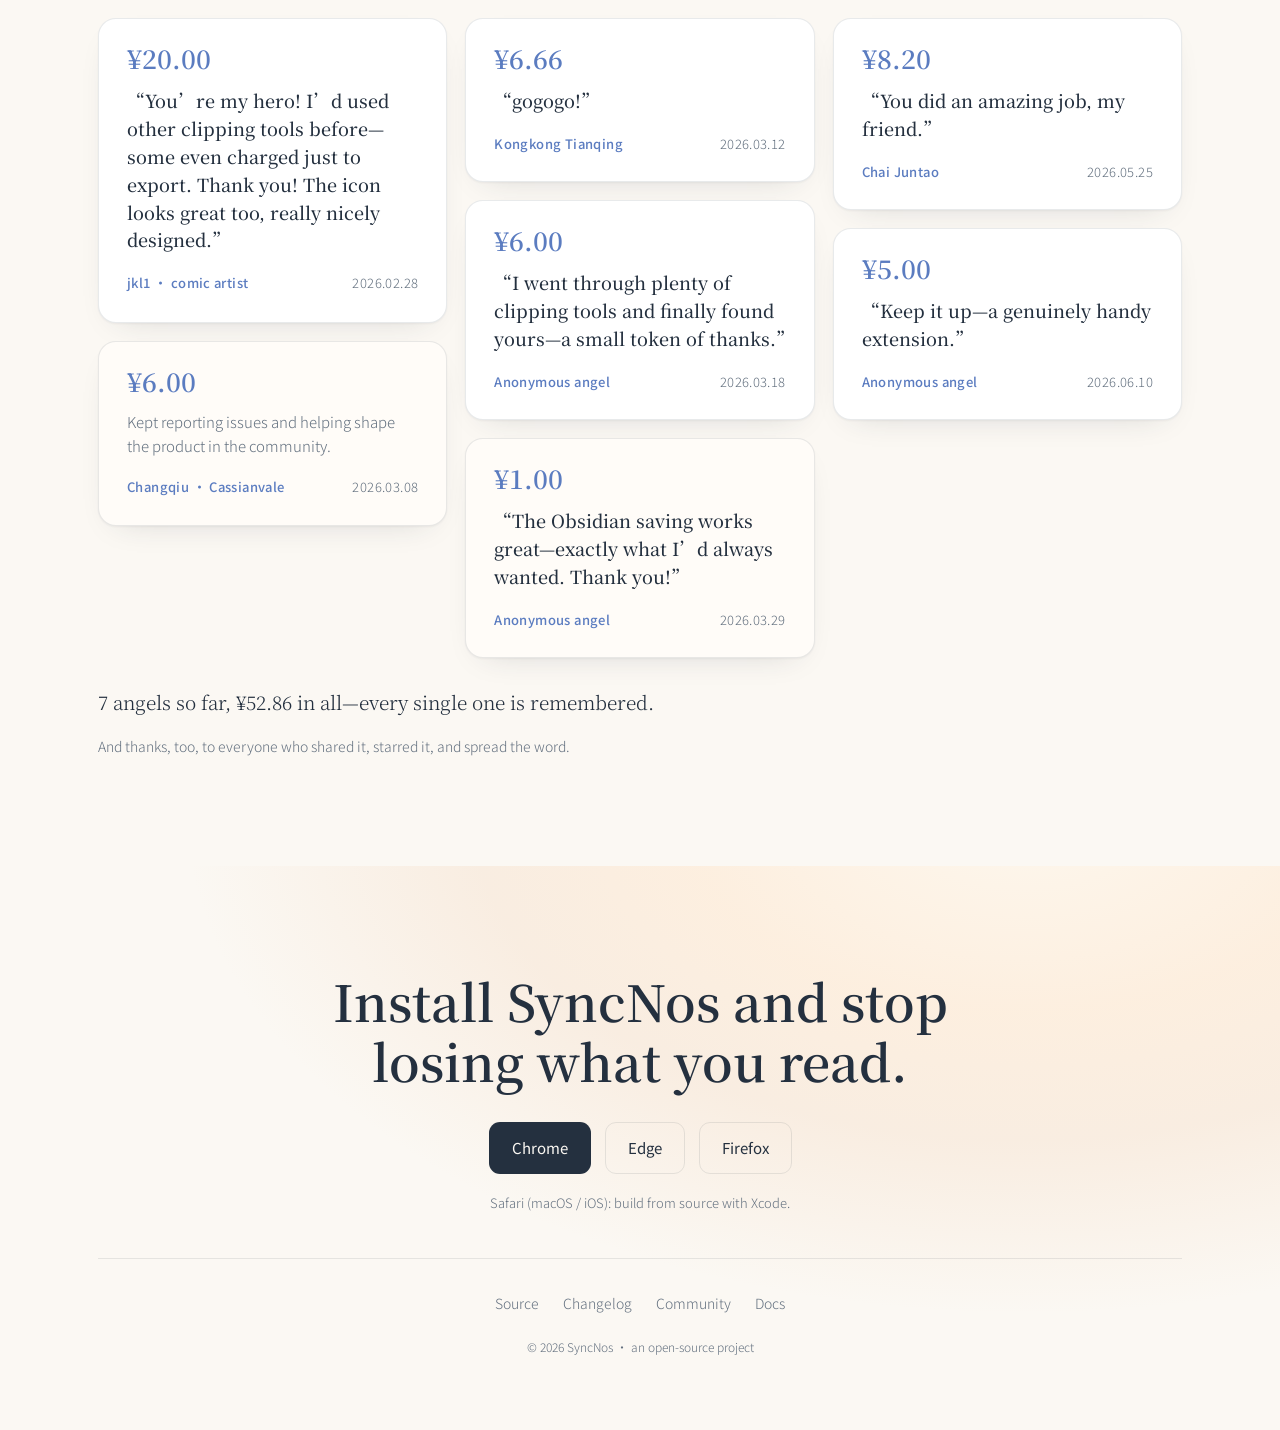
==== commit 38a02b6c: "feat(install): 增加浏览器安装选项的下拉菜单" ====
--- a/index.html
+++ b/index.html
@@ -29,6 +29,30 @@
                 } catch (e) {}
             })();
         </script>
+        <link rel="canonical" href="https://syncnos.github.io/" />
+        <meta name="robots" content="index, follow, max-image-preview:large, max-snippet:-1, max-video-preview:-1" />
+        <meta name="author" content="SyncNos" />
+        <meta name="keywords" content="SyncNos, WebClipper, 网页剪藏, AI 对话保存, Notion 剪藏, Obsidian, 飞书, ChatGPT 导出, 开源, 本地优先" />
+        <meta name="theme-color" content="#fbf8f3" media="(prefers-color-scheme: light)" />
+        <meta name="theme-color" content="#0f141c" media="(prefers-color-scheme: dark)" />
+        <meta name="color-scheme" content="light dark" />
+        <meta property="og:type" content="website" />
+        <meta property="og:site_name" content="SyncNos" />
+        <meta property="og:title" content="SyncNos · 把读到的一切，存进你自己的知识库" />
+        <meta property="og:description" content="SyncNos WebClipper：把 AI 对话、网页文章、视频字幕一键存入 Notion、Obsidian 或飞书。开源、本地优先，数据始终归你所有。" />
+        <meta property="og:url" content="https://syncnos.github.io/" />
+        <meta property="og:image" content="https://syncnos.github.io/assets/og-image.png" />
+        <meta property="og:image:width" content="1200" />
+        <meta property="og:image:height" content="630" />
+        <meta property="og:image:alt" content="SyncNos WebClipper" />
+        <meta property="og:locale" content="zh_CN" />
+        <meta property="og:locale:alternate" content="en_US" />
+        <meta name="twitter:card" content="summary_large_image" />
+        <meta name="twitter:title" content="SyncNos · 把读到的一切，存进你自己的知识库" />
+        <meta name="twitter:description" content="SyncNos WebClipper：把 AI 对话、网页文章、视频字幕一键存入 Notion、Obsidian 或飞书。开源、本地优先，数据始终归你所有。" />
+        <meta name="twitter:image" content="https://syncnos.github.io/assets/og-image.png" />
+        <link rel="sitemap" type="application/xml" href="/sitemap.xml" />
+        <script type="application/ld+json">{"@context":"https://schema.org","@graph":[{"@type":"WebSite","@id":"https://syncnos.github.io/#website","url":"https://syncnos.github.io/","name":"SyncNos","description":"SyncNos WebClipper：把 AI 对话、网页文章、视频字幕一键存入 Notion、Obsidian 或飞书。开源、本地优先，数据始终归你所有。","inLanguage":"zh-CN"},{"@type":"Organization","@id":"https://syncnos.github.io/#org","name":"SyncNos","url":"https://syncnos.github.io/","logo":"https://syncnos.github.io/assets/icon-128.png","sameAs":["https://github.com/SyncNos/SyncNos-Webclipper","https://linux.do/t/topic/1635410"]},{"@type":"SoftwareApplication","@id":"https://syncnos.github.io/#app","name":"SyncNos WebClipper","applicationCategory":"BrowserApplication","operatingSystem":"Chrome, Microsoft Edge, Firefox","url":"https://syncnos.github.io/","description":"SyncNos WebClipper：把 AI 对话、网页文章、视频字幕一键存入 Notion、Obsidian 或飞书。开源、本地优先，数据始终归你所有。","image":"https://syncnos.github.io/assets/og-image.png","author":{"@id":"https://syncnos.github.io/#org"},"offers":{"@type":"Offer","price":"0","priceCurrency":"USD"},"isAccessibleForFree":true,"license":"https://www.gnu.org/licenses/agpl-3.0.html","downloadUrl":"https://chromewebstore.google.com/detail/syncnos-webclipper/hmgjflllphdffeocddjjcfllifhejpok","featureList":["保存 11 个平台的 AI 对话","提取网页正文（含微信公众号、小红书）","抓取 YouTube / Bilibili 视频字幕","同步到 Notion / Obsidian / 飞书","导出 Markdown 或 Zip"],"sameAs":["https://chromewebstore.google.com/detail/syncnos-webclipper/hmgjflllphdffeocddjjcfllifhejpok","https://microsoftedge.microsoft.com/addons/detail/syncnosaiweb-clipper/ijkpghlfmkbjcgafapjcjahaikmnjncl","https://addons.mozilla.org/firefox/addon/syncnos-webclipper/","https://github.com/SyncNos/SyncNos-Webclipper"]},{"@type":"FAQPage","@id":"https://syncnos.github.io/#faq","mainEntity":[{"@type":"Question","name":"SyncNos 是什么？","acceptedAnswer":{"@type":"Answer","text":"SyncNos 是一款开源、本地优先的浏览器扩展（WebClipper），把 AI 对话、网页文章和视频字幕一键剪藏并同步到 Notion、Obsidian 或飞书。"}},{"@type":"Question","name":"支持哪些浏览器？","acceptedAnswer":{"@type":"Answer","text":"支持 Chrome、Microsoft Edge 和 Firefox。"}},{"@type":"Question","name":"能保存哪些内容？","acceptedAnswer":{"@type":"Answer","text":"可以保存 11 个平台的 AI 对话（ChatGPT、Claude、Gemini、DeepSeek、Kimi、豆包、元宝、Poe、Notion AI、z.ai）与 Google AI Studio；网页正文（含微信公众号、小红书）；以及 YouTube / Bilibili 的视频字幕。"}},{"@type":"Question","name":"免费吗？数据安全吗？","acceptedAnswer":{"@type":"Answer","text":"完全免费且开源。SyncNos 本地优先，数据不经过第三方服务器；Obsidian 通过本地 REST API 直写，数据始终归你所有。"}}]}]}</script>
     </head>
     <body id="top">
         <div class="masthead">
@@ -111,13 +135,57 @@
                         或飞书。开源、本地优先，数据始终归你所有。
                     </p>
                     <div class="cta-row reveal" data-d="3">
-                        <a
-                            class="btn"
-                            data-install="hero"
-                            href="https://chromewebstore.google.com/detail/syncnos-webclipper/hmgjflllphdffeocddjjcfllifhejpok"
-                            data-en="Install free"
-                            >免费安装</a
-                        >
+                        <div class="install-split">
+                            <a
+                                class="btn install-main"
+                                data-install="hero"
+                                href="https://chromewebstore.google.com/detail/syncnos-webclipper/hmgjflllphdffeocddjjcfllifhejpok"
+                                data-en="Install free"
+                                >免费安装</a
+                            >
+                            <button
+                                class="btn install-toggle"
+                                aria-haspopup="true"
+                                aria-expanded="false"
+                                aria-label="其他浏览器版本"
+                            >
+                                <svg
+                                    viewBox="0 0 24 24"
+                                    width="16"
+                                    height="16"
+                                    aria-hidden="true"
+                                >
+                                    <path
+                                        d="M6 9l6 6 6-6"
+                                        fill="none"
+                                        stroke="currentColor"
+                                        stroke-width="2"
+                                        stroke-linecap="round"
+                                        stroke-linejoin="round"
+                                    />
+                                </svg>
+                            </button>
+                            <div class="install-menu" role="menu">
+                                <a
+                                    role="menuitem"
+                                    data-menu-store="chrome"
+                                    href="https://chromewebstore.google.com/detail/syncnos-webclipper/hmgjflllphdffeocddjjcfllifhejpok"
+                                    >Chrome</a
+                                >
+                                <a
+                                    role="menuitem"
+                                    data-menu-store="edge"
+                                    href="https://microsoftedge.microsoft.com/addons/detail/syncnosaiweb-clipper/ijkpghlfmkbjcgafapjcjahaikmnjncl"
+                                    >Edge</a
+                                >
+                                <a
+                                    role="menuitem"
+                                    data-menu-store="firefox"
+                                    href="https://addons.mozilla.org/firefox/addon/syncnos-webclipper/"
+                                    >Firefox</a
+                                >
+                            </div>
+                        </div>
                         <a
                             class="btn btn-ghost"
                             href="https://github.com/SyncNos/SyncNos-Webclipper"
@@ -125,27 +193,10 @@
                             >在 GitHub 查看源码</a
                         >
                     </div>
-                    <p
-                        class="alt-install reveal"
-                        data-d="3"
-                        data-en="Using a different browser? Choose the Chrome, Edge or Firefox build below."
-                    >
-                        <a href="#get"
-                            >使用其他浏览器？可在下方选择 Chrome / Edge /
-                            Firefox 版本。</a
-                        >
-                    </p>
                     <div class="trust reveal" data-d="3">
                         <span><i class="dot"></i>Chrome</span
                         ><span><i class="dot"></i>Edge</span
                         ><span><i class="dot"></i>Firefox</span>
-                        <span
-                            ><i class="dot"></i
-                            ><b data-en="open-source">开源</b></span
-                        ><span
-                            ><i class="dot"></i
-                            ><b data-en="local-first">本地优先</b></span
-                        >
                     </div>
                 </div>
             </section>
--- a/styles.css
+++ b/styles.css
@@ -191,6 +191,54 @@
 .btn-ghost:hover {
     border-color: var(--sky);
 }
+.install-split {
+    position: relative;
+    display: inline-flex;
+    align-items: stretch;
+    gap: 1.5px;
+}
+.install-main {
+    border-top-right-radius: 0;
+    border-bottom-right-radius: 0;
+}
+.install-toggle {
+    padding: 12px 12px;
+    border-top-left-radius: 0;
+    border-bottom-left-radius: 0;
+}
+.install-toggle svg {
+    transition: transform 0.2s;
+}
+.install-split.open .install-toggle svg {
+    transform: rotate(180deg);
+}
+.install-menu {
+    position: absolute;
+    top: calc(100% + 8px);
+    left: 0;
+    min-width: 100%;
+    background: var(--bg);
+    border: 1px solid var(--line);
+    border-radius: 12px;
+    box-shadow: var(--card-shadow);
+    padding: 6px;
+    display: none;
+    z-index: 20;
+}
+.install-split.open .install-menu {
+    display: block;
+}
+.install-menu a {
+    display: block;
+    padding: 9px 14px;
+    border-radius: 8px;
+    color: var(--ink);
+    font-size: 14px;
+    white-space: nowrap;
+}
+.install-menu a:hover {
+    background: var(--line);
+}
 @media (max-width: 720px) {
     .nav-links {
         display: none;
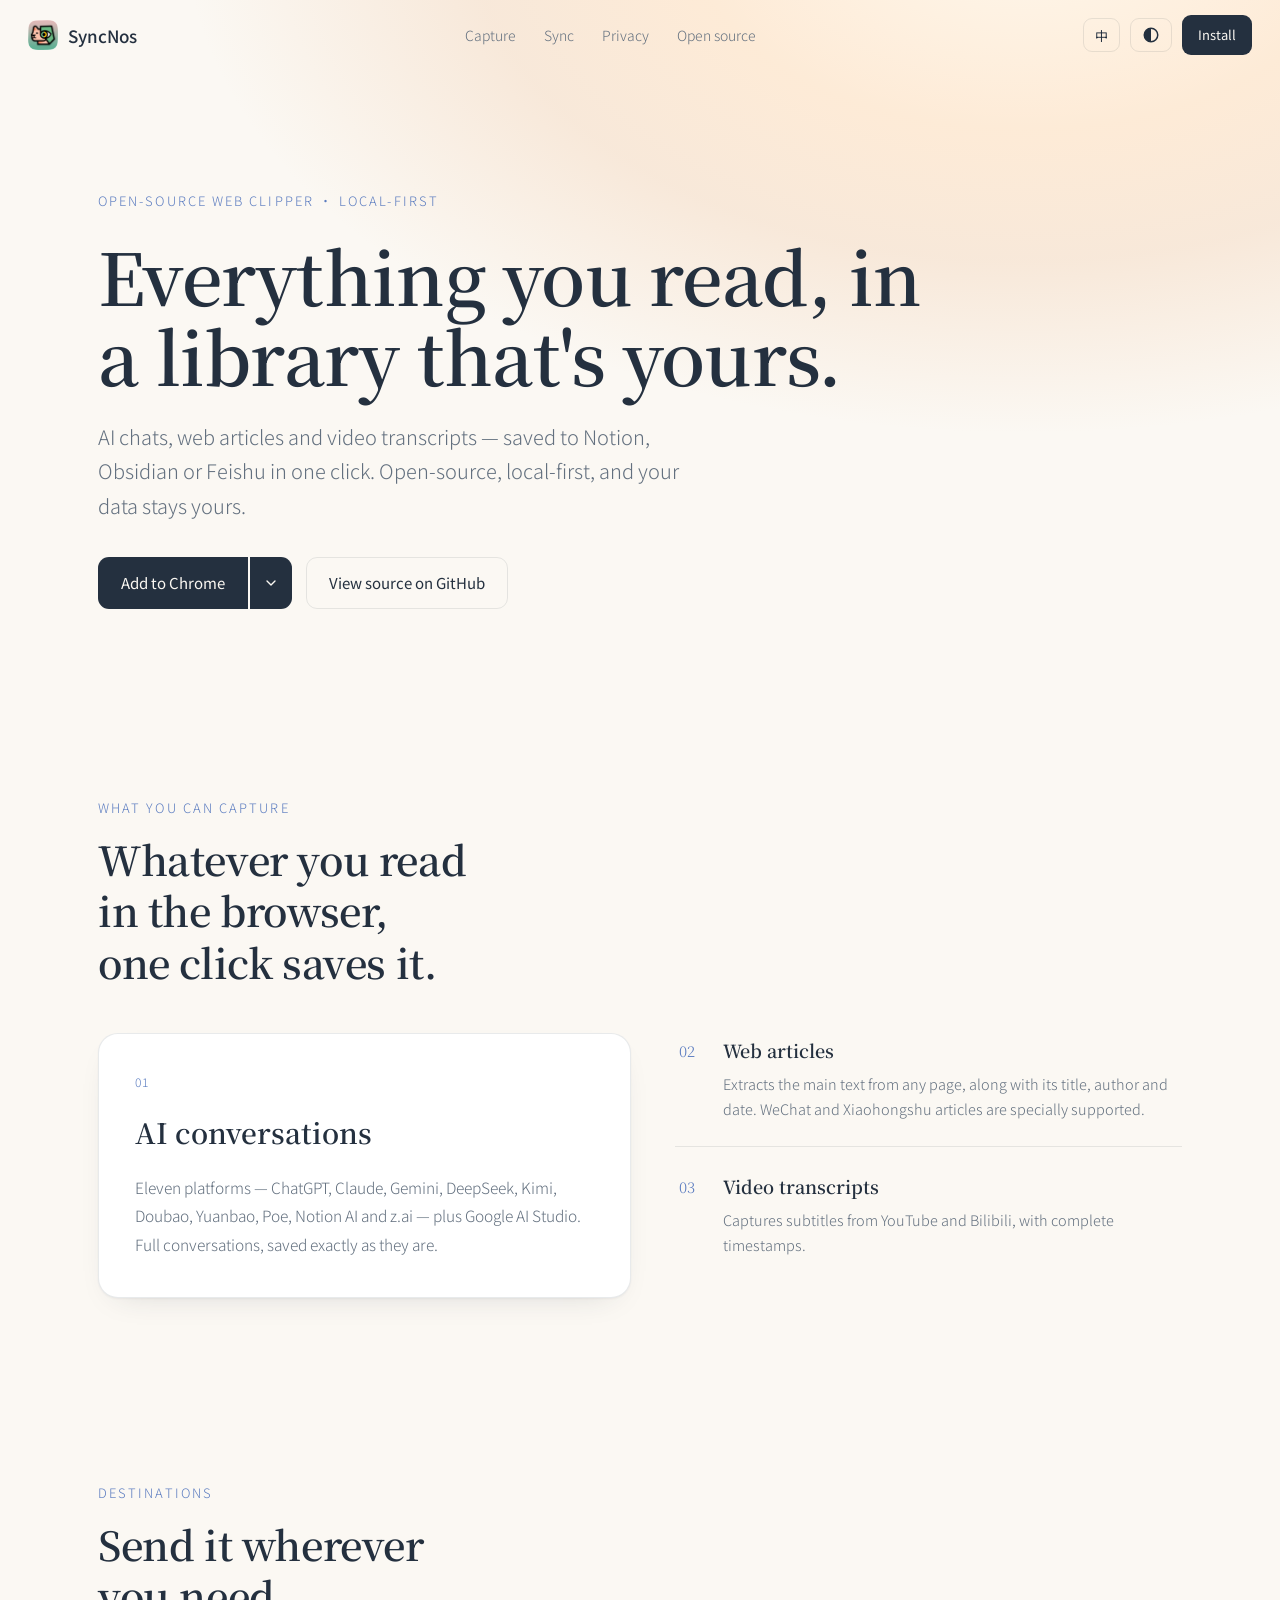
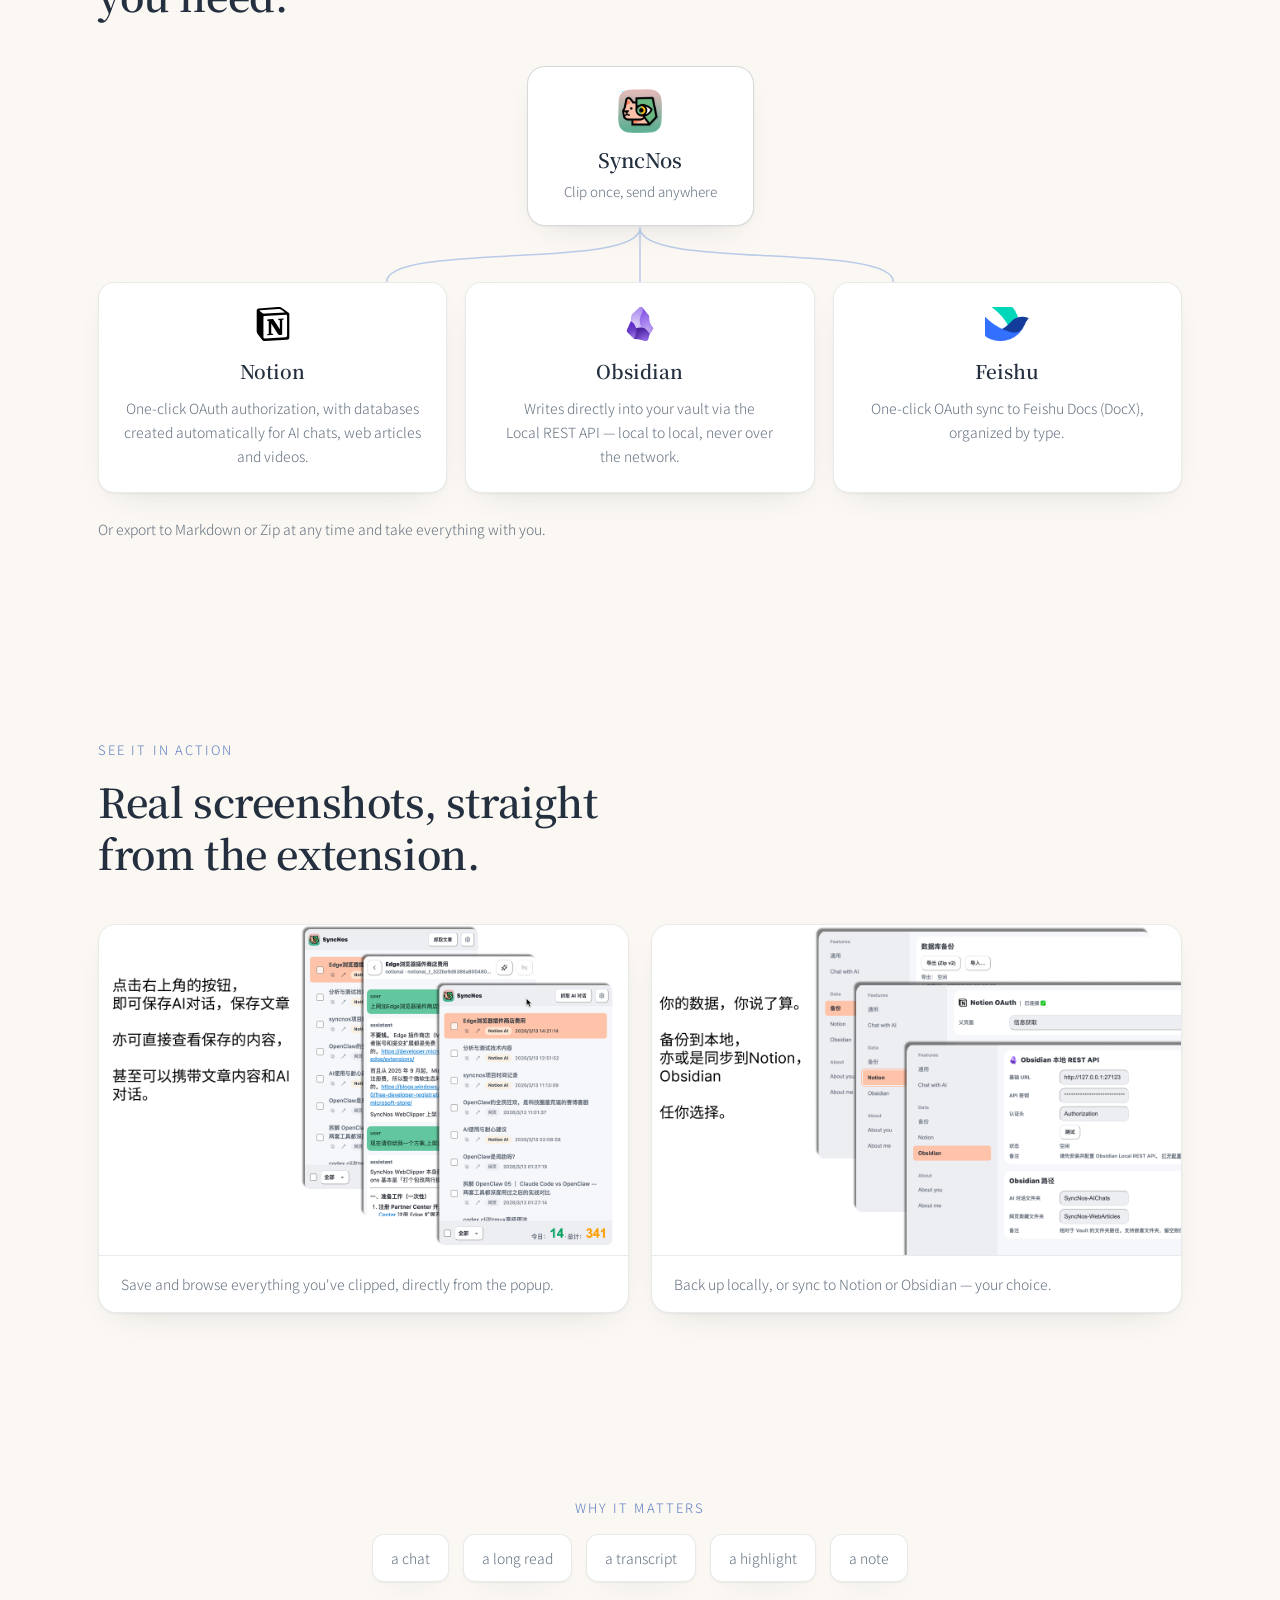
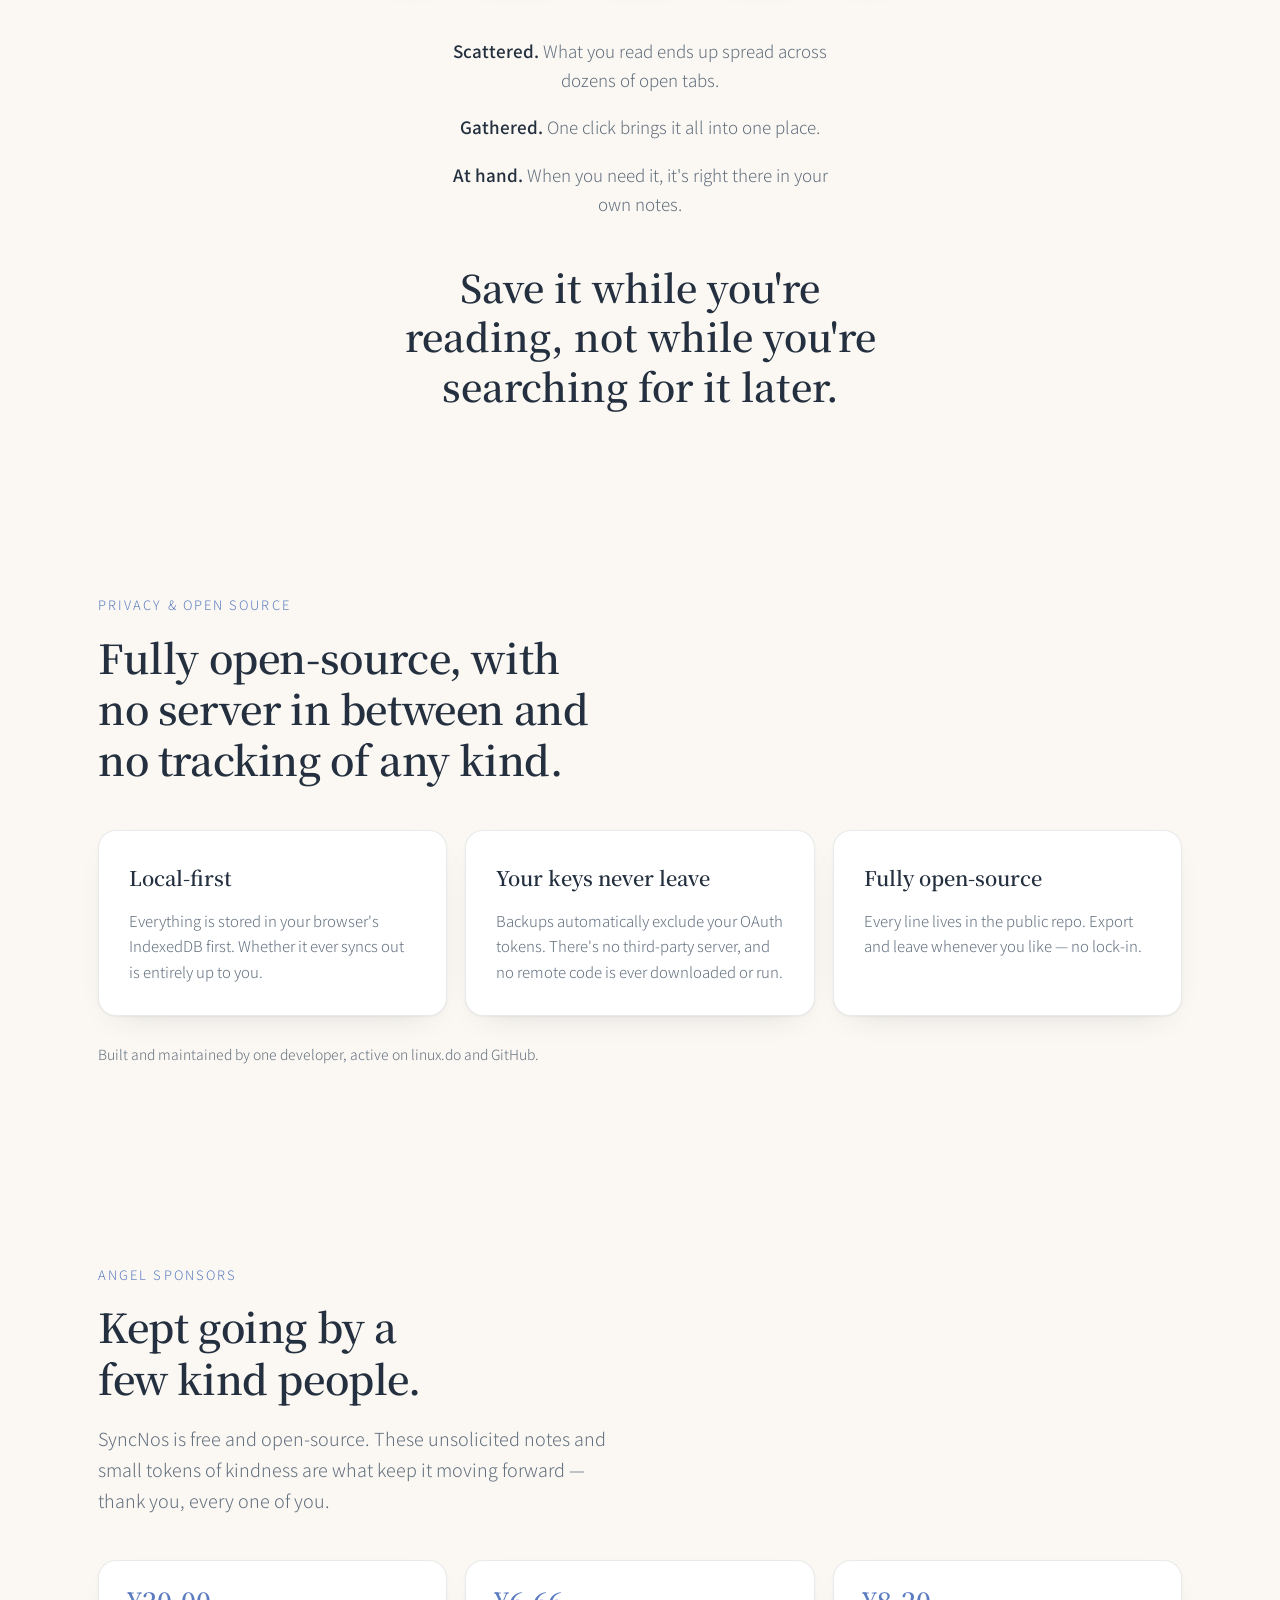
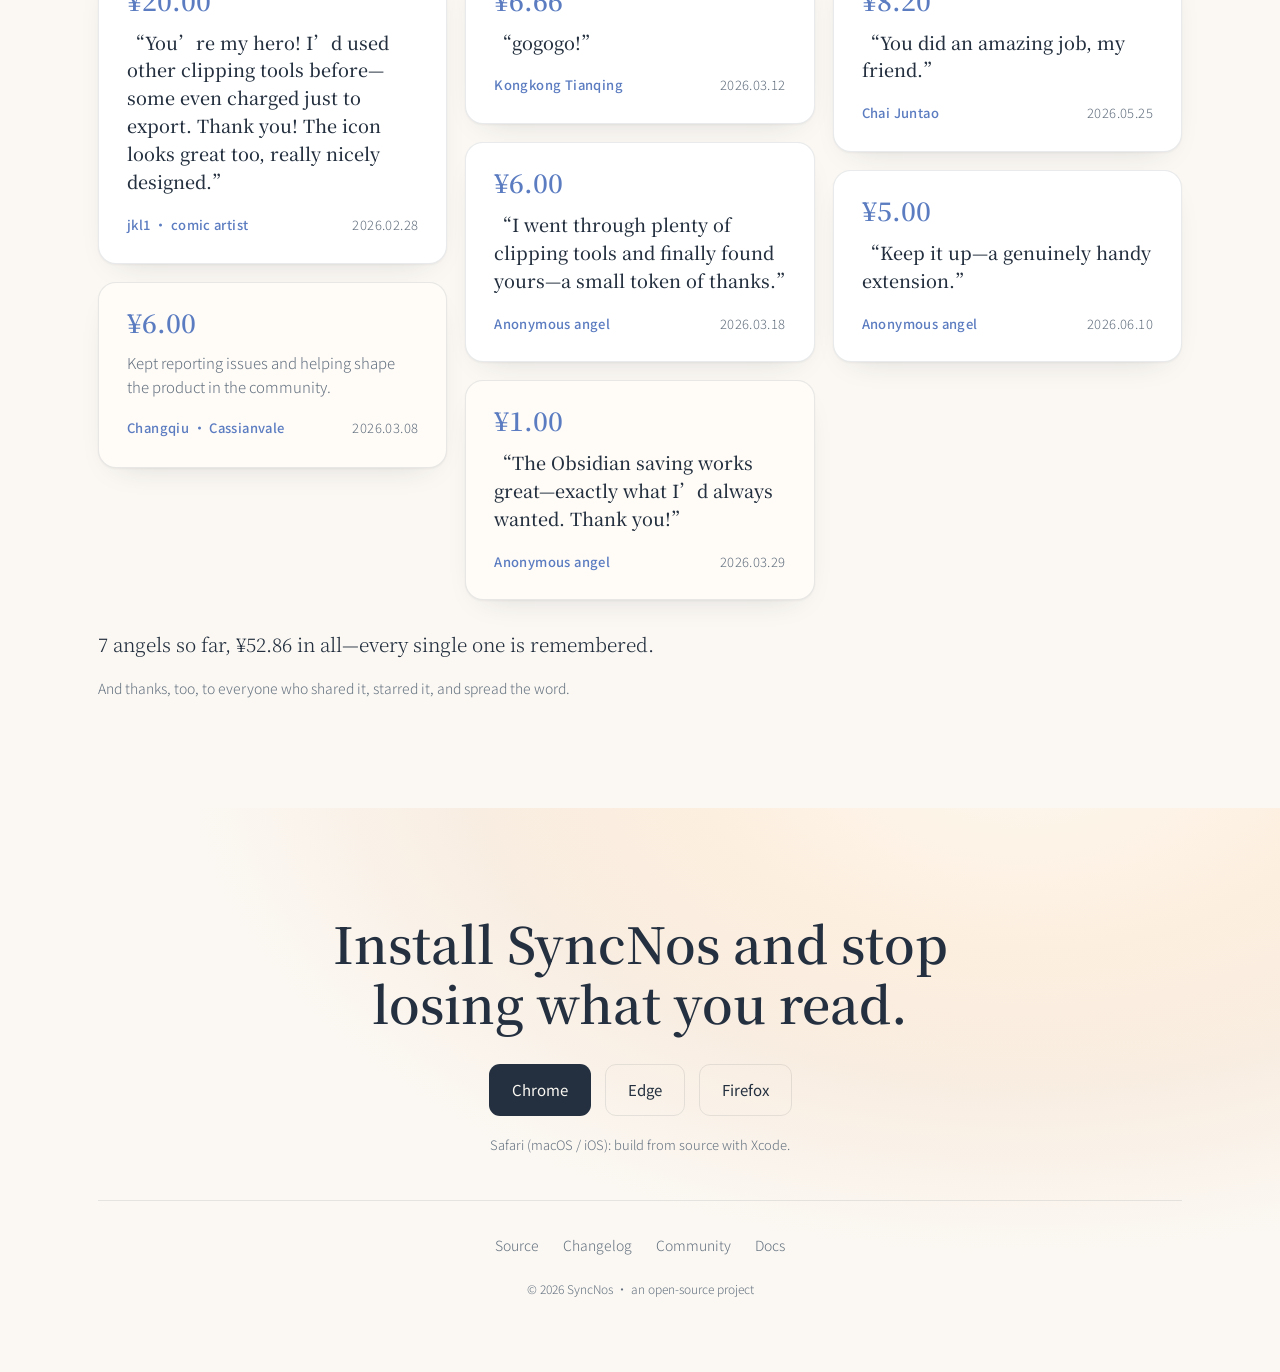
==== commit cd5aa161: "style: 移除信任标识相关的样式和HTML元素" ====
--- a/index.html
+++ b/index.html
@@ -193,11 +193,6 @@
                             >在 GitHub 查看源码</a
                         >
                     </div>
-                    <div class="trust reveal" data-d="3">
-                        <span><i class="dot"></i>Chrome</span
-                        ><span><i class="dot"></i>Edge</span
-                        ><span><i class="dot"></i>Firefox</span>
-                    </div>
                 </div>
             </section>
         </div>
--- a/styles.css
+++ b/styles.css
@@ -290,32 +290,6 @@
     flex-wrap: wrap;
     align-items: center;
 }
-.trust {
-    display: flex;
-    gap: 20px;
-    flex-wrap: wrap;
-    margin-top: 36px;
-    color: var(--muted);
-    font-size: 13px;
-    align-items: center;
-}
-.trust span {
-    display: inline-flex;
-    align-items: center;
-    gap: 8px;
-}
-.trust b {
-    color: var(--ink);
-    font-weight: 400;
-}
-.dot {
-    width: 5px;
-    height: 5px;
-    border-radius: 50%;
-    background: var(--sky-2);
-    display: inline-block;
-}
-
 section {
     padding: 92px 0;
 }
